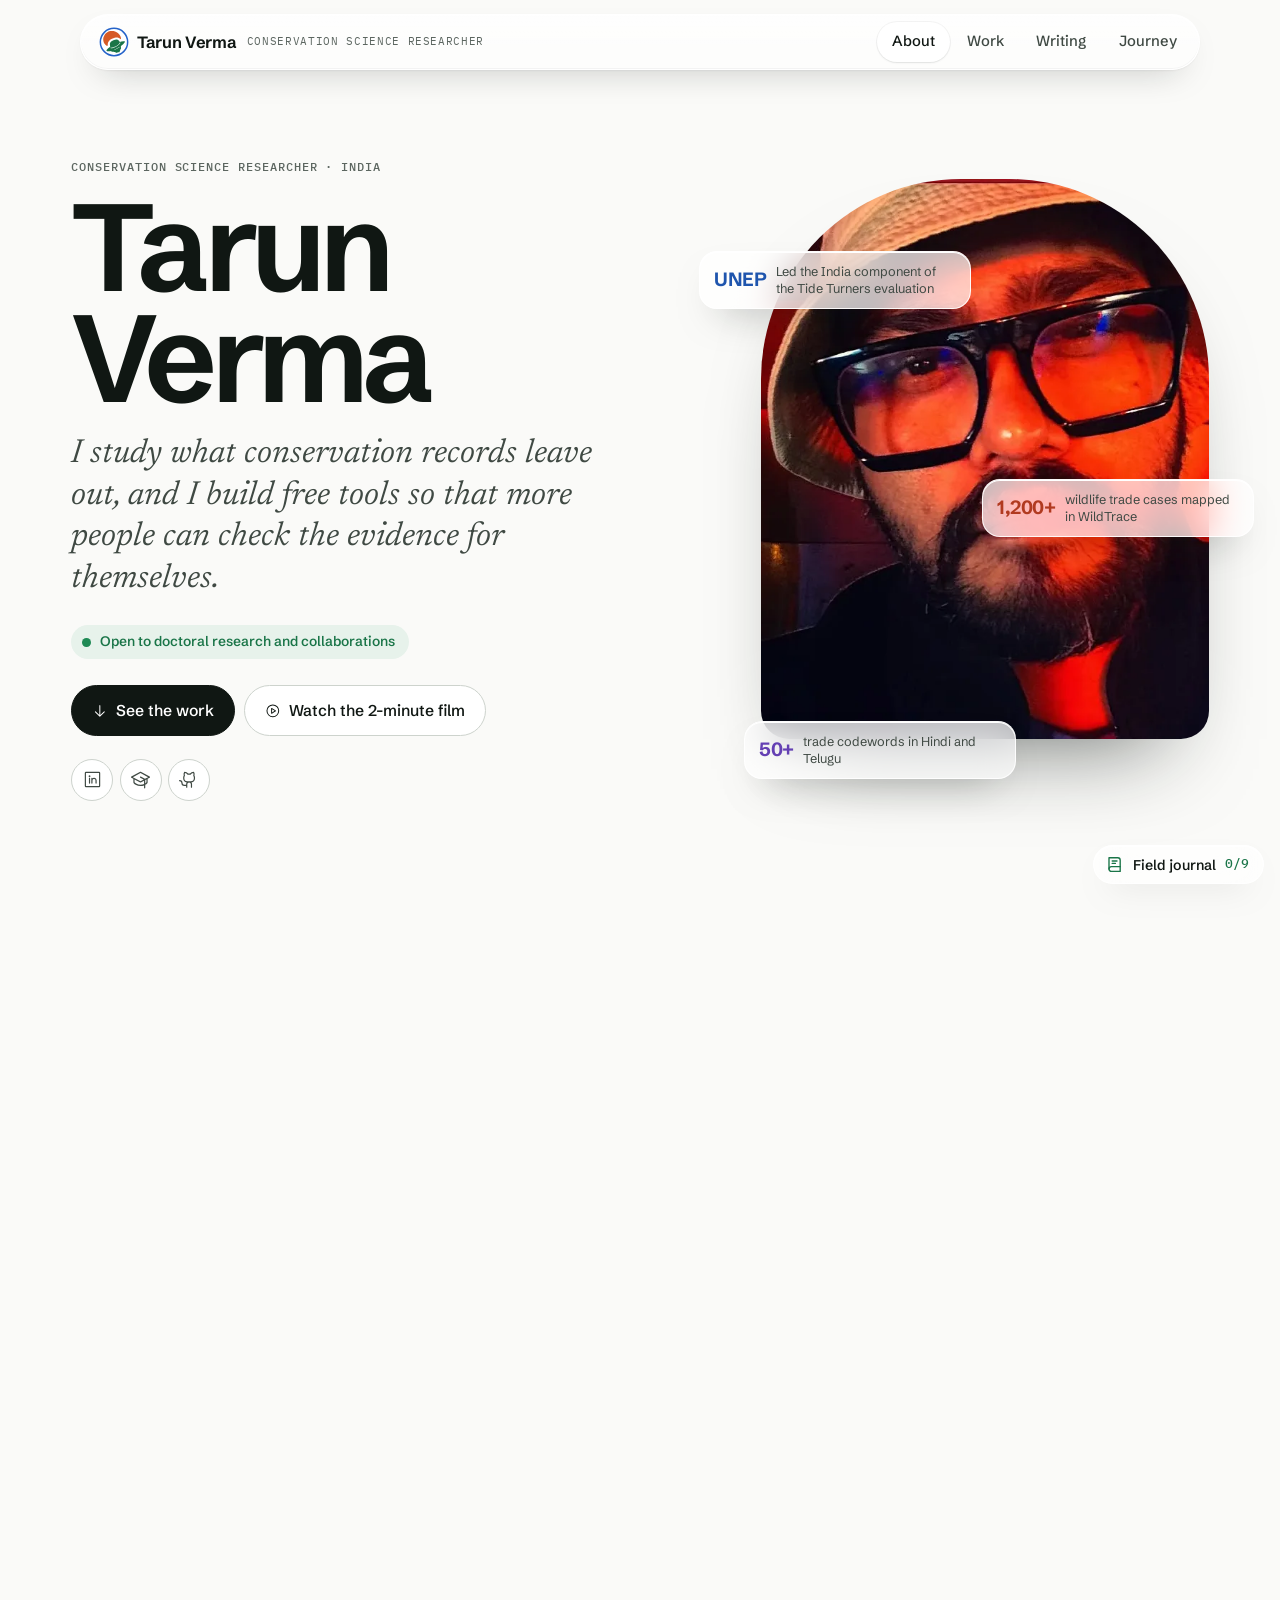
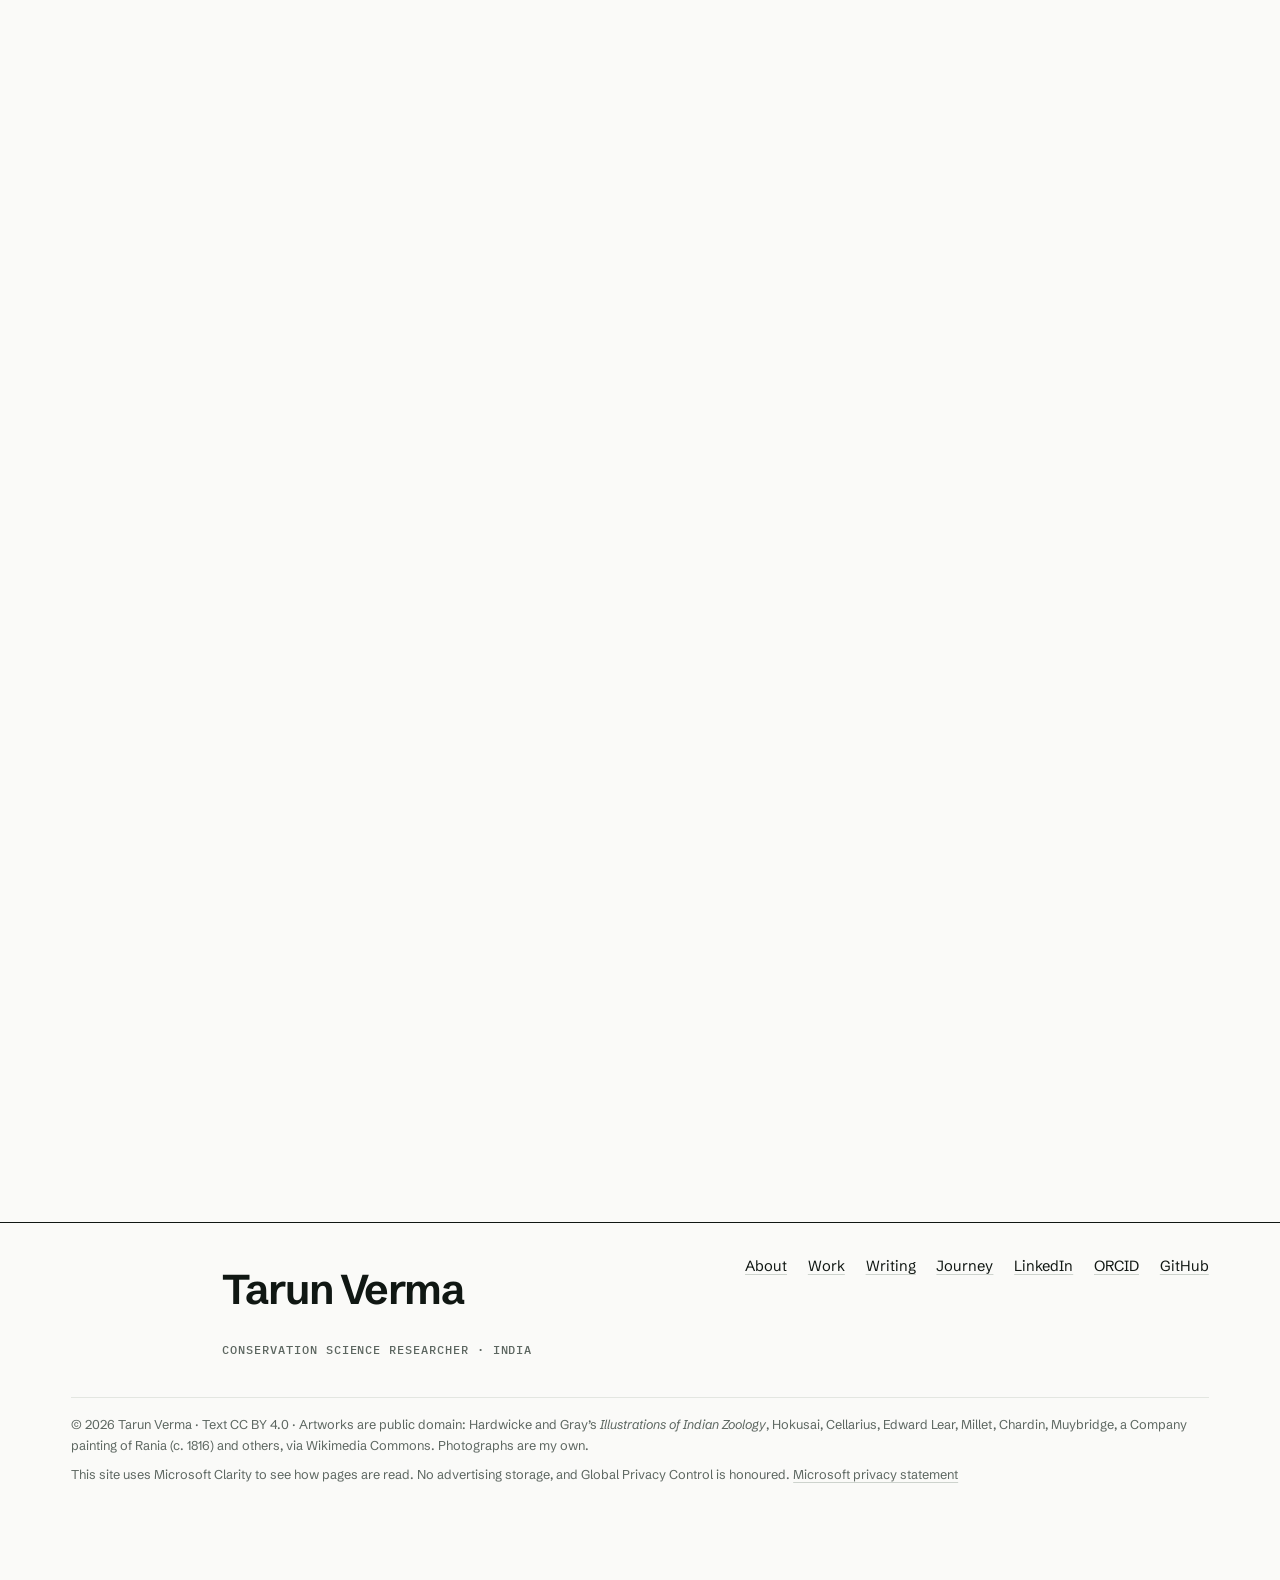
==== index.html @ 10b0000b "Correct the Species on Screen card: 1,056 videos and 573 comments, not 1,633 videos Co-Authored-By: " ====
<!doctype html>
<html lang="en-GB" class="no-js">
<head>
<meta charset="utf-8">
<meta name="viewport" content="width=device-width, initial-scale=1">
<meta http-equiv="Content-Security-Policy" content="default-src 'self'; script-src 'self' https://www.clarity.ms https://*.clarity.ms https://c.bing.com; connect-src 'self' https://*.clarity.ms https://c.bing.com; img-src 'self' data: https://*.clarity.ms https://c.bing.com; style-src 'self'; font-src 'self'; media-src 'self'; object-src 'none'; base-uri 'self'; form-action 'none'; upgrade-insecure-requests">
<meta name="referrer" content="strict-origin-when-cross-origin">
<title>Tarun Verma · Conservation Science Researcher, India</title>
<meta name="description" content="Tarun Verma is a conservation science researcher from India working on illegal wildlife trade, behaviour change and impact evaluation. He led the India evaluation of UNEP’s Tide Turners and builds free tools like WildTrace and Sift QDA.">
<link rel="canonical" href="https://tarunverma.com/">
<meta name="author" content="Tarun Verma">
<meta name="robots" content="index, follow, max-image-preview:large, max-snippet:-1">
<meta name="theme-color" content="#FAFAF8">
<meta property="og:type" content="profile">
<meta property="og:site_name" content="Tarun Verma">
<meta property="og:title" content="Tarun Verma · Conservation Science Researcher">
<meta property="og:description" content="I study what conservation records leave out, and I build free tools so that more people can check the evidence for themselves.">
<meta property="og:url" content="https://tarunverma.com/">
<meta property="og:image" content="https://tarunverma.com/assets/img/og-tarun-verma.png">
<meta property="og:image:width" content="1200">
<meta property="og:image:height" content="630">
<meta property="og:image:alt" content="Tarun Verma, Conservation Science Researcher, India">
<meta property="og:locale" content="en_GB">
<meta name="twitter:card" content="summary_large_image">
<link rel="icon" href="/favicon.svg" type="image/svg+xml">
<link rel="icon" href="/favicon-32.png" sizes="32x32" type="image/png">
<link rel="apple-touch-icon" href="/apple-touch-icon.png">
<link rel="manifest" href="/site.webmanifest">
<link rel="me" href="https://www.linkedin.com/in/tarunverma1/">
<link rel="me" href="https://orcid.org/0009-0009-4130-2455">
<link rel="me" href="https://github.com/tarunv13">
<link rel="preload" href="/assets/fonts/schibsted-grotesk-latin-wght-normal.woff2" as="font" type="font/woff2" crossorigin>
<link rel="stylesheet" href="/assets/css/site.css">
<script type="module" src="/assets/js/site.js"></script>
<script type="application/ld+json">
{
 "@context": "https://schema.org",
 "@graph": [
  {
   "@type": "WebSite",
   "@id": "https://tarunverma.com/#website",
   "url": "https://tarunverma.com/",
   "name": "Tarun Verma",
   "alternateName": "tarunverma.com",
   "inLanguage": "en-GB",
   "publisher": {
    "@id": "https://tarunverma.com/#person"
   }
  },
  {
   "@type": "ProfilePage",
   "@id": "https://tarunverma.com/#profile",
   "url": "https://tarunverma.com/",
   "name": "Tarun Verma, Conservation Science Researcher",
   "isPartOf": {
    "@id": "https://tarunverma.com/#website"
   },
   "mainEntity": {
    "@id": "https://tarunverma.com/#person"
   },
   "dateModified": "2026-09-28"
  },
  {
   "@type": "Person",
   "@id": "https://tarunverma.com/#person",
   "name": "Tarun Verma",
   "alternateName": [
    "Tarun Kumar Verma",
    "Tarun K. Verma"
   ],
   "givenName": "Tarun",
   "additionalName": "Kumar",
   "familyName": "Verma",
   "url": "https://tarunverma.com/",
   "image": "https://tarunverma.com/assets/img/og-tarun-verma.png",
   "jobTitle": "Conservation Science Researcher",
   "description": "Tarun Verma is a conservation science researcher from India. He studies what conservation records leave out: wildlife trade that English-only monitoring misses, whether behaviour-change programmes change what people do, and who never reached the record at all. He led the India evaluation of UNEP's Tide Turners Plastic Challenge with the University of Oxford and ATREE, and builds open tools such as WildTrace and Sift QDA.",
   "disambiguatingDescription": "Indian conservation science researcher (ORCID 0009-0009-4130-2455); creator of WildTrace and Sift QDA.",
   "slogan": "I study what conservation records leave out, and I build free tools so that more people can check the evidence for themselves.",
   "hasOccupation": {
    "@type": "Occupation",
    "name": "Conservation Science Researcher",
    "occupationLocation": {
     "@type": "Country",
     "name": "India"
    },
    "skills": "Impact evaluation, randomised trials, qualitative analysis, QGIS, Python, text classification, wildlife trade monitoring"
   },
   "seeks": {
    "@type": "Demand",
    "name": "Doctoral research positions and collaborations in conservation behaviour, engaging media and digital evidence"
   },
   "homeLocation": {
    "@type": "Country",
    "name": "India"
   },
   "nationality": {
    "@type": "Country",
    "name": "India"
   },
   "knowsLanguage": [
    "en",
    "hi"
   ],
   "knowsAbout": [
    "Conservation science",
    "Illegal wildlife trade",
    "Conservation culturomics",
    "Behaviour change",
    "Impact evaluation",
    "Randomised controlled trials",
    "Gamification",
    "Games for nature",
    "Digital conservation",
    "Qualitative data analysis",
    "GIS",
    "QGIS",
    "Text classification",
    "Python",
    "Protected areas in India",
    "Ranthambhore Tiger Reserve",
    "Traditional ecological knowledge",
    "Wildlife crime",
    "Online wildlife trade monitoring",
    "Social marketing",
    "Environmental education evaluation",
    "Plastic pollution",
    "Open-source research software"
   ],
   "identifier": {
    "@type": "PropertyValue",
    "propertyID": "ORCID",
    "value": "0009-0009-4130-2455"
   },
   "sameAs": [
    "https://www.linkedin.com/in/tarunverma1/",
    "https://orcid.org/0009-0009-4130-2455",
    "https://github.com/tarunv13"
   ],
   "mainEntityOfPage": "https://tarunverma.com/",
   "subjectOf": {
    "@type": "ScholarlyArticle",
    "name": "From knowledge to behaviour change: a mixed-methods evaluation of the Tide Turners Plastic Challenge in India",
    "url": "https://doi.org/10.31235/osf.io/48gbd_v1"
   }
  },
  {
   "@type": "FAQPage",
   "@id": "https://tarunverma.com/#faq",
   "mainEntity": [
    {
     "@type": "Question",
     "name": "Who is Tarun Verma?",
     "acceptedAnswer": {
      "@type": "Answer",
      "text": "Tarun Verma (Tarun Kumar Verma) is a conservation science researcher from India, raised in Udaipur, Rajasthan. He works on illegal wildlife trade, conservation behaviour change and impact evaluation, and builds open-source research tools such as WildTrace and Sift QDA. Before moving into science, he worked with Raghu Rai's photography magazine from 2015 to 2018."
     }
    },
    {
     "@type": "Question",
     "name": "What has Tarun Verma worked on?",
     "acceptedAnswer": {
      "@type": "Answer",
      "text": "He led the India component of the impact evaluation of UNEP's Tide Turners Plastic Challenge at ATREE, with the University of Oxford. At WCS-India he monitored online wildlife trade and built a lexicon of more than 50 trade codewords in Hindi and Telugu. At C-TARA, IIT Bombay, he coded three decades of Kalpavriksh's Protected Area Update into a public, mapped database."
     }
    },
    {
     "@type": "Question",
     "name": "Which methods and tools does Tarun Verma use?",
     "acceptedAnswer": {
      "@type": "Answer",
      "text": "Randomised trials and pre-post surveys, interviews through translators, thematic analysis, QGIS, Python, text classification and open data pipelines. When a tool is expensive or missing, he builds a free one."
     }
    },
    {
     "@type": "Question",
     "name": "Is Tarun Verma open to PhD positions or collaboration?",
     "acceptedAnswer": {
      "@type": "Answer",
      "text": "Yes. He is looking for doctoral research in engaging media, conservation behaviour and digital evidence, and is glad to hear about collaborations. He can be reached on LinkedIn at linkedin.com/in/tarunverma1."
     }
    }
   ]
  }
 ]
}
</script>
</head>
<body data-clarity="ymzozcxazx" data-page="home">
<a class="skip" href="#main">Skip to content</a>
<header class="site-nav">
  <nav class="nav-pill" aria-label="Main">
    <a class="wordmark" href="/" aria-label="Tarun Verma, home"><img class="brand-mark" src="/assets/img/brand/tarun-verma-mark.svg" width="30" height="30" alt=""><b>Tarun Verma</b><span>Conservation Science Researcher</span></a>
    <div class="nav-links"><a href="/" aria-current="page">About</a><a href="/work/">Work</a><a href="/writing/">Writing</a><a href="/journey/">Journey</a></div>
  </nav>
</header>
<main id="main">
<div class="wrap">
  <section class="hero2" aria-labelledby="title">
    <div class="hero2-copy">
      <p class="label">Conservation Science Researcher · India</p>
      <h1 class="name-display" id="title">Tarun Verma</h1>
      <p class="promise">I study what conservation records leave out, and I build free tools so that more people can check the evidence for themselves.</p>
      <p class="avail"><i aria-hidden="true"></i>Open to doctoral research and collaborations</p>
      <div class="hero2-cta">
        <a class="btn primary big" href="#work"><svg class="ico" aria-hidden="true" focusable="false" xmlns="http://www.w3.org/2000/svg" viewBox="0 0 256 256" fill="currentColor"><path d="M205.66,149.66l-72,72a8,8,0,0,1-11.32,0l-72-72a8,8,0,0,1,11.32-11.32L120,196.69V40a8,8,0,0,1,16,0V196.69l58.34-58.35a8,8,0,0,1,11.32,11.32Z"/></svg>
See the work</a>
        <a class="btn big" href="/work/#film"><svg class="ico" aria-hidden="true" focusable="false" xmlns="http://www.w3.org/2000/svg" viewBox="0 0 256 256" fill="currentColor"><path d="M128,24A104,104,0,1,0,232,128,104.11,104.11,0,0,0,128,24Zm0,192a88,88,0,1,1,88-88A88.1,88.1,0,0,1,128,216Zm48.24-94.78-64-40A8,8,0,0,0,100,88v80a8,8,0,0,0,12.24,6.78l64-40a8,8,0,0,0,0-13.56ZM116,153.57V102.43L156.91,128Z"/></svg>Watch the 2-minute film</a>
      </div>
      <ul class="elsewhere" aria-label="Find Tarun Verma elsewhere">
        <li><a href="https://www.linkedin.com/in/tarunverma1/" rel="me noopener" aria-label="LinkedIn"><svg class="ico" aria-hidden="true" focusable="false" xmlns="http://www.w3.org/2000/svg" viewBox="0 0 256 256" fill="currentColor"><path d="M216,24H40A16,16,0,0,0,24,40V216a16,16,0,0,0,16,16H216a16,16,0,0,0,16-16V40A16,16,0,0,0,216,24Zm0,192H40V40H216V216ZM96,112v64a8,8,0,0,1-16,0V112a8,8,0,0,1,16,0Zm88,28v36a8,8,0,0,1-16,0V140a20,20,0,0,0-40,0v36a8,8,0,0,1-16,0V112a8,8,0,0,1,15.79-1.78A36,36,0,0,1,184,140ZM100,84A12,12,0,1,1,88,72,12,12,0,0,1,100,84Z"/></svg></a></li>
        <li><a href="https://orcid.org/0009-0009-4130-2455" rel="me noopener" aria-label="ORCID"><svg class="ico" aria-hidden="true" focusable="false" xmlns="http://www.w3.org/2000/svg" viewBox="0 0 256 256" fill="currentColor"><path d="M251.76,88.94l-120-64a8,8,0,0,0-7.52,0l-120,64a8,8,0,0,0,0,14.12L32,117.87v48.42a15.91,15.91,0,0,0,4.06,10.65C49.16,191.53,78.51,216,128,216a130,130,0,0,0,48-8.76V240a8,8,0,0,0,16,0V199.51a115.63,115.63,0,0,0,27.94-22.57A15.91,15.91,0,0,0,224,166.29V117.87l27.76-14.81a8,8,0,0,0,0-14.12ZM128,200c-43.27,0-68.72-21.14-80-33.71V126.4l76.24,40.66a8,8,0,0,0,7.52,0L176,143.47v46.34C163.4,195.69,147.52,200,128,200Zm80-33.75a97.83,97.83,0,0,1-16,14.25V134.93l16-8.53ZM188,118.94l-.22-.13-56-29.87a8,8,0,0,0-7.52,14.12L171,128l-43,22.93L25,96,128,41.07,231,96Z"/></svg></a></li>
        <li><a href="https://github.com/tarunv13" rel="me noopener" aria-label="GitHub"><svg class="ico" aria-hidden="true" focusable="false" xmlns="http://www.w3.org/2000/svg" viewBox="0 0 256 256" fill="currentColor"><path d="M208.31,75.68A59.78,59.78,0,0,0,202.93,28,8,8,0,0,0,196,24a59.75,59.75,0,0,0-48,24H124A59.75,59.75,0,0,0,76,24a8,8,0,0,0-6.93,4,59.78,59.78,0,0,0-5.38,47.68A58.14,58.14,0,0,0,56,104v8a56.06,56.06,0,0,0,48.44,55.47A39.8,39.8,0,0,0,96,192v8H72a24,24,0,0,1-24-24A40,40,0,0,0,8,136a8,8,0,0,0,0,16,24,24,0,0,1,24,24,40,40,0,0,0,40,40H96v16a8,8,0,0,0,16,0V192a24,24,0,0,1,48,0v40a8,8,0,0,0,16,0V192a39.8,39.8,0,0,0-8.44-24.53A56.06,56.06,0,0,0,216,112v-8A58.14,58.14,0,0,0,208.31,75.68ZM200,112a40,40,0,0,1-40,40H112a40,40,0,0,1-40-40v-8a41.74,41.74,0,0,1,6.9-22.48A8,8,0,0,0,80,73.83a43.81,43.81,0,0,1,.79-33.58,43.88,43.88,0,0,1,32.32,20.06A8,8,0,0,0,119.82,64h32.35a8,8,0,0,0,6.74-3.69,43.87,43.87,0,0,1,32.32-20.06A43.81,43.81,0,0,1,192,73.83a8.09,8.09,0,0,0,1,7.65A41.72,41.72,0,0,1,200,104Z"/></svg></a></li>
      </ul>
    </div>
    <figure class="hero2-visual">
      <div class="hero2-photo"><img src="/assets/img/photos/tarun-verma-conservation-science-researcher-self-portrait-2022.webp" width="780" height="780" alt="Tarun Verma, conservation science researcher, in a bucket hat and glasses" fetchpriority="high"></div>
      <ul class="chips" aria-label="At a glance">
        <li class="chip c-tide"><b>UNEP</b><span>Led the India component of the Tide Turners evaluation</span></li>
        <li class="chip c-wild"><b>1,200+</b><span>wildlife trade cases mapped in WildTrace</span></li>
        <li class="chip c-sift"><b>50+</b><span>trade codewords in Hindi and Telugu</span></li>
      </ul>
    </figure>
  </section>

  <section class="origin reveal" aria-labelledby="origin-h">
    <p class="label">Where it started · Ranthambhore Tiger Reserve</p>
    <h2 class="visually-hidden" id="origin-h">Where the question started</h2>
    <div class="origin-grid">
      <div class="drop" aria-hidden="true">
        <div class="o-bar" data-v="225"><span>2019</span><b>225</b></div>
        <div class="o-bar low" data-v="98"><span>2020</span><b>98</b></div>
      </div>
      <div>
        <p class="origin-big">Recorded offences fell from <b>225</b> to <b>98</b> in a year.</p>
        <p class="origin-turn">My analysis was not that offending had stopped, but that <em>cases were no longer being registered</em> once COVID-19 arrived <span class="spot-slot" data-species="owl"></span>.</p>
        <p class="muted">I had no second record to check it against, and that gap has shaped my work since. I now read every dataset for who made it, in which language, and who had no way to reach it.</p>
      </div>
    </div>
  </section>

  <section class="section reveal" aria-labelledby="foci">
    <div class="sec-head"><p class="label">01 · Research</p><div><h2 class="h2" id="foci">Four blind spots I work on</h2></div></div>
    <ol class="spots4">
      <li class="c-pau"><span class="s4-ico"><svg class="ico" aria-hidden="true" focusable="false" xmlns="http://www.w3.org/2000/svg" viewBox="0 0 256 256" fill="currentColor"><path d="M128,24C74.17,24,32,48.6,32,80v96c0,31.4,42.17,56,96,56s96-24.6,96-56V80C224,48.6,181.83,24,128,24Zm80,104c0,9.62-7.88,19.43-21.61,26.92C170.93,163.35,150.19,168,128,168s-42.93-4.65-58.39-13.08C55.88,147.43,48,137.62,48,128V111.36c17.06,15,46.23,24.64,80,24.64s62.94-9.68,80-24.64ZM69.61,53.08C85.07,44.65,105.81,40,128,40s42.93,4.65,58.39,13.08C200.12,60.57,208,70.38,208,80s-7.88,19.43-21.61,26.92C170.93,115.35,150.19,120,128,120s-42.93-4.65-58.39-13.08C55.88,99.43,48,89.62,48,80S55.88,60.57,69.61,53.08ZM186.39,202.92C170.93,211.35,150.19,216,128,216s-42.93-4.65-58.39-13.08C55.88,195.43,48,185.62,48,176V159.36c17.06,15,46.23,24.64,80,24.64s62.94-9.68,80-24.64V176C208,185.62,200.12,195.43,186.39,202.92Z"/></svg></span><h3>Who kept the record?</h3><p>A fall in reported crime can mean that fewer cases were recorded, so I read the record and the recorder together.</p></li>
      <li class="c-wild"><span class="s4-ico"><svg class="ico" aria-hidden="true" focusable="false" xmlns="http://www.w3.org/2000/svg" viewBox="0 0 256 256" fill="currentColor"><path d="M247.15,212.42l-56-112a8,8,0,0,0-14.31,0l-21.71,43.43A88,88,0,0,1,108,126.93,103.65,103.65,0,0,0,135.69,64H160a8,8,0,0,0,0-16H104V32a8,8,0,0,0-16,0V48H32a8,8,0,0,0,0,16h87.63A87.76,87.76,0,0,1,96,116.35a87.74,87.74,0,0,1-19-31,8,8,0,1,0-15.08,5.34A103.63,103.63,0,0,0,84,127a87.55,87.55,0,0,1-52,17,8,8,0,0,0,0,16,103.46,103.46,0,0,0,64-22.08,104.18,104.18,0,0,0,51.44,21.31l-26.6,53.19a8,8,0,0,0,14.31,7.16L148.94,192h70.11l13.79,27.58A8,8,0,0,0,240,224a8,8,0,0,0,7.15-11.58ZM156.94,176,184,121.89,211.05,176Z"/></svg></span><h3>Which language was it in?</h3><p>At WCS-India, a species that appeared absent in English was openly advertised in Hindi <span class="spot-slot" data-species="pangolin"></span>.</p></li>
      <li class="c-tide"><span class="s4-ico"><svg class="ico" aria-hidden="true" focusable="false" xmlns="http://www.w3.org/2000/svg" viewBox="0 0 256 256" fill="currentColor"><path d="M244.8,150.4a8,8,0,0,1-11.2-1.6A51.6,51.6,0,0,0,192,128a8,8,0,0,1-7.37-4.89,8,8,0,0,1,0-6.22A8,8,0,0,1,192,112a24,24,0,1,0-23.24-30,8,8,0,1,1-15.5-4A40,40,0,1,1,219,117.51a67.94,67.94,0,0,1,27.43,21.68A8,8,0,0,1,244.8,150.4ZM190.92,212a8,8,0,1,1-13.84,8,57,57,0,0,0-98.16,0,8,8,0,1,1-13.84-8,72.06,72.06,0,0,1,33.74-29.92,48,48,0,1,1,58.36,0A72.06,72.06,0,0,1,190.92,212ZM128,176a32,32,0,1,0-32-32A32,32,0,0,0,128,176ZM72,120a8,8,0,0,0-8-8A24,24,0,1,1,87.24,82a8,8,0,1,0,15.5-4A40,40,0,1,0,37,117.51,67.94,67.94,0,0,0,9.6,139.19a8,8,0,1,0,12.8,9.61A51.6,51.6,0,0,1,64,128,8,8,0,0,0,72,120Z"/></svg></span><h3>Did people actually change?</h3><p>I use trials and interviews to check whether a programme changed what people do, and not only what they say.</p></li>
      <li class="c-media"><span class="s4-ico"><svg class="ico" aria-hidden="true" focusable="false" xmlns="http://www.w3.org/2000/svg" viewBox="0 0 256 256" fill="currentColor"><path d="M176,112H152a8,8,0,0,1,0-16h24a8,8,0,0,1,0,16ZM104,96H96V88a8,8,0,0,0-16,0v8H72a8,8,0,0,0,0,16h8v8a8,8,0,0,0,16,0v-8h8a8,8,0,0,0,0-16ZM241.48,200.65a36,36,0,0,1-54.94,4.81c-.12-.12-.24-.24-.35-.37L146.48,160h-37L69.81,205.09l-.35.37A36.08,36.08,0,0,1,44,216,36,36,0,0,1,8.56,173.75a.68.68,0,0,1,0-.14L24.93,89.52A59.88,59.88,0,0,1,83.89,40H172a60.08,60.08,0,0,1,59,49.25c0,.06,0,.12,0,.18l16.37,84.17a.68.68,0,0,1,0,.14A35.74,35.74,0,0,1,241.48,200.65ZM172,144a44,44,0,0,0,0-88H83.89A43.9,43.9,0,0,0,40.68,92.37l0,.13L24.3,176.59A20,20,0,0,0,58,194.3l41.92-47.59a8,8,0,0,1,6-2.71Zm59.7,32.59-8.74-45A60,60,0,0,1,172,160h-4.2L198,194.31a20.09,20.09,0,0,0,17.46,5.39,20,20,0,0,0,16.23-23.11Z"/></svg></span><h3>Who got to play?</h3><p>Badges, points and nature films ask people to care. I study what they change, and who gets left out.</p></li>
    </ol>
  </section>

  <section class="section reveal" id="work" aria-labelledby="built">
    <div class="sec-head rail-head"><p class="label">02 · Selected work</p><div><h2 class="h2" id="built">Selected projects</h2><p>Six projects, from a UNEP evaluation to free research software. Swipe or use the arrows to move through them, and each card opens the full account on the <a href="/work/">Work page</a>.</p></div></div>
    <div class="rail" data-rail aria-roledescription="carousel" aria-label="Selected projects by Tarun Verma">
      <div class="rail-track" tabindex="0">
        <article class="card c-tide" aria-roledescription="slide" aria-label="1 of 6">
          <a class="card-link" href="/work/#tide-turners">
            <div class="card-img"><img src="/assets/img/photos/tide-turners-fieldwork-school-india.webp" width="1280" height="960" loading="lazy" alt="Students in school uniform sitting in a circle during fieldwork for the Tide Turners evaluation"><img class="card-emb" src="/assets/img/art/emblem-tide-turners.webp" width="720" height="720" loading="lazy" alt=""></div>
            <div class="card-body">
              <p class="card-kind">Impact evaluation · 2024–25</p>
              <h3>UNEP Tide Turners</h3>
              <p>Can a plastic challenge that plays like a game change what students do?</p>
              <p class="card-stat"><b>55%</b> ahead of non-participants on household recycling</p>
              <span class="card-go">Read the evaluation <svg class="ico" aria-hidden="true" focusable="false" xmlns="http://www.w3.org/2000/svg" viewBox="0 0 256 256" fill="currentColor"><path d="M221.66,133.66l-72,72a8,8,0,0,1-11.32-11.32L196.69,136H40a8,8,0,0,1,0-16H196.69L138.34,61.66a8,8,0,0,1,11.32-11.32l72,72A8,8,0,0,1,221.66,133.66Z"/></svg>
</span>
            </div>
          </a>
        </article>
        <article class="card c-wild" aria-roledescription="slide" aria-label="2 of 6">
          <a class="card-link" href="/work/#wildtrace">
            <div class="card-img"><img src="/assets/img/work/wildtrace-illegal-wildlife-trade-atlas-globe.webp" width="1400" height="875" loading="lazy" alt="The WildTrace atlas: a globe with clusters of wildlife seizure cases"><img class="card-emb" src="/assets/img/art/emblem-wildtrace.webp" width="720" height="720" loading="lazy" alt=""></div>
            <div class="card-body">
              <p class="card-kind">Open atlas · 2026</p>
              <h3>WildTrace</h3>
              <p>An open atlas of illegal wildlife trade, every case graded by its evidence.</p>
              <p class="card-stat"><b>1,200+</b> graded cases, updated daily</p>
              <span class="card-go">Explore the project <svg class="ico" aria-hidden="true" focusable="false" xmlns="http://www.w3.org/2000/svg" viewBox="0 0 256 256" fill="currentColor"><path d="M221.66,133.66l-72,72a8,8,0,0,1-11.32-11.32L196.69,136H40a8,8,0,0,1,0-16H196.69L138.34,61.66a8,8,0,0,1,11.32-11.32l72,72A8,8,0,0,1,221.66,133.66Z"/></svg>
</span>
            </div>
          </a>
        </article>
        <article class="card c-pau" aria-roledescription="slide" aria-label="3 of 6">
          <a class="card-link" href="/work/#protected-area-update">
            <div class="card-img"><img src="/assets/img/work/protected-area-update-explore-map-all-india.webp" width="1400" height="875" loading="lazy" alt="Map of India with conservation news stories clustered where they happened"><img class="card-emb" src="/assets/img/art/emblem-protected-area-update.webp" width="720" height="720" loading="lazy" alt=""></div>
            <div class="card-body">
              <p class="card-kind">Archive and map · 2022–24</p>
              <h3>Protected Area Update</h3>
              <p>Thirty years of Kalpavriksh’s conservation news, searchable and mapped.</p>
              <p class="card-stat"><b>6,000+</b> reports, 1,000+ coded by me</p>
              <span class="card-go">See how it was built <svg class="ico" aria-hidden="true" focusable="false" xmlns="http://www.w3.org/2000/svg" viewBox="0 0 256 256" fill="currentColor"><path d="M221.66,133.66l-72,72a8,8,0,0,1-11.32-11.32L196.69,136H40a8,8,0,0,1,0-16H196.69L138.34,61.66a8,8,0,0,1,11.32-11.32l72,72A8,8,0,0,1,221.66,133.66Z"/></svg>
</span>
            </div>
          </a>
        </article>
        <article class="card c-sift" aria-roledescription="slide" aria-label="4 of 6">
          <a class="card-link" href="/work/#sift-qda">
            <div class="card-img"><img src="/assets/img/work/sift-qda-free-nvivo-alternative-interface.webp" width="1400" height="788" loading="lazy" alt="Sift QDA: an interview with passages highlighted in theme colours"><img class="card-emb" src="/assets/img/art/emblem-sift-qda.webp" width="720" height="720" loading="lazy" alt=""></div>
            <div class="card-body">
              <p class="card-kind">Free software · 2026</p>
              <h3>Sift QDA</h3>
              <p>A free alternative to NVivo. Your interviews never leave your computer.</p>
              <p class="card-stat"><b>₹0</b> licence, works offline</p>
              <span class="card-go">Meet Sift <svg class="ico" aria-hidden="true" focusable="false" xmlns="http://www.w3.org/2000/svg" viewBox="0 0 256 256" fill="currentColor"><path d="M221.66,133.66l-72,72a8,8,0,0,1-11.32-11.32L196.69,136H40a8,8,0,0,1,0-16H196.69L138.34,61.66a8,8,0,0,1,11.32-11.32l72,72A8,8,0,0,1,221.66,133.66Z"/></svg>
</span>
            </div>
          </a>
        </article>
        <article class="card c-media" aria-roledescription="slide" aria-label="5 of 6">
          <a class="card-link" href="/work/#species-on-screen">
            <div class="card-img"><img src="/assets/img/work/species-on-screen-eco-cinema-observatory-sundarbans.webp" width="1400" height="875" loading="lazy" alt="Species on Screen, an observatory of how species appear in digital media"><img class="card-emb" src="/assets/img/art/emblem-species-on-screen.webp" width="720" height="720" loading="lazy" alt=""></div>
            <div class="card-body">
              <p class="card-kind">Media observatory · ongoing</p>
              <h3>Species on Screen</h3>
              <p>Does the attention nature media earns turn into care, or into demand?</p>
              <p class="card-stat"><b>1,056</b> YouTube videos and 573 comments on beavers, first case study</p>
              <span class="card-go">Visit the observatory <svg class="ico" aria-hidden="true" focusable="false" xmlns="http://www.w3.org/2000/svg" viewBox="0 0 256 256" fill="currentColor"><path d="M221.66,133.66l-72,72a8,8,0,0,1-11.32-11.32L196.69,136H40a8,8,0,0,1,0-16H196.69L138.34,61.66a8,8,0,0,1,11.32-11.32l72,72A8,8,0,0,1,221.66,133.66Z"/></svg>
</span>
            </div>
          </a>
        </article>
        <article class="card c-kosma" aria-roledescription="slide" aria-label="6 of 6">
          <a class="card-link" href="/work/#kosma">
            <div class="card-img"><img src="/assets/img/work/kosma-evidence-gated-astrology-engine-interface.webp" width="1400" height="875" loading="lazy" alt="Kosma: a living chart that admits what it cannot see"><img class="card-emb" src="/assets/img/art/emblem-kosma.webp" width="720" height="720" loading="lazy" alt=""></div>
            <div class="card-body">
              <p class="card-kind">Evidence-gated AI · 2026</p>
              <h3>Kosma</h3>
              <p>What would it take for an AI to admit what it does not know?</p>
              <p class="card-stat"><b>2</b> independent factors must agree, or it withholds</p>
              <span class="card-go">See how it works <svg class="ico" aria-hidden="true" focusable="false" xmlns="http://www.w3.org/2000/svg" viewBox="0 0 256 256" fill="currentColor"><path d="M221.66,133.66l-72,72a8,8,0,0,1-11.32-11.32L196.69,136H40a8,8,0,0,1,0-16H196.69L138.34,61.66a8,8,0,0,1,11.32-11.32l72,72A8,8,0,0,1,221.66,133.66Z"/></svg>
</span>
            </div>
          </a>
        </article>
      </div>
      <div class="rail-ctrl">
        <button class="rail-btn prev" type="button" aria-label="Previous project"><svg class="ico" aria-hidden="true" focusable="false" xmlns="http://www.w3.org/2000/svg" viewBox="0 0 256 256" fill="currentColor"><path d="M224,128a8,8,0,0,1-8,8H59.31l58.35,58.34a8,8,0,0,1-11.32,11.32l-72-72a8,8,0,0,1,0-11.32l72-72a8,8,0,0,1,11.32,11.32L59.31,120H216A8,8,0,0,1,224,128Z"/></svg>
</button>
        <p class="rail-count" aria-live="polite"><b>01</b> / 06</p>
        <div class="rail-bar" aria-hidden="true"><i></i></div>
        <button class="rail-btn next" type="button" aria-label="Next project"><svg class="ico" aria-hidden="true" focusable="false" xmlns="http://www.w3.org/2000/svg" viewBox="0 0 256 256" fill="currentColor"><path d="M221.66,133.66l-72,72a8,8,0,0,1-11.32-11.32L196.69,136H40a8,8,0,0,1,0-16H196.69L138.34,61.66a8,8,0,0,1,11.32-11.32l72,72A8,8,0,0,1,221.66,133.66Z"/></svg>
</button>
      </div>
    </div>
  </section>

  <section class="section reveal" aria-labelledby="new">
    <div class="sec-head"><p class="label">03 · Latest</p><div><h2 class="h2" id="new">What’s new</h2></div></div>
    <ul class="news2">
      <li class="c-wild"><a href="https://tarunv13.github.io/wildtrace/"><time datetime="2026-09-23">Sept 2026</time><span class="tag"><svg class="ico" aria-hidden="true" focusable="false" xmlns="http://www.w3.org/2000/svg" viewBox="0 0 256 256" fill="currentColor"><path d="M69.12,94.15,28.5,128l40.62,33.85a8,8,0,1,1-10.24,12.29l-48-40a8,8,0,0,1,0-12.29l48-40a8,8,0,0,1,10.24,12.3Zm176,27.7-48-40a8,8,0,1,0-10.24,12.3L227.5,128l-40.62,33.85a8,8,0,1,0,10.24,12.29l48-40a8,8,0,0,0,0-12.29ZM162.73,32.48a8,8,0,0,0-10.25,4.79l-64,176a8,8,0,0,0,4.79,10.26A8.14,8.14,0,0,0,96,224a8,8,0,0,0,7.52-5.27l64-176A8,8,0,0,0,162.73,32.48Z"/></svg>Release</span><b>WildTrace v1.6</b><span>now traces trade flows from CITES records</span><svg class="ico" aria-hidden="true" focusable="false" xmlns="http://www.w3.org/2000/svg" viewBox="0 0 256 256" fill="currentColor"><path d="M200,64V168a8,8,0,0,1-16,0V83.31L69.66,197.66a8,8,0,0,1-11.32-11.32L172.69,72H88a8,8,0,0,1,0-16H192A8,8,0,0,1,200,64Z"/></svg></a></li>
      <li class="c-sift"><a href="https://github.com/tarunv13/sift-qda/releases/latest"><time datetime="2026-09-17">Sept 2026</time><span class="tag"><svg class="ico" aria-hidden="true" focusable="false" xmlns="http://www.w3.org/2000/svg" viewBox="0 0 256 256" fill="currentColor"><path d="M69.12,94.15,28.5,128l40.62,33.85a8,8,0,1,1-10.24,12.29l-48-40a8,8,0,0,1,0-12.29l48-40a8,8,0,0,1,10.24,12.3Zm176,27.7-48-40a8,8,0,1,0-10.24,12.3L227.5,128l-40.62,33.85a8,8,0,1,0,10.24,12.29l48-40a8,8,0,0,0,0-12.29ZM162.73,32.48a8,8,0,0,0-10.25,4.79l-64,176a8,8,0,0,0,4.79,10.26A8.14,8.14,0,0,0,96,224a8,8,0,0,0,7.52-5.27l64-176A8,8,0,0,0,162.73,32.48Z"/></svg>Release</span><b>Sift QDA v0.2.2</b><span>free qualitative analysis for Windows</span><svg class="ico" aria-hidden="true" focusable="false" xmlns="http://www.w3.org/2000/svg" viewBox="0 0 256 256" fill="currentColor"><path d="M200,64V168a8,8,0,0,1-16,0V83.31L69.66,197.66a8,8,0,0,1-11.32-11.32L172.69,72H88a8,8,0,0,1,0-16H192A8,8,0,0,1,200,64Z"/></svg></a></li>
      <li class="c-tide"><a href="https://doi.org/10.31235/osf.io/48gbd_v1"><time datetime="2026-08-24">Aug 2026</time><span class="tag"><svg class="ico" aria-hidden="true" focusable="false" xmlns="http://www.w3.org/2000/svg" viewBox="0 0 256 256" fill="currentColor"><path d="M213.66,82.34l-56-56A8,8,0,0,0,152,24H56A16,16,0,0,0,40,40V216a16,16,0,0,0,16,16H200a16,16,0,0,0,16-16V88A8,8,0,0,0,213.66,82.34ZM160,51.31,188.69,80H160ZM200,216H56V40h88V88a8,8,0,0,0,8,8h48V216Zm-32-80a8,8,0,0,1-8,8H96a8,8,0,0,1,0-16h64A8,8,0,0,1,168,136Zm0,32a8,8,0,0,1-8,8H96a8,8,0,0,1,0-16h64A8,8,0,0,1,168,168Z"/></svg>Preprint</span><b>From knowledge to behaviour change</b><span>the Tide Turners evaluation, first-authored</span><svg class="ico" aria-hidden="true" focusable="false" xmlns="http://www.w3.org/2000/svg" viewBox="0 0 256 256" fill="currentColor"><path d="M200,64V168a8,8,0,0,1-16,0V83.31L69.66,197.66a8,8,0,0,1-11.32-11.32L172.69,72H88a8,8,0,0,1,0-16H192A8,8,0,0,1,200,64Z"/></svg></a></li>
      <li class="c-kosma"><a href="/writing/#recognition"><time datetime="2025-09">Sept 2025</time><span class="tag"><svg class="ico" aria-hidden="true" focusable="false" xmlns="http://www.w3.org/2000/svg" viewBox="0 0 256 256" fill="currentColor"><path d="M128,136a8,8,0,0,1-8,8H72a8,8,0,0,1,0-16h48A8,8,0,0,1,128,136Zm-8-40H72a8,8,0,0,0,0,16h48a8,8,0,0,0,0-16Zm112,65.47V224A8,8,0,0,1,220,231l-24-13.74L172,231A8,8,0,0,1,160,224V200H40a16,16,0,0,1-16-16V56A16,16,0,0,1,40,40H216a16,16,0,0,1,16,16V86.53a51.88,51.88,0,0,1,0,74.94ZM160,184V161.47A52,52,0,0,1,216,76V56H40V184Zm56-12a51.88,51.88,0,0,1-40,0v38.22l16-9.16a8,8,0,0,1,7.94,0l16,9.16Zm16-48a36,36,0,1,0-36,36A36,36,0,0,0,232,124Z"/></svg>Award</span><b>Sponsored delegate, CHANGE 2025</b><span>Social Marketing @ Griffith, Brisbane</span><svg class="ico" aria-hidden="true" focusable="false" xmlns="http://www.w3.org/2000/svg" viewBox="0 0 256 256" fill="currentColor"><path d="M221.66,133.66l-72,72a8,8,0,0,1-11.32-11.32L196.69,136H40a8,8,0,0,1,0-16H196.69L138.34,61.66a8,8,0,0,1,11.32-11.32l72,72A8,8,0,0,1,221.66,133.66Z"/></svg>
</a></li>
    </ul>
  </section>

  <section class="section reveal" aria-labelledby="words">
    <div class="sec-head"><p class="label">04 · Kind words</p><div><h2 class="h2 visually-hidden" id="words">Kind words</h2>
      <div class="pull-wrap">
      <figure class="pull-photo"><img src="/assets/img/photos/raghu-rai-portrait-by-tarun-verma-2017.webp" width="1080" height="745" loading="lazy" alt="Black-and-white portrait of the photographer Raghu Rai in a checked shawl, gesturing as he speaks"><figcaption>Raghu Rai, photographed by me, 2017.</figcaption></figure>
      <figure class="pull">
        <blockquote><p>Tarun combines the eye of a practitioner with the rigorous curiosity of an academic.</p></blockquote>
        <figcaption><b><a href="https://www.magnumphotos.com/photographer/raghu-rai/">Raghu Rai</a></b>, photojournalist, Magnum Photos</figcaption>
      </figure>
      </div>
      <div class="quotes">
        <figure class="quote">
          <blockquote><p>He was relentless in his pursuit of learning more about wildlife and the issues they face.</p></blockquote>
          <figcaption><b>Dr Sapna Bhargava</b>, Department of Wildlife Science, University of Kota</figcaption>
        </figure>
        <figure class="quote">
          <blockquote><p>Tarun has consistently demonstrated himself to be a community-driven and technically sound individual.</p></blockquote>
          <figcaption><b>Dr Shivali Kharoliwal</b>, University of Kota</figcaption>
        </figure>
      </div>
    </div></div>
  </section>

  <section class="why-band reveal" aria-label="Why this work">
    <p class="why-quote">During the Tide Turners fieldwork in Barmer, a teacher climbed a tree in her school yard to find enough phone signal to register her students.</p>
    <p class="why-after">I want the records we build for nature to count her too.</p>
  </section>

  <section class="section reveal" aria-labelledby="faq">
    <div class="sec-head"><p class="label">05 · Quick answers</p><div><h2 class="h2" id="faq">About Tarun Verma</h2></div></div>
    <div class="faq">
      <details open>
        <summary>Who is Tarun Verma?</summary>
        <p>Tarun Verma (Tarun Kumar Verma) is a conservation science researcher from India, raised in Udaipur, Rajasthan <span class="spot-slot" data-species="bustard"></span>. He works on illegal wildlife trade, conservation behaviour change and impact evaluation, and builds open-source research tools such as WildTrace and Sift QDA. Before moving into science, he worked with Raghu Rai’s photography magazine from 2015 to 2018, where he learned to read an image for its framing, its timing and what it leaves out.</p>
      </details>
      <details>
        <summary>What has he worked on?</summary>
        <p>He led the India component of the impact evaluation of UNEP’s Tide Turners Plastic Challenge at ATREE, with the University of Oxford. At WCS-India he monitored online wildlife trade and built a lexicon of more than 50 trade codewords in Hindi and Telugu. At C-TARA, IIT Bombay, he coded three decades of Kalpavriksh’s Protected Area Update into a public, mapped database.</p>
      </details>
      <details>
        <summary>Which methods and tools does he use?</summary>
        <p>Randomised trials and pre-post surveys, interviews through translators, thematic analysis, QGIS, Python, text classification and open data pipelines. When a tool is expensive or missing, he builds a free one.</p>
      </details>
      <details>
        <summary>Is he open to PhD positions or collaboration?</summary>
        <p>Yes. He is looking for doctoral research in engaging media, conservation behaviour and digital evidence, and is glad to hear about collaborations. <a href="https://www.linkedin.com/in/tarunverma1/" rel="me noopener">Message him on LinkedIn</a>.</p>
      </details>
    </div>
  </section>

  <section class="section reveal" aria-labelledby="clock">
    <div class="sec-head"><p class="label">06 · Outside work</p><div><h2 class="h2" id="clock">On a bicycle, at a window, behind a camera</h2><p><a class="btn" href="/journey/"><svg class="ico" aria-hidden="true" focusable="false" xmlns="http://www.w3.org/2000/svg" viewBox="0 0 256 256" fill="currentColor"><path d="M228.92,49.69a8,8,0,0,0-6.86-1.45L160.93,63.52,99.58,32.84a8,8,0,0,0-5.52-.6l-64,16A8,8,0,0,0,24,56V200a8,8,0,0,0,9.94,7.76l61.13-15.28,61.35,30.68A8.15,8.15,0,0,0,160,224a8,8,0,0,0,1.94-.24l64-16A8,8,0,0,0,232,200V56A8,8,0,0,0,228.92,49.69ZM104,52.94l48,24V203.06l-48-24ZM40,62.25l48-12v127.5l-48,12Zm176,131.5-48,12V78.25l48-12Z"/></svg>Follow the journey</a> <a class="btn" href="/journey/#photographs"><svg class="ico" aria-hidden="true" focusable="false" xmlns="http://www.w3.org/2000/svg" viewBox="0 0 256 256" fill="currentColor"><path d="M208,56H180.28L166.65,35.56A8,8,0,0,0,160,32H96a8,8,0,0,0-6.65,3.56L75.71,56H48A24,24,0,0,0,24,80V192a24,24,0,0,0,24,24H208a24,24,0,0,0,24-24V80A24,24,0,0,0,208,56Zm8,136a8,8,0,0,1-8,8H48a8,8,0,0,1-8-8V80a8,8,0,0,1,8-8H80a8,8,0,0,0,6.66-3.56L100.28,48h55.43l13.63,20.44A8,8,0,0,0,176,72h32a8,8,0,0,1,8,8ZM128,88a44,44,0,1,0,44,44A44.05,44.05,0,0,0,128,88Zm0,72a28,28,0,1,1,28-28A28,28,0,0,1,128,160Z"/></svg>See the photographs</a></p></div></div>
    <div class="photo-strip">
      <a href="/journey/#photographs"><img src="/assets/img/photos/self-in-shadow-2023.webp" width="1440" height="1453" loading="lazy" alt="My shadow cast in orange light across a mesh wall in a dark corridor, 2023"></a>
      <a href="/journey/#photographs"><img src="/assets/img/photos/the-pilgrim-pagoda-mumbai-2016.webp" width="1080" height="1080" loading="lazy" alt="Silhouettes of pilgrims leaving the golden pagoda in Mumbai after sunset, 2016"></a>
      <a href="/journey/#photographs"><img src="/assets/img/photos/mysterious-man-2014.webp" width="640" height="640" loading="lazy" alt="Black-and-white portrait of an old man with a white beard wrapped in a shawl, 2014"></a>
      <a href="/journey/#photographs"><img src="/assets/img/photos/the-fusion-2018.webp" width="1080" height="1350" loading="lazy" alt="Evening light raking across a mountain meadow and stream below a pine forest, 2018"></a>
    </div>
  </section>
</div>

</main>
<footer class="site-footer">
  <div class="wrap">
    <div class="foot-brand">
      <img class="foot-emblem" src="/assets/img/brand/tarun-verma-emblem.svg" width="817" height="731" loading="lazy" alt="Emblem of Tarun Verma: a researcher in a bucket hat with binoculars and a camera, among a tiger, a deer, birds, a village, a river and fish, under an orange sun">
      <p class="foot-name">Tarun Verma</p>
      <p class="foot-role label">Conservation Science Researcher · India</p>
    </div>
    <nav class="foot-nav" aria-label="Footer">
      <a href="/">About</a><a href="/work/">Work</a><a href="/writing/">Writing</a><a href="/journey/">Journey</a>
      <a href="https://www.linkedin.com/in/tarunverma1/" rel="me noopener">LinkedIn</a><a href="https://orcid.org/0009-0009-4130-2455" rel="me noopener">ORCID</a><a href="https://github.com/tarunv13" rel="me noopener">GitHub</a>
    </nav>
    <div class="foot-note">
      <span>© 2026 Tarun Verma · Text CC BY 4.0 · Artworks are public domain: Hardwicke and Gray’s <i>Illustrations of Indian Zoology</i>, Hokusai, Cellarius, Edward Lear, Millet, Chardin, Muybridge, a Company painting of Rania (c. 1816) and others, via Wikimedia Commons. Photographs are my own.</span>
      <span>This site uses Microsoft Clarity to see how pages are read. No advertising storage, and Global Privacy Control is honoured. <a href="https://www.microsoft.com/privacy/privacystatement" rel="noopener">Microsoft privacy statement</a></span>
    </div>
  </div>
</footer>
</body>
</html>
---- assets/css/site.css ----
/* tarunverma.com · "The field record"
   One stylesheet, no build step. Light only, by design.
   Chapter colours are validated for colour-vision deficiency (dataviz validator, 6/6 pass on #FAFAF8)
   and never carry meaning alone: every coloured mark sits beside a text label. */

@font-face { font-family: "Schibsted Grotesk"; src: url("/assets/fonts/schibsted-grotesk-latin-wght-normal.woff2") format("woff2"); font-weight: 400 900; font-style: normal; font-display: swap; }
@font-face { font-family: "Schibsted Grotesk"; src: url("/assets/fonts/schibsted-grotesk-latin-wght-italic.woff2") format("woff2"); font-weight: 400 900; font-style: italic; font-display: swap; }
@font-face { font-family: "Newsreader"; src: url("/assets/fonts/newsreader-latin-wght-italic.woff2") format("woff2"); font-weight: 200 800; font-style: italic; font-display: swap; }
@font-face { font-family: "IBM Plex Mono"; src: url("/assets/fonts/ibm-plex-mono-latin-400-normal.woff2") format("woff2"); font-weight: 400; font-display: swap; }
@font-face { font-family: "IBM Plex Mono"; src: url("/assets/fonts/ibm-plex-mono-latin-500-normal.woff2") format("woff2"); font-weight: 500; font-display: swap; }

@keyframes rough-notation-dash { to { stroke-dashoffset: 0; } }

:root {
  color-scheme: light;
  --bg: #FAFAF8;
  --paper: #FFFFFF;
  --ink: #101713;
  --ink-2: #3F4943;
  --ink-3: #5C6660;
  --rule: #E3E6E1;
  --rule-2: #CDD3CD;
  --brand: #1A7548;          /* forest, text-safe */
  --brand-bright: #1F8A55;
  --brand-wash: #E7F2EB;

  /* chapter colours: bright for marks, -ink for text */
  --c-tide: #2563C9;   --c-tide-ink: #1F55AD;
  --c-wild: #D2462A;   --c-wild-ink: #B13A20;
  --c-pau: #1F8A55;    --c-pau-ink: #1A7548;
  --c-sift: #7248C9;   --c-sift-ink: #6440B3;
  --c-kosma: #B7791F;  --c-kosma-ink: #8C5C14;
  --c-media: #00969C;  --c-media-ink: #00747A;

  --sans: "Schibsted Grotesk", "Helvetica Neue", Arial, system-ui, sans-serif;
  --serif: "Newsreader", "Iowan Old Style", Georgia, serif;
  --mono: "IBM Plex Mono", ui-monospace, "Cascadia Mono", Consolas, monospace;

  --wrap: 1240px;
  --gutter: clamp(20px, 4vw, 56px);
  --ease: cubic-bezier(.16, 1, .3, 1);
  --ease-in: cubic-bezier(.4, 0, 1, 1);

  /* legacy names used by the film page */
  --display: var(--sans); --body: var(--sans); --hand: var(--mono);
  --forest: var(--brand-bright); --forest-ink: var(--brand);
  --saffron: var(--c-kosma); --saffron-ink: var(--c-kosma-ink);
  --mint: var(--brand-wash); --paper-2: #F1F3EF;
  --shadow: 0 1px 2px rgba(16,23,19,.06), 0 12px 32px -18px rgba(16,23,19,.28);
}

/* chapter classes set --c for any component */
.c-tide  { --c: var(--c-tide);  --c-ink: var(--c-tide-ink); }
.c-wild  { --c: var(--c-wild);  --c-ink: var(--c-wild-ink); }
.c-pau   { --c: var(--c-pau);   --c-ink: var(--c-pau-ink); }
.c-sift  { --c: var(--c-sift);  --c-ink: var(--c-sift-ink); }
.c-kosma { --c: var(--c-kosma); --c-ink: var(--c-kosma-ink); }
.c-media { --c: var(--c-media); --c-ink: var(--c-media-ink); }

*, *::before, *::after { box-sizing: border-box; }
html { -webkit-text-size-adjust: 100%; scroll-behavior: smooth; }
@media (prefers-reduced-motion: reduce) { html { scroll-behavior: auto; } *, *::before, *::after { animation-duration: .01ms !important; animation-iteration-count: 1 !important; transition-duration: .01ms !important; } }

body {
  margin: 0; background: var(--bg); color: var(--ink);
  font-family: var(--sans); font-size: clamp(1rem, .96rem + .2vw, 1.0875rem); line-height: 1.62;
  font-feature-settings: "kern", "liga"; text-rendering: optimizeLegibility; -webkit-font-smoothing: antialiased;
}
img, svg, video { max-width: 100%; height: auto; display: block; }
a { color: inherit; text-decoration: underline; text-decoration-thickness: 1px; text-underline-offset: .22em; text-decoration-color: var(--rule-2); transition: color .15s var(--ease), text-decoration-color .15s var(--ease); }
a:hover { color: var(--brand); text-decoration-color: currentColor; }
:focus-visible { outline: 2px solid var(--brand-bright); outline-offset: 3px; border-radius: 6px; }
::selection { background: var(--brand-wash); color: var(--ink); }
.skip { position: absolute; left: -999px; top: 8px; z-index: 100; background: var(--ink); color: #fff; padding: .5rem .9rem; border-radius: 999px; }
.skip:focus { left: 12px; }
.visually-hidden { position: absolute !important; width: 1px; height: 1px; overflow: hidden; clip: rect(0 0 0 0); white-space: nowrap; }

/* ---------- type ---------- */
.label { font-family: var(--mono); font-size: .74rem; letter-spacing: .08em; text-transform: uppercase; color: var(--ink-3); font-weight: 500; }
h1, h2, h3 { font-family: var(--sans); color: var(--ink); margin: 0; }
.display { font-weight: 640; font-size: clamp(2.9rem, 1rem + 6.4vw, 7rem); line-height: .94; letter-spacing: -.045em; }
.h2 { font-weight: 620; font-size: clamp(2rem, 1.1rem + 3vw, 3.6rem); line-height: 1; letter-spacing: -.035em; }
.h3 { font-weight: 620; font-size: clamp(1.3rem, 1.1rem + .6vw, 1.6rem); line-height: 1.15; letter-spacing: -.02em; }
.thesis { font-family: var(--serif); font-style: italic; font-weight: 380; font-size: clamp(1.25rem, 1.05rem + .8vw, 1.75rem); line-height: 1.35; color: var(--ink-2); }
.lede { font-size: clamp(1.15rem, 1rem + .45vw, 1.35rem); line-height: 1.5; }
.muted { color: var(--ink-3); }
.small { font-size: .9rem; }
p { margin: 0 0 1em; }

/* ---------- layout ---------- */
.wrap { max-width: var(--wrap); margin: 0 auto; padding: 0 var(--gutter); }
main { padding-top: 104px; }
.section { padding: clamp(4rem, 9vw, 7.5rem) 0 0; }
.sec-head { display: grid; grid-template-columns: minmax(0, 3fr) minmax(0, 9fr); gap: 1.5rem clamp(1.5rem, 4vw, 3rem); border-top: 1px solid var(--ink); padding-top: 1.1rem; margin-bottom: clamp(2rem, 4vw, 3rem); }
.sec-head .label { padding-top: .5rem; }
.sec-head p { margin: 1rem 0 0; max-width: 44rem; color: var(--ink-2); }
@media (max-width: 760px) { .sec-head { grid-template-columns: 1fr; gap: .4rem; } }

/* ---------- liquid-glass navigation ---------- */
.site-nav { position: fixed; z-index: 50; top: 14px; left: 50%; transform: translateX(-50%); width: min(1120px, calc(100% - 24px)); }
.nav-pill {
  position: relative; display: flex; align-items: center; justify-content: space-between; gap: 1rem;
  padding: 7px 7px 7px 18px; border-radius: 999px;
  background: rgba(255,255,255,.62);
  backdrop-filter: blur(22px) saturate(185%); -webkit-backdrop-filter: blur(22px) saturate(185%);
  border: 1px solid rgba(255,255,255,.85);
  box-shadow: inset 0 1px 0 rgba(255,255,255,.95), inset 0 -1px 0 rgba(16,23,19,.04), 0 1px 2px rgba(16,23,19,.05), 0 14px 36px -20px rgba(16,23,19,.4);
}
.nav-pill::before { content: ""; position: absolute; inset: 0; border-radius: inherit; pointer-events: none; background: linear-gradient(180deg, rgba(255,255,255,.55), rgba(255,255,255,0) 55%); }
.wordmark { position: relative; display: flex; align-items: baseline; gap: .65rem; text-decoration: none; white-space: nowrap; }
.wordmark b { font-weight: 660; letter-spacing: -.02em; font-size: 1.02rem; }
.wordmark span { font-family: var(--mono); font-size: .68rem; letter-spacing: .06em; text-transform: uppercase; color: var(--ink-3); }
.wordmark:hover { color: var(--ink); }
.nav-links { position: relative; display: flex; gap: 2px; }
.nav-links a { text-decoration: none; font-size: .92rem; font-weight: 520; padding: .5rem .95rem; border-radius: 999px; color: var(--ink-2); transition: background .2s var(--ease), color .2s var(--ease); }
.nav-links a:hover { background: rgba(16,23,19,.05); color: var(--ink); }
.nav-links a[aria-current="page"] { background: #fff; color: var(--ink); box-shadow: 0 1px 2px rgba(16,23,19,.08), 0 0 0 1px rgba(16,23,19,.04); }
@media (max-width: 820px) { .wordmark span { display: none; } }
@media (max-width: 560px) {
  .nav-pill { padding: 6px 6px 6px 14px; }
  .nav-links a { padding: .45rem .6rem; font-size: .85rem; }
  .wordmark b { font-size: .92rem; }
}

/* ---------- home hero: the Mila footprint, redrawn ---------- */
.hero { text-align: center; padding: clamp(2.5rem, 6vw, 4.5rem) 0 0; }
.hero h1 { display: inline-block; position: relative; }
.hero .swash { position: absolute; left: -2%; width: 104%; bottom: -.12em; height: .28em; overflow: visible; pointer-events: none; }
.hero .swash path { fill: none; stroke: var(--brand-bright); stroke-width: 9; stroke-linecap: round; opacity: .55; stroke-dasharray: 1200; stroke-dashoffset: 1200; animation: draw 1.4s .35s var(--ease) forwards; }
@keyframes draw { to { stroke-dashoffset: 0; } }
.hero .thesis { max-width: 40rem; margin: 1.6rem auto 0; }
.hero .role { margin-top: 1.2rem; }

.intro { display: grid; grid-template-columns: minmax(0, 5fr) minmax(0, 7fr); gap: clamp(2rem, 6vw, 5.5rem); align-items: start; padding-top: clamp(3rem, 6vw, 5rem); }
.plate-disc { position: relative; aspect-ratio: 1; border-radius: 50%; background: radial-gradient(circle at 50% 42%, #fff 0 38%, var(--brand-wash) 72%, #d9eadf 100%); display: grid; place-items: center; overflow: hidden; box-shadow: inset 0 0 0 1px rgba(16,23,19,.06); }
.plate-disc img { width: 78%; height: auto; filter: drop-shadow(0 18px 18px rgba(16,23,19,.18)); }
.specimen { display: grid; grid-template-columns: auto 1fr; gap: .15rem .8rem; margin: 1rem auto 0; max-width: 22rem; font-family: var(--mono); font-size: .72rem; color: var(--ink-3); line-height: 1.5; border-top: 1px solid var(--rule); padding-top: .7rem; }
.specimen dt { text-transform: uppercase; letter-spacing: .08em; }
.specimen dd { margin: 0; }
.intro-aside { position: sticky; top: 110px; }
.prose { max-width: 38rem; }
.prose p { margin: 0 0 1.1em; }
.name { color: var(--brand); font-weight: 640; }
@media (max-width: 860px) { .intro { grid-template-columns: 1fr; } .intro-aside { position: static; max-width: 17rem; margin: 0 auto; } }

.links-row { display: flex; flex-wrap: wrap; gap: .5rem; padding: 0; margin: 1.6rem 0 1.4rem; list-style: none; }
.btn { display: inline-flex; align-items: center; gap: .5rem; padding: .55rem 1rem; border-radius: 999px; border: 1px solid var(--rule-2); background: var(--paper); text-decoration: none; font-size: .9rem; font-weight: 540; transition: border-color .2s var(--ease), transform .2s var(--ease), box-shadow .2s var(--ease); }
.btn:hover { border-color: var(--ink); color: var(--ink); transform: translateY(-1px); box-shadow: 0 8px 18px -12px rgba(16,23,19,.4); }
.btn svg { width: 1em; height: 1em; }
.btn.primary { background: var(--ink); color: #fff; border-color: var(--ink); }
.btn.primary:hover { background: var(--brand); border-color: var(--brand); color: #fff; }

/* ---------- news ---------- */
.news { list-style: none; margin: 0; padding: 0; }
.news li { display: grid; grid-template-columns: minmax(0, 3fr) minmax(0, 9fr); gap: 1.5rem clamp(1.5rem, 4vw, 3rem); padding: 1.05rem 0; border-bottom: 1px solid var(--rule); }
.news time { font-family: var(--mono); font-size: .8rem; color: var(--ink-3); padding-top: .2rem; }
.news .tag { display: inline-block; font-family: var(--mono); font-size: .68rem; letter-spacing: .08em; text-transform: uppercase; color: var(--c-ink, var(--brand)); margin-right: .5rem; }
@media (max-width: 760px) { .news li { grid-template-columns: 1fr; gap: .15rem; } }

/* ---------- foci ---------- */
.foci { list-style: none; margin: 0; padding: 0; display: grid; grid-template-columns: repeat(2, minmax(0, 1fr)); gap: 0 clamp(1.5rem, 4vw, 3.5rem); }
.foci li { padding: 1.4rem 0 1.5rem; border-top: 1px solid var(--rule); }
.foci .num { font-family: var(--mono); font-size: .78rem; color: var(--c-ink); display: flex; align-items: center; gap: .5rem; margin-bottom: .7rem; }
.foci .num::before { content: ""; width: .6rem; height: .6rem; border-radius: 50%; background: var(--c); }
.foci h3 { margin-bottom: .5rem; }
.foci p { margin: 0; color: var(--ink-2); }
@media (max-width: 760px) { .foci { grid-template-columns: 1fr; } }

/* ---------- project index with hover preview ---------- */
.index { list-style: none; margin: 0; padding: 0; border-top: 1px solid var(--ink); }
.index li { position: relative; }
.index-row { display: grid; grid-template-columns: 3.2rem minmax(0, 4fr) minmax(0, 6fr) 7rem 5.5rem; gap: 1rem; align-items: baseline; padding: 1.2rem .6rem; border-bottom: 1px solid var(--rule); text-decoration: none; transition: background .25s var(--ease); }
.index-row:hover, .index-row:focus-visible { background: color-mix(in srgb, var(--c) 7%, transparent); color: var(--ink); }
.ix-n { font-family: var(--mono); font-size: .78rem; color: var(--ink-3); }
.ix-name { font-weight: 640; font-size: clamp(1.25rem, 1rem + .9vw, 1.75rem); letter-spacing: -.025em; line-height: 1.1; display: flex; align-items: center; gap: .6rem; }
.ix-name::before { content: ""; flex: none; width: .55rem; height: .55rem; border-radius: 50%; background: var(--c); transform: translateY(-.1em); }
.ix-line { color: var(--ink-2); font-size: .98rem; }
.ix-kind, .ix-year { font-family: var(--mono); font-size: .74rem; letter-spacing: .06em; text-transform: uppercase; color: var(--ink-3); text-align: right; }
.ix-kind { color: var(--c-ink); }
.ix-preview { position: absolute; right: 7.5rem; top: 50%; width: 300px; aspect-ratio: 16/10; border-radius: 12px; overflow: hidden; pointer-events: none; opacity: 0; transform: translateY(-50%) scale(.94) rotate(-1.5deg); transition: opacity .3s var(--ease), transform .45s var(--ease); box-shadow: 0 24px 50px -24px rgba(16,23,19,.5); outline: 1px solid rgba(16,23,19,.08); background: var(--paper); z-index: 2; }
.ix-preview img { width: 100%; height: 100%; object-fit: cover; object-position: top left; }
@media (hover: hover) and (min-width: 1000px) { .index li:hover .ix-preview, .index-row:focus-visible + .ix-preview { opacity: 1; transform: translateY(-50%) scale(1) rotate(-1.5deg); } }
@media (max-width: 860px) {
  .index-row { grid-template-columns: 1fr auto; grid-template-areas: "name year" "line line" "kind kind"; gap: .3rem .8rem; padding: 1.1rem .2rem; }
  .ix-n, .ix-preview { display: none; }
  .ix-name { grid-area: name; } .ix-year { grid-area: year; } .ix-line { grid-area: line; } .ix-kind { grid-area: kind; text-align: left; }
}

/* ---------- quotes ---------- */
.pull { margin: 0; max-width: 58rem; }
.pull blockquote { margin: 0; font-family: var(--serif); font-style: italic; font-weight: 360; font-size: clamp(1.6rem, 1.1rem + 1.8vw, 2.6rem); line-height: 1.25; letter-spacing: -.01em; }
.pull blockquote p { margin: 0; }
.pull figcaption { margin-top: 1.2rem; font-size: .92rem; color: var(--ink-2); }
.pull figcaption b { color: var(--ink); font-weight: 640; }
.quotes { display: grid; grid-template-columns: repeat(2, minmax(0, 1fr)); gap: 2rem clamp(1.5rem, 4vw, 3.5rem); margin-top: clamp(2.5rem, 5vw, 3.5rem); }
.quote { margin: 0; padding-top: 1rem; border-top: 1px solid var(--rule); }
.quote blockquote { margin: 0; font-family: var(--serif); font-style: italic; font-size: 1.2rem; line-height: 1.45; }
.quote blockquote p { margin: 0; }
.quote figcaption { margin-top: .8rem; font-size: .88rem; color: var(--ink-2); }
.quote figcaption b { color: var(--ink); font-weight: 640; }
@media (max-width: 760px) { .quotes { grid-template-columns: 1fr; } }

/* ---------- page heads (inner pages) ---------- */
.page-head { padding-top: clamp(2.5rem, 6vw, 4.5rem); display: grid; grid-template-columns: minmax(0, 7fr) minmax(0, 5fr); gap: clamp(1.5rem, 4vw, 4rem); align-items: end; }
.page-head .display { font-size: clamp(3.2rem, 1rem + 8vw, 8.5rem); }
.page-head .intro-copy p { color: var(--ink-2); }
.page-head .intro-copy p:first-child { color: var(--ink); }
@media (max-width: 860px) { .page-head { grid-template-columns: 1fr; } }
.jump { display: flex; flex-wrap: wrap; gap: .45rem; margin: clamp(2rem, 4vw, 3rem) 0 0; padding: 0; list-style: none; }
.jump a { display: inline-flex; align-items: center; gap: .45rem; text-decoration: none; font-size: .86rem; font-weight: 540; padding: .42rem .85rem; border-radius: 999px; border: 1px solid var(--rule-2); background: var(--paper); transition: border-color .2s var(--ease); }
.jump a::before { content: ""; width: .5rem; height: .5rem; border-radius: 50%; background: var(--c, var(--ink-3)); }
.jump a:hover { border-color: var(--ink); color: var(--ink); }

/* ---------- work: Mila-depth project entries ---------- */
.proj { display: grid; grid-template-columns: minmax(0, 4fr) minmax(0, 8fr); gap: clamp(1.5rem, 5vw, 4.5rem); padding: clamp(3rem, 6vw, 5rem) 0; border-top: 1px solid var(--ink); scroll-margin-top: 96px; }
.proj-meta { position: sticky; top: 104px; align-self: start; }
.proj-no { display: flex; align-items: center; gap: .55rem; font-family: var(--mono); font-size: .78rem; color: var(--c-ink); }
.proj-no::before { content: ""; width: .65rem; height: .65rem; border-radius: 50%; background: var(--c); }
.proj h2 { margin: .8rem 0 1rem; }
.facts { margin: 0; display: grid; gap: .9rem; }
.facts div { border-top: 1px solid var(--rule); padding-top: .6rem; }
.facts dt { font-family: var(--mono); font-size: .68rem; letter-spacing: .08em; text-transform: uppercase; color: var(--ink-3); margin-bottom: .2rem; }
.facts dd { margin: 0; font-size: .94rem; color: var(--ink-2); }
.facts dd b { color: var(--ink); font-weight: 600; }
.kw { display: flex; flex-wrap: wrap; gap: .35rem; list-style: none; padding: 0; margin: 0; }
.kw li { font-size: .78rem; padding: .18rem .6rem; border-radius: 999px; background: color-mix(in srgb, var(--c) 10%, #fff); color: var(--c-ink); }
.proj-body .question { font-family: var(--serif); font-style: italic; font-size: clamp(1.35rem, 1.1rem + .9vw, 1.9rem); line-height: 1.3; margin: 0 0 1.6rem; max-width: 42rem; }
.proj-body h3 { font-family: var(--mono); font-size: .74rem; font-weight: 500; letter-spacing: .08em; text-transform: uppercase; color: var(--ink-3); margin: 1.8rem 0 .5rem; }
.proj-body p, .proj-body ul { max-width: 42rem; }
.proj-body ul { padding-left: 1.1rem; }
.proj-body li { margin-bottom: .35rem; }
.stats { display: flex; flex-wrap: wrap; gap: 1.2rem 2.4rem; margin: 1.6rem 0 .6rem; padding: 0; list-style: none; }
.stats b { display: block; font-size: clamp(2rem, 1.4rem + 1.6vw, 2.8rem); font-weight: 640; letter-spacing: -.04em; line-height: 1; color: var(--c-ink, var(--ink)); }
.stats span { font-size: .84rem; color: var(--ink-3); }
.why { margin: 1.8rem 0 0; padding: 1.1rem 1.25rem; border-radius: 14px; background: color-mix(in srgb, var(--c) 7%, #fff); border: 1px solid color-mix(in srgb, var(--c) 18%, #fff); max-width: 42rem; }
.why .label { display: block; color: var(--c-ink); margin-bottom: .35rem; }
.why p { margin: 0; }
.shot { margin: 0 0 1.6rem; border-radius: 14px; overflow: hidden; background: var(--paper); outline: 1px solid rgba(16,23,19,.1); box-shadow: 0 30px 60px -40px rgba(16,23,19,.55); }
.shot-bar { display: flex; align-items: center; gap: .35rem; padding: .5rem .75rem; background: #F3F4F1; border-bottom: 1px solid var(--rule); }
.shot-bar i { width: .58rem; height: .58rem; border-radius: 50%; background: #D5D9D3; }
.shot-bar span { margin-left: .5rem; font-family: var(--mono); font-size: .72rem; color: var(--ink-3); overflow: hidden; text-overflow: ellipsis; white-space: nowrap; }
.shot img { width: 100%; }
.pair { display: grid; grid-template-columns: 1fr 1fr; gap: 1rem; margin: 1.4rem 0; }
.pair figure { margin: 0; }
.pair img { width: 100%; aspect-ratio: 16/10; object-fit: cover; border-radius: 12px; outline: 1px solid rgba(16,23,19,.08); }
figcaption.cap, .pair figcaption { font-size: .8rem; color: var(--ink-3); margin-top: .45rem; font-family: var(--mono); letter-spacing: .01em; }
.outputs { list-style: none; padding: 0; margin: 1.4rem 0 0; display: flex; flex-wrap: wrap; gap: .5rem; }
.partners { margin-top: .4rem; }
.partner-group { margin-bottom: .8rem; }
.partner-group p { margin: 0 0 .4rem; font-family: var(--mono); font-size: .68rem; letter-spacing: .08em; text-transform: uppercase; color: var(--ink-3); }
.partner-group ul { list-style: none; margin: 0; padding: 0; display: flex; flex-wrap: wrap; align-items: center; gap: .9rem 1.2rem; }
.partner-group img { height: 36px; width: auto; max-width: 170px; object-fit: contain; }
.partner-group img[src*="unep"] { height: 48px; } .partner-group img[src*="wwf"] { height: 44px; } .partner-group img[src*="atree"] { height: 44px; max-width: 220px; }
.partner-text { font-size: .88rem; font-weight: 600; color: var(--ink-2); }
.partners-note { font-size: .74rem; color: var(--ink-3); margin: .2rem 0 0; }
.proj-plate { width: 70%; max-width: 240px; margin: 1.6rem 0 0; opacity: .95; }
@media (max-width: 900px) { .proj { grid-template-columns: 1fr; } .proj-meta { position: static; } .pair { grid-template-columns: 1fr; } }

.film { margin: clamp(2.5rem, 5vw, 4rem) 0 0; }
.film video { width: 100%; border-radius: 18px; background: #F1F3EF; outline: 1px solid rgba(16,23,19,.08); box-shadow: 0 40px 80px -50px rgba(16,23,19,.6); }
.film figcaption { margin-top: .7rem; font-size: .88rem; color: var(--ink-3); }

/* ---------- writing: publications, certificates ---------- */
.list { list-style: none; margin: 0; padding: 0; }
.entry { display: grid; grid-template-columns: minmax(0, 3fr) minmax(0, 9fr); gap: .6rem clamp(1.5rem, 4vw, 3rem); padding: 1.4rem 0; border-bottom: 1px solid var(--rule); }
.entry .when { font-family: var(--mono); font-size: .78rem; color: var(--ink-3); padding-top: .25rem; }
.entry .status { display: inline-block; font-family: var(--mono); font-size: .68rem; letter-spacing: .08em; text-transform: uppercase; color: var(--brand); margin-bottom: .35rem; }
.entry h3 { font-size: 1.15rem; font-weight: 620; letter-spacing: -.015em; line-height: 1.3; margin-bottom: .35rem; }
.entry p { margin: 0 0 .5rem; color: var(--ink-2); }
.entry .provider { font-weight: 600; color: var(--ink); }
.entry dl { margin: .6rem 0 0; display: grid; grid-template-columns: 7.5rem 1fr; gap: .4rem 1rem; font-size: .95rem; }
.entry dt { font-family: var(--mono); font-size: .68rem; letter-spacing: .08em; text-transform: uppercase; color: var(--ink-3); padding-top: .25rem; }
.entry dd { margin: 0; color: var(--ink-2); }
@media (max-width: 760px) { .entry { grid-template-columns: 1fr; } .entry dl { grid-template-columns: 1fr; gap: .1rem; } .entry dt { padding-top: .5rem; } }

/* ---------- journey: stop-motion scrollytelling ---------- */
.journey { display: grid; grid-template-columns: minmax(0, 7fr) minmax(0, 5fr); gap: clamp(1.5rem, 4vw, 4rem); margin-top: clamp(2rem, 5vw, 3.5rem); }
.stage-wrap { position: sticky; top: 96px; height: calc(100vh - 120px); min-height: 460px; }
.stage { position: relative; height: 100%; border-radius: 22px; overflow: hidden; background: #fff; outline: 1px solid rgba(16,23,19,.08); box-shadow: 0 40px 80px -60px rgba(16,23,19,.55); }
.stage::before { content: ""; position: absolute; inset: 0; z-index: 5; pointer-events: none; opacity: .5; mix-blend-mode: multiply;
  background-image: url("data:image/svg+xml,%3Csvg xmlns='http://www.w3.org/2000/svg' width='160' height='160'%3E%3Cfilter id='n'%3E%3CfeTurbulence type='fractalNoise' baseFrequency='.9' numOctaves='2' stitchTiles='stitch'/%3E%3CfeColorMatrix values='0 0 0 0 .45 0 0 0 0 .42 0 0 0 0 .36 0 0 0 .09 0'/%3E%3C/filter%3E%3Crect width='100%25' height='100%25' filter='url(%23n)'/%3E%3C/svg%3E"); }
.perf { position: absolute; left: 0; right: 0; height: 22px; z-index: 6; display: flex; justify-content: space-around; align-items: center; background: #101713; }
.perf i { width: 14px; height: 9px; border-radius: 2px; background: #FAFAF8; }
.perf.top { top: 0; } .perf.bottom { bottom: 0; }
.frame-count { position: absolute; z-index: 7; top: 34px; left: 20px; font-family: var(--mono); font-size: .72rem; letter-spacing: .08em; text-transform: uppercase; color: var(--ink-3); }
.frame-count b { color: var(--ink); font-weight: 500; }
.scene { position: absolute; inset: 22px 0; opacity: 0; visibility: hidden; transition: opacity .3s var(--ease), visibility 0s .3s; }
.scene.on { opacity: 1; visibility: visible; transition: opacity .3s var(--ease); }
.scene svg.set { position: absolute; inset: 0; width: 100%; height: 100%; }
.cut { position: absolute; filter: drop-shadow(0 10px 10px rgba(16,23,19,.18)); }
.boil { animation: boil .5s steps(1) infinite; }
@keyframes boil { 0% { transform: rotate(-.6deg) translate(0, 0); } 25% { transform: rotate(.5deg) translate(1px, -1px); } 50% { transform: rotate(-.3deg) translate(-1px, 1px); } 75% { transform: rotate(.6deg) translate(1px, 0); } }
.paper { position: absolute; background: #fff; border-radius: 6px; box-shadow: 0 1px 0 rgba(16,23,19,.06), 0 14px 26px -16px rgba(16,23,19,.45); }
.scene .caption { position: absolute; z-index: 4; left: 20px; bottom: 16px; right: 20px; font-family: var(--mono); font-size: .72rem; color: var(--ink-3); }
.chapters { padding-bottom: 30vh; }
.chapter { min-height: 78vh; padding: 12vh 0 0; }
.chapter:first-child { padding-top: 4vh; }
.chapter .when { font-family: var(--mono); font-size: .78rem; color: var(--c-ink, var(--brand)); display: flex; align-items: center; gap: .55rem; }
.chapter .when::before { content: ""; width: .6rem; height: .6rem; border-radius: 50%; background: var(--c, var(--brand-bright)); }
.chapter h2 { font-size: clamp(1.7rem, 1.2rem + 1.6vw, 2.5rem); font-weight: 640; letter-spacing: -.03em; line-height: 1.05; margin: .7rem 0 1rem; }
.chapter p { color: var(--ink-2); }
.chapter p:first-of-type { color: var(--ink); }
.chapter .src { font-family: var(--mono); font-size: .7rem; color: var(--ink-3); }
@media (max-width: 900px) {
  .journey { grid-template-columns: 1fr; }
  .stage-wrap { top: 72px; height: 42vh; min-height: 280px; z-index: 3; }
  .chapter { min-height: 60vh; padding-top: 6vh; background: linear-gradient(var(--bg), var(--bg)); }
}

/* life outside work */
.life { display: grid; grid-template-columns: repeat(auto-fit, minmax(min(100%, 15rem), 1fr)); gap: 0 clamp(1.5rem, 3vw, 2.5rem); }
.life article { border-top: 1px solid var(--rule); padding: 1.2rem 0 1.4rem; }
.life .ico { width: 28px; height: 28px; color: var(--brand); margin-bottom: .7rem; }
.life h3 { font-size: 1.15rem; font-weight: 620; letter-spacing: -.015em; margin-bottom: .4rem; }
.life p { margin: 0; color: var(--ink-2); }
.people { display: grid; grid-template-columns: repeat(auto-fit, minmax(min(100%, 17rem), 1fr)); gap: 0 clamp(1.5rem, 3vw, 2.5rem); }
.people article { border-top: 1px solid var(--rule); padding: 1.1rem 0 1.3rem; }
.people h3 { font-size: 1.1rem; font-weight: 640; margin-bottom: .25rem; }
.people .org { font-family: var(--mono); font-size: .72rem; letter-spacing: .04em; color: var(--ink-3); margin-bottom: .5rem; }
.people p { margin: 0; color: var(--ink-2); font-size: .95rem; }

/* ---------- field journal (the gameful layer) ---------- */
.spot { display: inline-grid; place-items: center; vertical-align: -.35em; width: 1.9em; height: 1.9em; margin: 0 .12em; padding: 0; border-radius: 50%; border: 1.5px dashed var(--brand-bright); background: #fff; cursor: pointer; overflow: hidden; transition: transform .25s var(--ease), border-color .2s var(--ease); }
.spot img { width: 150%; max-width: none; height: auto; }
.spot:hover { transform: scale(1.12) rotate(-6deg); }
.spot[aria-pressed="true"] { border-style: solid; border-color: var(--brand); box-shadow: 0 0 0 3px var(--brand-wash); }
.spot.pop { animation: pop .5s var(--ease); }
@keyframes pop { 40% { transform: scale(1.45) rotate(8deg); } }
.journal-btn { position: fixed; z-index: 40; right: 16px; bottom: 16px; display: inline-flex; align-items: center; gap: .55rem; padding: .55rem .9rem .55rem .7rem; border-radius: 999px; font: 560 .88rem/1 var(--sans); color: var(--ink); cursor: pointer; border: 1px solid rgba(255,255,255,.85); background: rgba(255,255,255,.7); backdrop-filter: blur(20px) saturate(180%); -webkit-backdrop-filter: blur(20px) saturate(180%); box-shadow: inset 0 1px 0 #fff, 0 14px 32px -18px rgba(16,23,19,.5); transition: transform .25s var(--ease); }
.journal-btn:hover { transform: translateY(-2px); }
.journal-btn svg { width: 1.2rem; height: 1.2rem; color: var(--brand); }
.journal-btn .count { font-family: var(--mono); font-size: .8rem; color: var(--brand); }
.journal-btn.bump { animation: pop .5s var(--ease); }
@media (max-width: 640px) { .journal-btn > span:not(.count) { position: absolute; width: 1px; height: 1px; overflow: hidden; clip: rect(0 0 0 0); } .journal-btn { padding: .5rem .65rem; right: 12px; bottom: 12px; } }
.journal { position: fixed; z-index: 41; right: 16px; bottom: 72px; width: min(25rem, calc(100vw - 24px)); max-height: min(36rem, 72vh); overflow: auto; padding: 1.2rem 1.25rem; border-radius: 20px; border: 1px solid rgba(255,255,255,.9); background: rgba(255,255,255,.88); backdrop-filter: blur(24px) saturate(180%); -webkit-backdrop-filter: blur(24px) saturate(180%); box-shadow: 0 30px 70px -30px rgba(16,23,19,.55); transform-origin: bottom right; transition: opacity .25s var(--ease), transform .3s var(--ease); }
.journal[hidden] { display: block; opacity: 0; transform: translateY(8px) scale(.98); pointer-events: none; visibility: hidden; }
.journal h2 { font-size: 1.1rem; font-weight: 660; letter-spacing: -.015em; margin: 0 0 .25rem; }
.journal .how { font-size: .86rem; color: var(--ink-2); margin: 0 0 .9rem; }
.journal ol { list-style: none; margin: 0; padding: 0; display: grid; gap: .75rem; }
.journal li { display: grid; grid-template-columns: 2.6rem 1fr; gap: .75rem; align-items: start; font-size: .86rem; color: var(--ink-2); }
.journal .g { width: 2.6rem; height: 2.6rem; border-radius: 50%; overflow: hidden; display: grid; place-items: center; border: 1.5px dashed var(--rule-2); background: #fff; }
.journal .g img { width: 150%; max-width: none; filter: grayscale(1) opacity(.35) blur(1px); }
.journal li.seen .g { border: 1.5px solid var(--brand); }
.journal li.seen .g img { filter: none; }
.journal li b { display: block; color: var(--ink); font-weight: 620; }
.journal li:not(.seen) .note { filter: blur(3.5px); user-select: none; }
.journal li:not(.seen) b { color: var(--ink-3); }
.journal .done { margin: 1rem 0 0; font-weight: 600; color: var(--brand); }
.journal .reset { margin-top: .8rem; background: none; border: 0; padding: 0; font: inherit; font-size: .8rem; color: var(--ink-3); text-decoration: underline; cursor: pointer; }

/* ---------- footer ---------- */
.site-footer { margin-top: clamp(5rem, 10vw, 8rem); border-top: 1px solid var(--ink); }
.site-footer .wrap { padding-top: 2rem; padding-bottom: 6rem; display: grid; grid-template-columns: minmax(0, 6fr) minmax(0, 6fr); gap: 1.5rem 3rem; }
.foot-name { font-weight: 660; font-size: clamp(1.6rem, 1.1rem + 2vw, 2.6rem); letter-spacing: -.035em; line-height: 1; }
.foot-role { margin-top: .5rem; }
.foot-nav { display: flex; flex-wrap: wrap; gap: .4rem 1.3rem; justify-content: flex-end; font-size: .92rem; }
.foot-note { grid-column: 1 / -1; font-size: .8rem; color: var(--ink-3); border-top: 1px solid var(--rule); padding-top: 1rem; display: flex; flex-wrap: wrap; justify-content: space-between; gap: .5rem 2rem; }
@media (max-width: 760px) { .site-footer .wrap { grid-template-columns: 1fr; } .foot-nav { justify-content: flex-start; } }

/* ---------- motion ---------- */
.reveal { opacity: 0; transform: translateY(18px); transition: opacity .9s var(--ease), transform .9s var(--ease); }
.reveal.in { opacity: 1; transform: none; }
.no-js .reveal { opacity: 1; transform: none; }
@view-transition { navigation: auto; }
.site-nav { view-transition-name: site-nav; }
::view-transition-old(root) { animation: .22s var(--ease-in) both vt-out; }
::view-transition-new(root) { animation: .38s var(--ease) both vt-in; }
@keyframes vt-out { to { opacity: 0; transform: translateY(-6px); } }
@keyframes vt-in { from { opacity: 0; transform: translateY(10px); } }
@media (prefers-reduced-motion: reduce) { @view-transition { navigation: none; } .reveal { opacity: 1; transform: none; } }

@media print {
  body { background: #fff; font-size: 11pt; }
  .site-nav, .journal-btn, .journal, .skip, .stage-wrap, .spot, .ix-preview, .film { display: none !important; }
  main { padding-top: 0; }
  .reveal { opacity: 1 !important; transform: none !important; }
  .proj, .intro, .journey { grid-template-columns: 1fr; }
  .proj-meta { position: static; }
  a { text-decoration: none; }
  .rough-annotation { display: none; }
}

/* ---------- portrait + sticker (home) ---------- */
.portrait-wrap { position: relative; }
.portrait-disc { margin: 0; aspect-ratio: 1; border-radius: 50%; overflow: hidden; box-shadow: 0 40px 70px -40px rgba(16,23,19,.55), inset 0 0 0 1px rgba(16,23,19,.06); }
.portrait-disc img { width: 100%; height: 100%; object-fit: cover; }
.sticker { position: absolute; right: -4%; bottom: -2%; width: 38%; height: auto; filter: drop-shadow(0 12px 14px rgba(16,23,19,.25)); transform: rotate(4deg); }

/* ---------- photographs ---------- */
.photo-strip { display: grid; grid-template-columns: repeat(4, minmax(0, 1fr)); gap: .8rem; margin-top: 1rem; }
.photo-strip a { display: block; border-radius: 12px; overflow: hidden; aspect-ratio: 4/5; }
.photo-strip img { width: 100%; height: 100%; object-fit: cover; transition: transform .6s var(--ease); }
.photo-strip a:hover img { transform: scale(1.04); }
@media (max-width: 640px) { .photo-strip { grid-template-columns: repeat(2, minmax(0, 1fr)); } }
.gallery { columns: 3 18rem; column-gap: 1.2rem; }
.gallery figure { break-inside: avoid; margin: 0 0 1.4rem; }
.gallery img { width: 100%; height: auto; border-radius: 10px; outline: 1px solid rgba(16,23,19,.06); }
.gallery figcaption { margin-top: .5rem; font-size: .84rem; color: var(--ink-2); line-height: 1.45; }
.gallery figcaption b { color: var(--ink); font-weight: 620; }
.proj h2.h2 { font-size: clamp(1.7rem, 1.1rem + 1.7vw, 2.6rem); line-height: 1.04; }
@media (max-width: 440px) {
  .nav-pill { padding: 5px 5px 5px 12px; gap: .4rem; }
  .wordmark b { font-size: .84rem; }
  .nav-links { gap: 0; }
  .nav-links a { padding: .42rem .5rem; font-size: .8rem; }
}

/* ---------- Project atmospheres: a pale moving scene pinned behind each project until the next begins ---------- */
html, body { overflow-x: clip; }
.proj { position: relative; isolation: isolate; }
.proj-bg { position: absolute; z-index: -1; top: 0; bottom: 0; left: 50%; width: 100vw; margin-left: -50vw; overflow: clip; pointer-events: none; }
.proj-bg > div { position: sticky; top: 0; height: 100vh; height: 100svh; }
.proj-bg img { display: block; width: 100%; height: 100%; object-fit: cover; opacity: 0; transition: opacity 1.2s var(--ease); }
.proj-bg img.is-on, .no-js .proj-bg img { opacity: .72; }
.proj-emblem { display: block; width: min(80%, 260px); height: auto; margin: 2rem 0 0; }
@media (max-width: 900px) { .proj-emblem { width: min(56%, 200px); margin: 1.4rem 0 0; } }

/* PAU: sketched, built, analysed */
.steps { list-style: none; padding: 0; margin: 1.6rem 0; display: grid; gap: 1.6rem; counter-reset: none; }
.steps > li { position: relative; padding-left: 1.7rem; margin: 0; }
.steps > li::before { content: ""; position: absolute; left: .3rem; top: .5rem; width: .6rem; height: .6rem; border-radius: 50%; background: var(--c); box-shadow: 0 0 0 4px color-mix(in srgb, var(--c) 18%, transparent); }
.steps > li:not(:last-child)::after { content: ""; position: absolute; left: .55rem; top: 1.5rem; bottom: -1.3rem; width: 2px; background: linear-gradient(var(--c), color-mix(in srgb, var(--c) 20%, transparent)); }
.steps figure { margin: 0; }
.steps img { width: 100%; height: auto; aspect-ratio: 16/10; object-fit: cover; object-position: top; border-radius: 12px; outline: 1px solid rgba(16,23,19,.08); box-shadow: 0 24px 50px -36px rgba(16,23,19,.5); background: var(--paper); }
.steps figcaption { font-size: .86rem; color: var(--ink-2); margin-top: .55rem; line-height: 1.45; }
.steps figcaption b { color: var(--c-ink); font-weight: 640; }
.steps-pair { display: grid; grid-template-columns: 1fr 1fr; gap: 1rem; }
@media (max-width: 640px) { .steps-pair { grid-template-columns: 1fr; } }

/* Species on Screen: a projected strip */
.motion { margin: 0 0 1.6rem; }
.motion .gallop { position: relative; width: 100%; aspect-ratio: 600 / 386; border-radius: 12px; background: #1d1a14 url("/assets/img/work/muybridge-horse-in-motion-1878-sprite.webp") 0 0 / 1100% 100% no-repeat; box-shadow: 0 0 0 14px #27302C, 0 30px 60px -30px rgba(16,23,19,.6); margin: 14px 0 1.4rem; animation: gallop .92s steps(11, jump-none) infinite; }
.motion .gallop::before, .motion .gallop::after { content: ""; position: absolute; left: 0; right: 0; height: 7px; background: repeating-linear-gradient(90deg, rgba(255,255,255,.85) 0 9px, transparent 9px 22px); border-radius: 2px; }
.motion .gallop::before { top: -11px; } .motion .gallop::after { bottom: -11px; }
@keyframes gallop { to { background-position: 100% 0; } }
@media (prefers-reduced-motion: reduce) { .motion .gallop { animation: none; background-position: 30% 0; } .proj-bg img { transition: none; } }
.life-art { display: block; width: 100%; height: auto; aspect-ratio: 800 / 560; border-radius: 16px; margin-bottom: 1rem; box-shadow: 0 24px 50px -34px rgba(16,23,19,.45); background: var(--paper-2); }
.ix-preview.emb { width: 210px; aspect-ratio: 1; border-radius: 50%; background: transparent; box-shadow: none; outline: none; overflow: visible; }
.ix-preview.emb img { width: 100%; height: 100%; object-fit: contain; }

/* Journey: scenes glide and cross-fade instead of cutting */
.scene { transform: translateY(16px) scale(.985); filter: blur(4px); transition: opacity .6s var(--ease), transform .8s var(--ease), filter .6s var(--ease), visibility 0s .8s; }
.scene.on { transform: none; filter: blur(0); transition: opacity .8s var(--ease) .1s, transform 1s var(--ease) .1s, filter .8s var(--ease) .1s; }
.boil { animation: none; }
@media (prefers-reduced-motion: reduce) { .scene, .scene.on { transform: none; filter: none; transition: opacity .3s linear; } }

/* What's new: calls to action under each item */
.news-cta { display: flex; flex-wrap: wrap; gap: .5rem; margin: .75rem 0 0; }
.news-cta .btn { padding: .4rem .85rem; font-size: .84rem; }
/* highlighter: fluorescent, readable under ink */
:root { --fluoro: rgba(255, 236, 0, .62); }
/* Work: actions sit in the side panel, under the title, where the decision is made */
.outputs.side { margin: 0 0 1.4rem; }
.outputs.side .btn { font-size: .86rem; padding: .48rem .9rem; }

/* ---------- Project atmospheres, collage edition: toned prints that breathe ---------- */
.proj-bg img.is-on, .no-js .proj-bg img { opacity: 1; }
.proj-bg > div { overflow: hidden; }
.proj-bg > div > img:first-child { animation: kb 70s ease-in-out infinite alternate; transform-origin: 60% 40%; }
@keyframes kb { from { transform: scale(1.02); } to { transform: scale(1.1) translate(-1.5%, -1%); } }
.bg-tide .rays { position: absolute; inset: 0; background: repeating-linear-gradient(105deg, rgba(255,255,255,0) 0 110px, rgba(255,255,255,.7) 110px 170px, rgba(255,255,255,0) 170px 300px); -webkit-mask-image: linear-gradient(to bottom, #000, transparent 80%); mask-image: linear-gradient(to bottom, #000, transparent 80%); animation: rays 14s ease-in-out infinite alternate; }
@keyframes rays { from { opacity: .25; transform: translateX(-3%); } to { opacity: .75; transform: translateX(3%); } }
.proj-bg .flot { position: absolute; left: -12vw; width: clamp(56px, 6vw, 110px); height: auto; object-fit: contain; opacity: .5; animation: flot 44s linear infinite; }
.proj-bg .f1 { top: 20%; }
.proj-bg .f2 { top: 56%; width: clamp(44px, 4.5vw, 80px); animation-duration: 58s; animation-delay: -22s; }
.proj-bg .f3 { top: 82%; animation-duration: 50s; animation-delay: -38s; }
.proj-bg .swim { top: 38%; width: clamp(140px, 15vw, 250px); opacity: .3; animation: swim 80s linear infinite; animation-delay: -12s; }
@keyframes flot { from { transform: translate(0, 0) rotate(0deg); } 50% { transform: translate(62vw, -3vh) rotate(170deg); } to { transform: translate(124vw, 0) rotate(360deg); } }
@keyframes swim { from { transform: translateX(0) rotate(90deg); } to { transform: translateX(130vw) rotate(90deg); } }
.bg-disc > div { display: grid; place-items: center; }
.bg-disc > div > img:first-child { width: min(118vh, 110vw); height: auto; aspect-ratio: 1; object-fit: contain; animation: spin 240s linear infinite; }
@keyframes spin { to { transform: rotate(360deg); } }
@media (prefers-reduced-motion: reduce) { .proj-bg img, .proj-bg .rays { animation: none !important; } .proj-bg .flot { display: none; } }

/* Outside work: photographs and paintings, captioned */
.life-fig { margin: 0 0 1rem; }
.life-fig .life-art { margin-bottom: .45rem; }
.life-fig figcaption { font-family: var(--mono); font-size: .72rem; color: var(--ink-3); }
.proj-bg img.flot.is-on, .no-js .proj-bg img.flot { opacity: .32; }
.proj-bg img.swim.is-on, .no-js .proj-bg img.swim { opacity: .2; }
.life { grid-template-columns: repeat(auto-fit, minmax(min(100%, 12rem), 1fr)); }

/* Kind words: Raghu Rai's portrait beside his words */
.pull-wrap { display: grid; grid-template-columns: minmax(0, 5fr) minmax(0, 7fr); gap: clamp(1.2rem, 3vw, 2.5rem); align-items: center; }
.pull-photo { margin: 0; }
.pull-photo img { width: 100%; height: auto; border-radius: 14px; box-shadow: 0 30px 60px -40px rgba(16,23,19,.6); }
.pull-photo figcaption { margin-top: .5rem; font-family: var(--mono); font-size: .72rem; color: var(--ink-3); }
.pull figcaption a { color: inherit; text-decoration: underline; text-decoration-thickness: 1px; text-underline-offset: 3px; }
@media (max-width: 760px) { .pull-wrap { grid-template-columns: 1fr; } }
/* field photographs inside project entries */
.field-photo { margin: 1.4rem 0; max-width: 42rem; }
.field-photo img { width: 100%; height: auto; border-radius: 12px; box-shadow: 0 24px 50px -36px rgba(16,23,19,.5); }

/* Brand: the roundel beside the name, the full emblem as a seal in the footer */
.wordmark { align-items: center; }
.wordmark .brand-mark { width: 30px; height: 30px; flex: none; margin-right: -.15rem; transition: transform .5s var(--ease); }
.wordmark:hover .brand-mark { transform: rotate(-8deg) scale(1.06); }
.wordmark b, .wordmark span { align-self: center; }
.foot-brand { display: grid; grid-template-columns: auto 1fr; column-gap: 1.2rem; align-items: center; }
.foot-emblem { grid-row: span 2; width: clamp(96px, 12vw, 132px); height: auto; }
.foot-brand .foot-name, .foot-brand .foot-role { margin: 0; }
@media (max-width: 440px) { .wordmark .brand-mark { width: 24px; height: 24px; } .wordmark { gap: .45rem; } }
@media (max-width: 370px) { .wordmark b { display: none; } }

/* Field journal: every hidden species explains itself */
.spot { position: relative; overflow: visible; }
.spot-face { position: absolute; inset: 0; border-radius: 50%; overflow: hidden; display: grid; place-items: center; }
.spot:hover { transform: none; }
.spot:hover .spot-face { transform: scale(1.12) rotate(-6deg); }
.spot-face { transition: transform .25s var(--ease); }
.spot-tip { position: absolute; z-index: 30; bottom: calc(100% + 12px); left: 50%; width: 12.5rem; padding: .7rem .8rem .75rem; border-radius: 14px; background: #fff; border: 1px solid var(--rule); box-shadow: 0 22px 44px -22px rgba(16,23,19,.45); display: grid; justify-items: center; text-align: center; gap: .1rem; font-family: var(--sans); font-size: .8rem; line-height: 1.3; color: var(--ink-2); opacity: 0; visibility: hidden; transform: translate(-50%, 6px); transition: opacity .2s var(--ease), transform .25s var(--ease), visibility 0s .25s; pointer-events: none; }
.spot-tip::after { content: ""; position: absolute; top: 100%; left: 50%; margin-left: -7px; border: 7px solid transparent; border-top-color: #fff; }
.spot-tip img { width: 96px; height: 96px; object-fit: contain; margin-bottom: .3rem; }
.spot-tip b { color: var(--ink); font-weight: 640; font-size: .88rem; }
.spot-tip i { font-family: var(--serif); color: var(--ink-3); }
.spot-tip em { font-style: normal; font-family: var(--mono); font-size: .66rem; color: var(--brand); margin-top: .35rem; letter-spacing: .02em; }
.spot[aria-pressed="true"] .spot-tip em::before { content: "In your journal · "; }
.spot:hover .spot-tip, .spot:focus-visible .spot-tip { opacity: 1; visibility: visible; transform: translate(-50%, 0); transition: opacity .2s var(--ease), transform .25s var(--ease); }
@media (hover: none) { .spot-tip { display: none; } }
.journal .found { display: grid; grid-template-columns: 5.5rem 1fr; gap: .9rem; align-items: center; padding: .8rem; margin: 0 0 1.1rem; border-radius: 16px; background: var(--brand-wash, #E9F3EC); animation: pop .5s var(--ease); }
.journal .found-img { width: 5.5rem; height: 5.5rem; border-radius: 50%; background: #fff; display: grid; place-items: center; overflow: hidden; border: 2px solid var(--brand); }
.journal .found-img img { width: 120%; max-width: none; height: auto; }
.journal .found-lab { margin: 0 0 .15rem; font-family: var(--mono); font-size: .68rem; letter-spacing: .06em; text-transform: uppercase; color: var(--brand); }
.journal .found b { display: block; font-size: 1.02rem; color: var(--ink); }
.journal .found i { display: block; font-family: var(--serif); color: var(--ink-3); font-size: .9rem; }
.journal .found p:last-child { margin: .35rem 0 0; font-size: .82rem; color: var(--ink-2); }
.journal li.just .g { box-shadow: 0 0 0 4px var(--brand-wash, #E9F3EC); animation: pop .6s var(--ease); }
.journal li { grid-template-columns: 3rem 1fr; }
.journal .g { width: 3rem; height: 3rem; }
.spot-tip .why, .journal .why { display: inline-block; margin-top: .3rem; padding: .12rem .5rem; border-radius: 999px; background: var(--brand-wash, #E9F3EC); color: var(--brand); font-family: var(--mono); font-size: .64rem; letter-spacing: .04em; text-transform: uppercase; }
.journal li .why { margin: .1rem 0 .25rem; }
.journal li:not(.seen) .why { filter: none; opacity: .75; }
.journal .how b { color: var(--ink); }
/* phones: bigger, gently pulsing circles so they read as something to tap */
@media (hover: none) {
  .spot { width: 2.2em; height: 2.2em; }
  .spot:not([aria-pressed="true"])::after { content: ""; position: absolute; inset: -4px; border-radius: 50%; border: 2px solid var(--brand-bright); opacity: 0; animation: ring 2.8s var(--ease) infinite; }
}
@keyframes ring { 0% { transform: scale(.9); opacity: .7; } 70%, 100% { transform: scale(1.35); opacity: 0; } }
.journal-hint { position: fixed; z-index: 42; right: 16px; bottom: 70px; max-width: min(19rem, calc(100vw - 32px)); margin: 0; padding: .75rem 2.2rem .75rem .9rem; border-radius: 14px; background: var(--ink); color: #fff; font-size: .84rem; line-height: 1.4; box-shadow: 0 20px 40px -20px rgba(16,23,19,.6); opacity: 0; transform: translateY(8px); transition: opacity .35s var(--ease), transform .35s var(--ease); pointer-events: none; }
.journal-hint.on { opacity: 1; transform: none; pointer-events: auto; }
.journal-hint::after { content: ""; position: absolute; top: 100%; right: 28px; border: 7px solid transparent; border-top-color: var(--ink); }
.journal-hint button { position: absolute; top: .45rem; right: .5rem; background: none; border: 0; color: #fff; opacity: .7; cursor: pointer; font-size: .85rem; }
@media (max-width: 640px) { .journal-hint { right: 12px; bottom: 62px; } }
@media (prefers-reduced-motion: reduce) { .spot::after { animation: none !important; } }

/* The three marks, one meaning each, in the brand's three inks */
:root { --mark-q: #D65A26; --mark-u: #1A7548; }
.marks-key { display: flex; flex-wrap: wrap; gap: .45rem 1.3rem; margin: 1.2rem 0 0; font-family: var(--mono); font-size: .72rem; color: var(--ink-3); letter-spacing: .01em; }
.marks-key i { font-style: normal; color: var(--ink); margin-right: .35rem; }
.marks-key .k-circle { padding: 0 .4em; border: 1.6px solid var(--mark-q); border-radius: 50% / 60%; }
.marks-key .k-under { text-decoration: underline 2px var(--mark-u); text-underline-offset: 4px; }
.marks-key .k-high { background: var(--fluoro); padding: 0 .25em; }
.marks-key { margin-bottom: 1.3rem; }

/* Marks teach themselves: a margin note, in the mark's own ink */
[data-mark] { cursor: help; border-radius: 3px; }
[data-mark]:focus-visible { outline: 2px solid var(--mark-u); outline-offset: 3px; }
.mark-note { position: absolute; z-index: 35; left: var(--x, 0); top: var(--y, 0); padding: .28rem .6rem .3rem; border-radius: 999px; background: #fff; border: 1.5px solid var(--nc, var(--mark-u)); color: var(--nc-ink, var(--mark-u)); font-family: var(--serif); font-style: italic; font-size: .92rem; line-height: 1; white-space: nowrap; box-shadow: 0 12px 26px -16px rgba(16,23,19,.5); opacity: 0; transform: translateY(4px) rotate(-1.5deg); transition: opacity .25s var(--ease), transform .35s var(--ease); pointer-events: none; }
.mark-note::after { content: ""; position: absolute; top: 100%; left: var(--tip, 50%); width: 9px; height: 9px; margin: -4px 0 0 -5px; background: #fff; border-right: 1.5px solid var(--nc, var(--mark-u)); border-bottom: 1.5px solid var(--nc, var(--mark-u)); transform: rotate(45deg); }
.mark-note.on { opacity: 1; transform: none; }
.mark-note[data-type="circle"] { --nc: var(--mark-q); --nc-ink: #B8461F; }
.mark-note[data-type="underline"] { --nc: var(--mark-u); --nc-ink: var(--mark-u); }
.mark-note[data-type="highlight"] { --nc: #E3C400; --nc-ink: #6B5A00; background: #FFFBD6; }
.mark-note[data-type="highlight"]::after { background: #FFFBD6; }
@media (prefers-reduced-motion: reduce) { .mark-note { transition: opacity .2s linear; transform: none; } }
@media print { .mark-note { display: none; } }

/* Issuer logos on training and certificates: one height, one quiet tile */
.issuer { display: flex; align-items: center; gap: .6rem; margin: 0 0 .6rem; }
.issuer img, .issuer .logo-type { height: 30px; width: auto; max-width: 150px; object-fit: contain; }
.issuer img[src*="iiit-kota"], .issuer img[src*="zsl"] { height: 38px; }
.issuer .logo-type { display: inline-grid; place-items: center; height: 30px; padding: 0 .6rem; border-radius: 6px; background: #1A7548; color: #fff; font: 700 .8rem/1 var(--sans); letter-spacing: .12em; }
/* icon tiles where an entry has no logo, in the entry's chapter colour */
.issuer .logo-ico { display: inline-grid; place-items: center; width: 34px; height: 34px; border-radius: 9px; background: color-mix(in srgb, var(--c, var(--brand)) 12%, #fff); color: var(--c-ink, var(--brand)); border: 1px solid color-mix(in srgb, var(--c, var(--brand)) 25%, #fff); }
.issuer .logo-ico svg { width: 19px; height: 19px; }
.issuer .logo-griffith { background: #C8102E; letter-spacing: .04em; font-size: .78rem; }
.issuer img[src*="unep"] { height: 40px; }
.issuer img[src*="socarxiv"] { height: 36px; border-radius: 4px; }
/* What's new: an icon per kind of news */
.news .tag { display: inline-flex; align-items: center; gap: .35rem; }
.news .tag svg { width: 14px; height: 14px; }
.issuer img[src*="atree"] { height: 38px; max-width: 170px; } .issuer img[src*="kalpavriksh"] { height: 34px; }
.issuer img[src*="griffith"] { height: 44px; max-width: 180px; }

/* =====================================================================
   2026-09-28 · Home, name first. A clear promise, proof chips, the origin
   number, four blind spots, a swipeable project rail and quick answers.
   ===================================================================== */
.hero2 { display: grid; grid-template-columns: minmax(0, 7fr) minmax(0, 5fr); gap: clamp(2rem, 5vw, 4.5rem); align-items: center; min-height: calc(100svh - 150px); padding: clamp(1.5rem, 4vw, 3rem) 0 clamp(2rem, 4vw, 3rem); }
.name-display { font-weight: 660; font-size: clamp(3.6rem, 1rem + 8.4vw, 8.6rem); line-height: .9; letter-spacing: -.05em; margin: .9rem 0 0; }
.promise { font-family: var(--serif); font-style: italic; font-weight: 380; font-size: clamp(1.4rem, 1.05rem + 1.3vw, 2.15rem); line-height: 1.25; color: var(--ink-2); max-width: 30ch; margin: 1.3rem 0 0; }
.avail { display: inline-flex; align-items: center; gap: .55rem; margin: 1.5rem 0 0; padding: .38rem .85rem .38rem .7rem; border-radius: 999px; background: var(--brand-wash); color: var(--brand); font-size: .86rem; font-weight: 560; }
.avail i { width: .55rem; height: .55rem; border-radius: 50%; background: var(--brand-bright); box-shadow: 0 0 0 0 rgba(31,138,85,.5); animation: live 2.4s var(--ease) infinite; }
@keyframes live { 70%, 100% { box-shadow: 0 0 0 .5rem rgba(31,138,85,0); } }
.hero2-cta { display: flex; flex-wrap: wrap; gap: .6rem; margin: 1.6rem 0 0; }
.btn.big { padding: .75rem 1.25rem; font-size: .98rem; }
.elsewhere { display: flex; gap: .4rem; list-style: none; margin: 1.4rem 0 0; padding: 0; }
.elsewhere a { display: grid; place-items: center; width: 42px; height: 42px; border-radius: 50%; border: 1px solid var(--rule-2); background: var(--paper); color: var(--ink-2); transition: border-color .2s var(--ease), color .2s var(--ease), transform .2s var(--ease); }
.elsewhere a:hover { border-color: var(--ink); color: var(--ink); transform: translateY(-2px); }
.elsewhere svg { width: 19px; height: 19px; }
.hero2-visual { position: relative; margin: 0; padding: 0 0 2.5rem; }
.hero2-photo { aspect-ratio: 4 / 5; border-radius: 200px 200px 28px 28px; overflow: hidden; box-shadow: 0 50px 90px -50px rgba(16,23,19,.65); }
.hero2-photo img { width: 100%; height: 100%; object-fit: cover; object-position: 50% 30%; }
.chips { list-style: none; margin: 0; padding: 0; }
.chip { position: absolute; display: grid; grid-template-columns: auto 1fr; gap: .1rem .6rem; align-items: center; width: min(17rem, 78%); padding: .7rem .9rem; border-radius: 18px;
  background: rgba(255,255,255,.72); backdrop-filter: blur(18px) saturate(180%); -webkit-backdrop-filter: blur(18px) saturate(180%);
  border: 1px solid rgba(255,255,255,.9); box-shadow: inset 0 1px 0 #fff, 0 18px 40px -22px rgba(16,23,19,.55);
  animation: chip-in .9s var(--ease) both, bob 7s ease-in-out infinite alternate; }
.chip b { font-size: 1.2rem; font-weight: 680; letter-spacing: -.03em; color: var(--c-ink); line-height: 1; }
.chip span { font-size: .8rem; line-height: 1.3; color: var(--ink-2); }
.chip:nth-child(1) { top: 12%; left: -14%; animation-delay: .5s, 0s; }
.chip:nth-child(2) { top: 50%; right: -10%; animation-delay: .7s, -2.5s; }
.chip:nth-child(3) { bottom: 0; left: -4%; animation-delay: .9s, -5s; }
@keyframes chip-in { from { opacity: 0; transform: translateY(14px) scale(.96); } }
@keyframes bob { to { translate: 0 -6px; } }
@media (max-width: 900px) {
  .hero2 { grid-template-columns: 1fr; min-height: 0; gap: 2.2rem; }
  .hero2-visual { max-width: 25rem; width: 100%; margin: 0 auto; padding: 0; }
  .hero2-photo { aspect-ratio: 1; border-radius: 28px; }
  .chips { display: grid; gap: .5rem; margin-top: -2.5rem; position: relative; padding: 0 .6rem; }
  .chip { position: static; width: auto; animation: chip-in .9s var(--ease) both; }
}

/* origin: the number that started everything */
.origin { margin-top: clamp(2rem, 5vw, 4rem); padding: clamp(1.8rem, 4vw, 3rem); border-radius: 28px; background: linear-gradient(135deg, #fff, var(--brand-wash)); border: 1px solid var(--rule); }
.origin-grid { display: grid; grid-template-columns: minmax(0, 4fr) minmax(0, 8fr); gap: clamp(1.5rem, 4vw, 3.5rem); align-items: end; margin-top: 1.2rem; }
.drop { display: flex; align-items: flex-end; gap: 1rem; height: clamp(170px, 20vw, 240px); }
.o-bar { flex: 1; position: relative; height: 100%; border-radius: 14px 14px 6px 6px; background: var(--c-pau); display: flex; flex-direction: column; justify-content: space-between; padding: .7rem; color: #fff; transform-origin: bottom; transition: transform 1.2s var(--ease) .2s; }
.o-bar.low { height: 43.5%; background: repeating-linear-gradient(135deg, #fff 0 7px, #E7F2EB 7px 14px); color: var(--brand); border: 2px dashed var(--brand-bright); }
.o-bar span { font-family: var(--mono); font-size: .72rem; }
.o-bar b { font-size: clamp(1.5rem, 1rem + 1.6vw, 2.4rem); font-weight: 680; letter-spacing: -.04em; line-height: 1; }
.origin:not(.in) .o-bar { transform: scaleY(.06); }
.no-js .origin .o-bar { transform: none; }
.origin-big { font-size: clamp(1.6rem, 1.1rem + 2vw, 3rem); font-weight: 640; letter-spacing: -.035em; line-height: 1.05; margin: 0 0 .8rem; }
.origin-big b { color: var(--brand); }
.origin-turn { font-family: var(--serif); font-style: italic; font-size: clamp(1.25rem, 1rem + .9vw, 1.7rem); line-height: 1.3; margin: 0 0 .8rem; }
.origin-turn em { background: linear-gradient(transparent 55%, var(--fluoro) 55%); font-style: italic; }
.origin .muted { margin: 0; max-width: 40ch; }
@media (max-width: 760px) { .origin-grid { grid-template-columns: 1fr; } .drop { height: 150px; max-width: 18rem; } }

/* four blind spots, asked as questions */
.spots4 { list-style: none; margin: 0; padding: 0; display: grid; grid-template-columns: repeat(4, minmax(0, 1fr)); gap: 1rem; }
.spots4 li { padding: 1.3rem 1.2rem 1.4rem; border-radius: 22px; background: color-mix(in srgb, var(--c) 6%, #fff); border: 1px solid color-mix(in srgb, var(--c) 16%, #fff); transition: transform .35s var(--ease), box-shadow .35s var(--ease); }
.spots4 li:hover { transform: translateY(-4px); box-shadow: 0 24px 40px -28px color-mix(in srgb, var(--c) 70%, #000); }
.s4-ico { display: grid; place-items: center; width: 46px; height: 46px; border-radius: 14px; background: var(--c); color: #fff; margin-bottom: 1.4rem; }
.s4-ico svg { width: 24px; height: 24px; }
.spots4 h3 { font-size: 1.28rem; font-weight: 640; letter-spacing: -.025em; line-height: 1.15; margin: 0 0 .5rem; }
.spots4 p { margin: 0; color: var(--ink-2); font-size: .95rem; line-height: 1.5; }
@media (max-width: 1000px) { .spots4 { grid-template-columns: repeat(2, minmax(0, 1fr)); } }
@media (max-width: 520px) { .spots4 { grid-template-columns: 1fr; } .spots4 li { display: grid; grid-template-columns: auto 1fr; gap: 0 1rem; } .s4-ico { grid-row: span 2; margin: 0; } }

/* the project rail: native scroll-snap, swipe on touch, drag with a mouse, arrows and keys */
.rail { position: relative; }
.rail-track { display: flex; gap: clamp(.9rem, 2vw, 1.4rem); overflow-x: auto; overscroll-behavior-x: contain; scroll-snap-type: x mandatory; scroll-padding-inline: var(--gutter); padding: .4rem var(--gutter) 1.6rem; margin: 0 calc(var(--gutter) * -1); scrollbar-width: none; cursor: grab; }
.rail-track::-webkit-scrollbar { display: none; }
.rail-track.dragging { cursor: grabbing; scroll-snap-type: none; }
.rail-track.dragging a { pointer-events: none; }
.rail-track:focus-visible { outline-offset: -2px; }
.card { flex: 0 0 clamp(17.5rem, 34vw, 27rem); scroll-snap-align: start; }
.card-link { display: flex; flex-direction: column; height: 100%; text-decoration: none; border-radius: 26px; overflow: hidden; background: var(--paper); border: 1px solid var(--rule); box-shadow: 0 1px 2px rgba(16,23,19,.04); transition: transform .45s var(--ease), box-shadow .45s var(--ease), border-color .3s var(--ease); }
.card-link:hover, .card-link:focus-visible { transform: translateY(-6px); color: var(--ink); border-color: color-mix(in srgb, var(--c) 40%, #fff); box-shadow: 0 40px 60px -40px color-mix(in srgb, var(--c) 80%, #000); }
.card-img { position: relative; aspect-ratio: 16 / 11; background: color-mix(in srgb, var(--c) 10%, #fff); }
.card-img > img:first-child { width: 100%; height: 100%; object-fit: cover; object-position: top left; transition: transform .8s var(--ease); -webkit-user-drag: none; user-select: none; }
.card-img { overflow: hidden; }
.card-link:hover .card-img > img:first-child { transform: scale(1.04); }
.card-emb { position: absolute; right: 12px; bottom: 12px; width: 72px; height: 72px; border-radius: 50%; background: #fff; padding: 3px; box-shadow: 0 12px 24px -12px rgba(16,23,19,.5); transition: transform .6s var(--ease); -webkit-user-drag: none; }
.card-link:hover .card-emb { transform: rotate(-10deg) scale(1.06); }
.card-body { display: flex; flex-direction: column; flex: 1; padding: 1.2rem 1.3rem 1.3rem; }
.card-kind { font-family: var(--mono); font-size: .7rem; letter-spacing: .06em; text-transform: uppercase; color: var(--c-ink); margin: 0 0 .5rem; }
.card h3 { font-size: 1.5rem; font-weight: 660; letter-spacing: -.03em; line-height: 1.1; margin: 0 0 .5rem; }
.card-body > p:not([class]) { color: var(--ink-2); font-size: .96rem; line-height: 1.45; margin: 0 0 1rem; }
.card-stat { margin: auto 0 1rem; padding-top: .9rem; border-top: 1px solid var(--rule); font-size: .86rem; color: var(--ink-3); }
.card-stat b { display: block; font-size: 1.9rem; font-weight: 680; letter-spacing: -.04em; line-height: 1.05; color: var(--c-ink); }
.card-go { display: inline-flex; align-items: center; gap: .45rem; font-weight: 600; font-size: .92rem; color: var(--c-ink); }
.card-go svg { width: 1em; height: 1em; transition: transform .3s var(--ease); }
.card-link:hover .card-go svg { transform: translateX(4px); }
.rail-ctrl { display: flex; align-items: center; gap: 1rem; margin-top: .4rem; }
.rail-btn { display: grid; place-items: center; width: 48px; height: 48px; border-radius: 50%; border: 1px solid var(--rule-2); background: var(--paper); color: var(--ink); cursor: pointer; transition: border-color .2s var(--ease), background .2s var(--ease), opacity .2s var(--ease); }
.rail-btn:hover:not(:disabled) { border-color: var(--ink); background: var(--ink); color: #fff; }
.rail-btn:disabled { opacity: .35; cursor: default; }
.rail-btn svg { width: 20px; height: 20px; }
.rail-count { margin: 0; font-family: var(--mono); font-size: .8rem; color: var(--ink-3); min-width: 4.5rem; }
.rail-count b { color: var(--ink); font-weight: 500; }
.rail-bar { flex: 1; height: 3px; border-radius: 3px; background: var(--rule); overflow: hidden; }
.rail-bar i { display: block; height: 100%; width: var(--p, 16.6%); background: var(--ink); border-radius: inherit; transition: width .3s var(--ease); }
.no-js .rail-ctrl { display: none; }
@media (max-width: 560px) { .card { flex-basis: 84%; } .rail-count { min-width: 3.8rem; } }
@media (prefers-reduced-motion: reduce) { .chip, .avail i { animation: none; } .origin .o-bar { transform: none !important; } }

/* what's new, one line each */
.news2 { list-style: none; margin: 0; padding: 0; border-top: 1px solid var(--rule); }
.news2 a { display: grid; grid-template-columns: 6.5rem 7rem minmax(0, auto) minmax(0, 1fr) auto; gap: 1rem; align-items: baseline; padding: 1rem .5rem; border-bottom: 1px solid var(--rule); text-decoration: none; transition: background .25s var(--ease); }
.news2 a:hover { background: color-mix(in srgb, var(--c) 7%, transparent); color: var(--ink); }
.news2 time { font-family: var(--mono); font-size: .78rem; color: var(--ink-3); }
.news2 .tag { display: inline-flex; align-items: center; gap: .35rem; font-family: var(--mono); font-size: .68rem; letter-spacing: .08em; text-transform: uppercase; color: var(--c-ink); }
.news2 .tag svg { width: 14px; height: 14px; }
.news2 b { font-weight: 640; font-size: 1.05rem; letter-spacing: -.015em; }
.news2 a > span:not(.tag) { color: var(--ink-2); font-size: .95rem; }
.news2 a > svg { width: 18px; height: 18px; color: var(--ink-3); align-self: center; transition: transform .3s var(--ease); }
.news2 a:hover > svg { transform: translate(2px, -2px); color: var(--ink); }
@media (max-width: 860px) { .news2 a { grid-template-columns: auto 1fr auto; gap: .2rem .8rem; } .news2 .tag { grid-column: 2; } .news2 b, .news2 a > span:not(.tag) { grid-column: 1 / 3; } .news2 a > svg { grid-column: 3; grid-row: 1 / span 3; } }

/* the why, said once, large */
.why-band { margin: clamp(4rem, 9vw, 7rem) 0 0; padding: clamp(2.5rem, 7vw, 5rem) clamp(1.5rem, 6vw, 5rem); border-radius: 32px; text-align: center; background: radial-gradient(120% 90% at 50% 0%, #fff 0, var(--brand-wash) 70%); border: 1px solid var(--rule); }
.why-quote { font-family: var(--serif); font-style: italic; font-weight: 360; font-size: clamp(1.6rem, 1rem + 2.6vw, 3.1rem); line-height: 1.2; letter-spacing: -.01em; max-width: 26ch; margin: 0 auto; }
.why-after { margin: 1.4rem 0 0; font-size: clamp(1.05rem, .95rem + .4vw, 1.3rem); font-weight: 600; color: var(--brand); }

/* quick answers: short, open, readable by people and by machines */
.faq { display: grid; gap: .6rem; max-width: 52rem; }
.faq details { border-radius: 18px; background: var(--paper); border: 1px solid var(--rule); transition: border-color .2s var(--ease), box-shadow .3s var(--ease); }
.faq details[open] { border-color: var(--rule-2); box-shadow: 0 20px 40px -32px rgba(16,23,19,.45); }
.faq summary { list-style: none; cursor: pointer; padding: 1rem 3rem 1rem 1.2rem; position: relative; font-weight: 620; font-size: 1.08rem; letter-spacing: -.015em; }
.faq summary::-webkit-details-marker { display: none; }
.faq summary::after { content: ""; position: absolute; right: 1.2rem; top: 50%; width: .6rem; height: .6rem; border-right: 2px solid var(--ink-3); border-bottom: 2px solid var(--ink-3); transform: translateY(-70%) rotate(45deg); transition: transform .3s var(--ease); }
.faq details[open] summary::after { transform: translateY(-30%) rotate(225deg); }
.faq details p { margin: 0; padding: 0 1.2rem 1.15rem; color: var(--ink-2); max-width: 46rem; }

/* work: the long read folds away until asked for */
.more { margin: 1.4rem 0 0; max-width: 42rem; border-top: 1px solid var(--rule); }
.more > summary { list-style: none; cursor: pointer; display: inline-flex; align-items: center; gap: .5rem; margin-top: 1rem; padding: .55rem 1rem; border-radius: 999px; border: 1px solid color-mix(in srgb, var(--c) 35%, #fff); background: color-mix(in srgb, var(--c) 7%, #fff); color: var(--c-ink); font-weight: 600; font-size: .9rem; transition: background .2s var(--ease); }
.more > summary::-webkit-details-marker { display: none; }
.more > summary::after { content: "+"; font-size: 1.1rem; line-height: 1; }
.more[open] > summary::after { content: "–"; }
.more > summary:hover { background: color-mix(in srgb, var(--c) 14%, #fff); }
.more[open] > summary { margin-bottom: .6rem; }
.proj .lead-in { font-size: 1.05rem; }
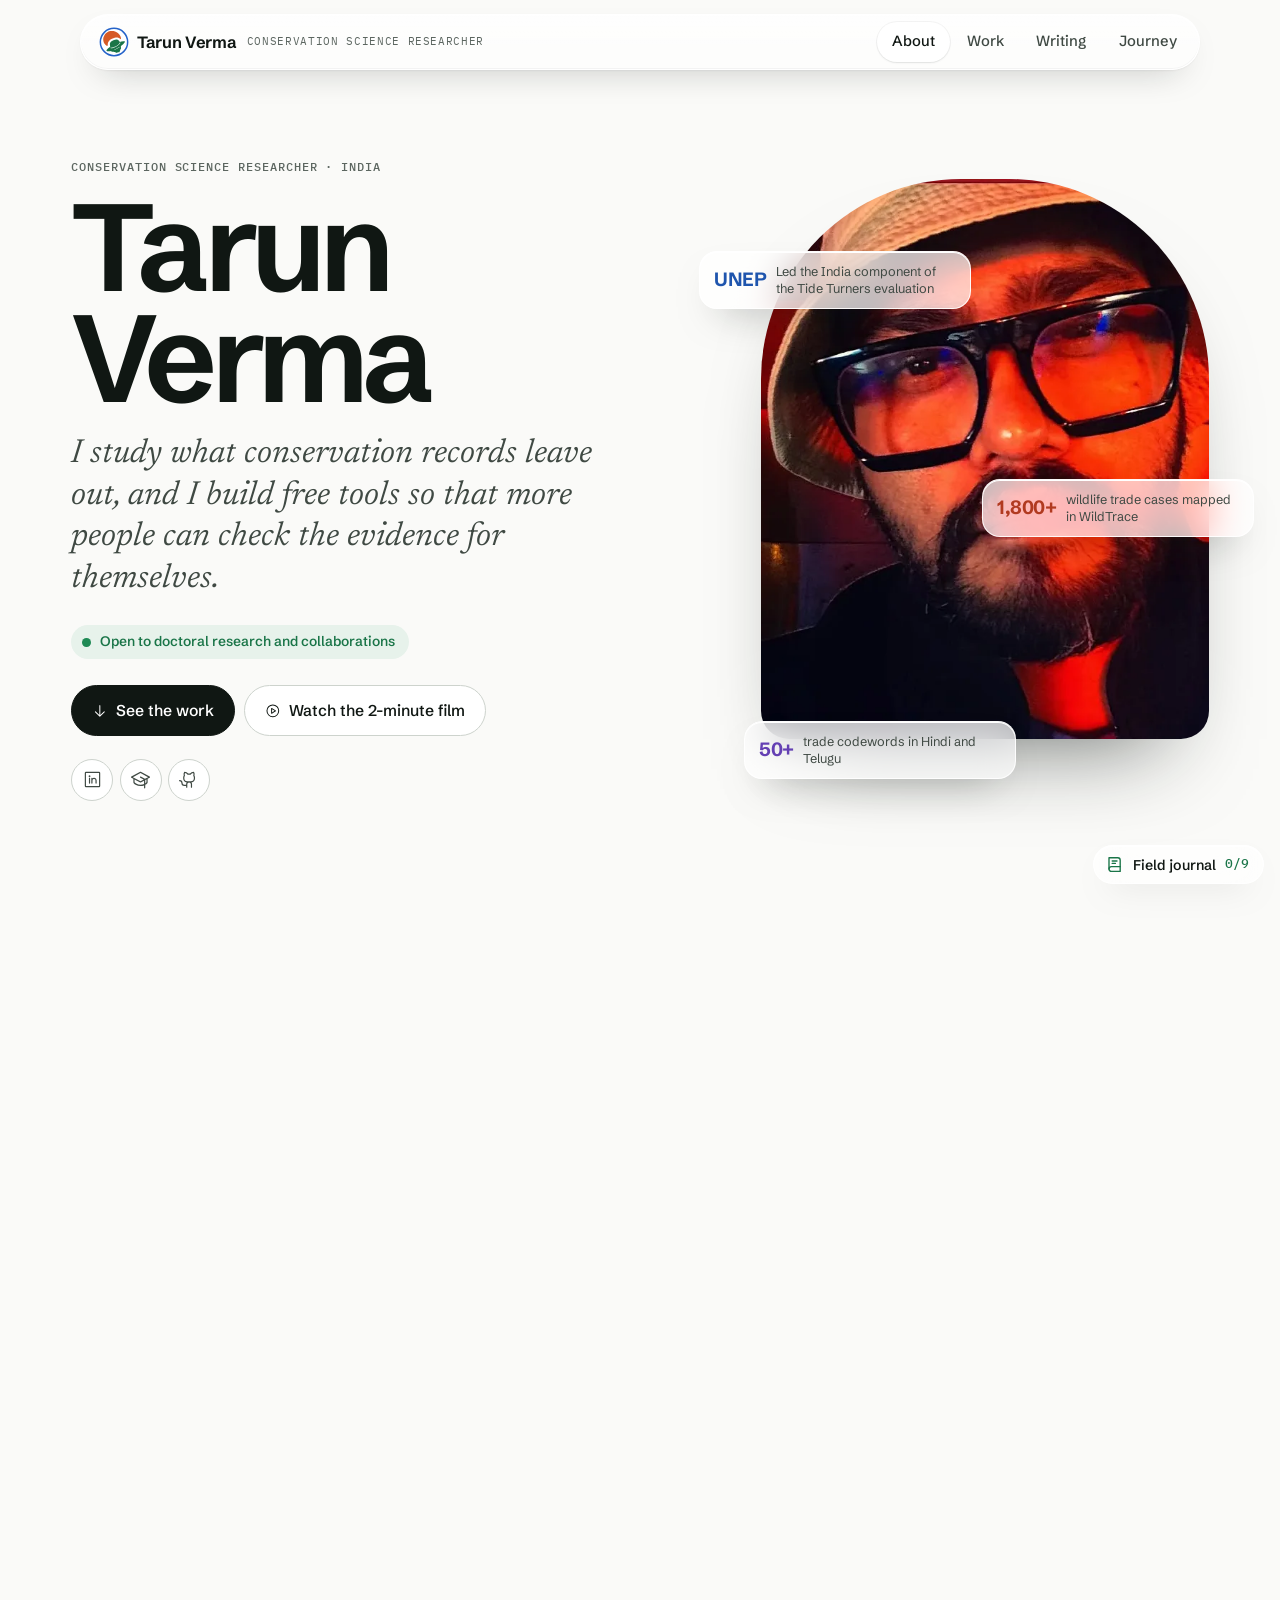
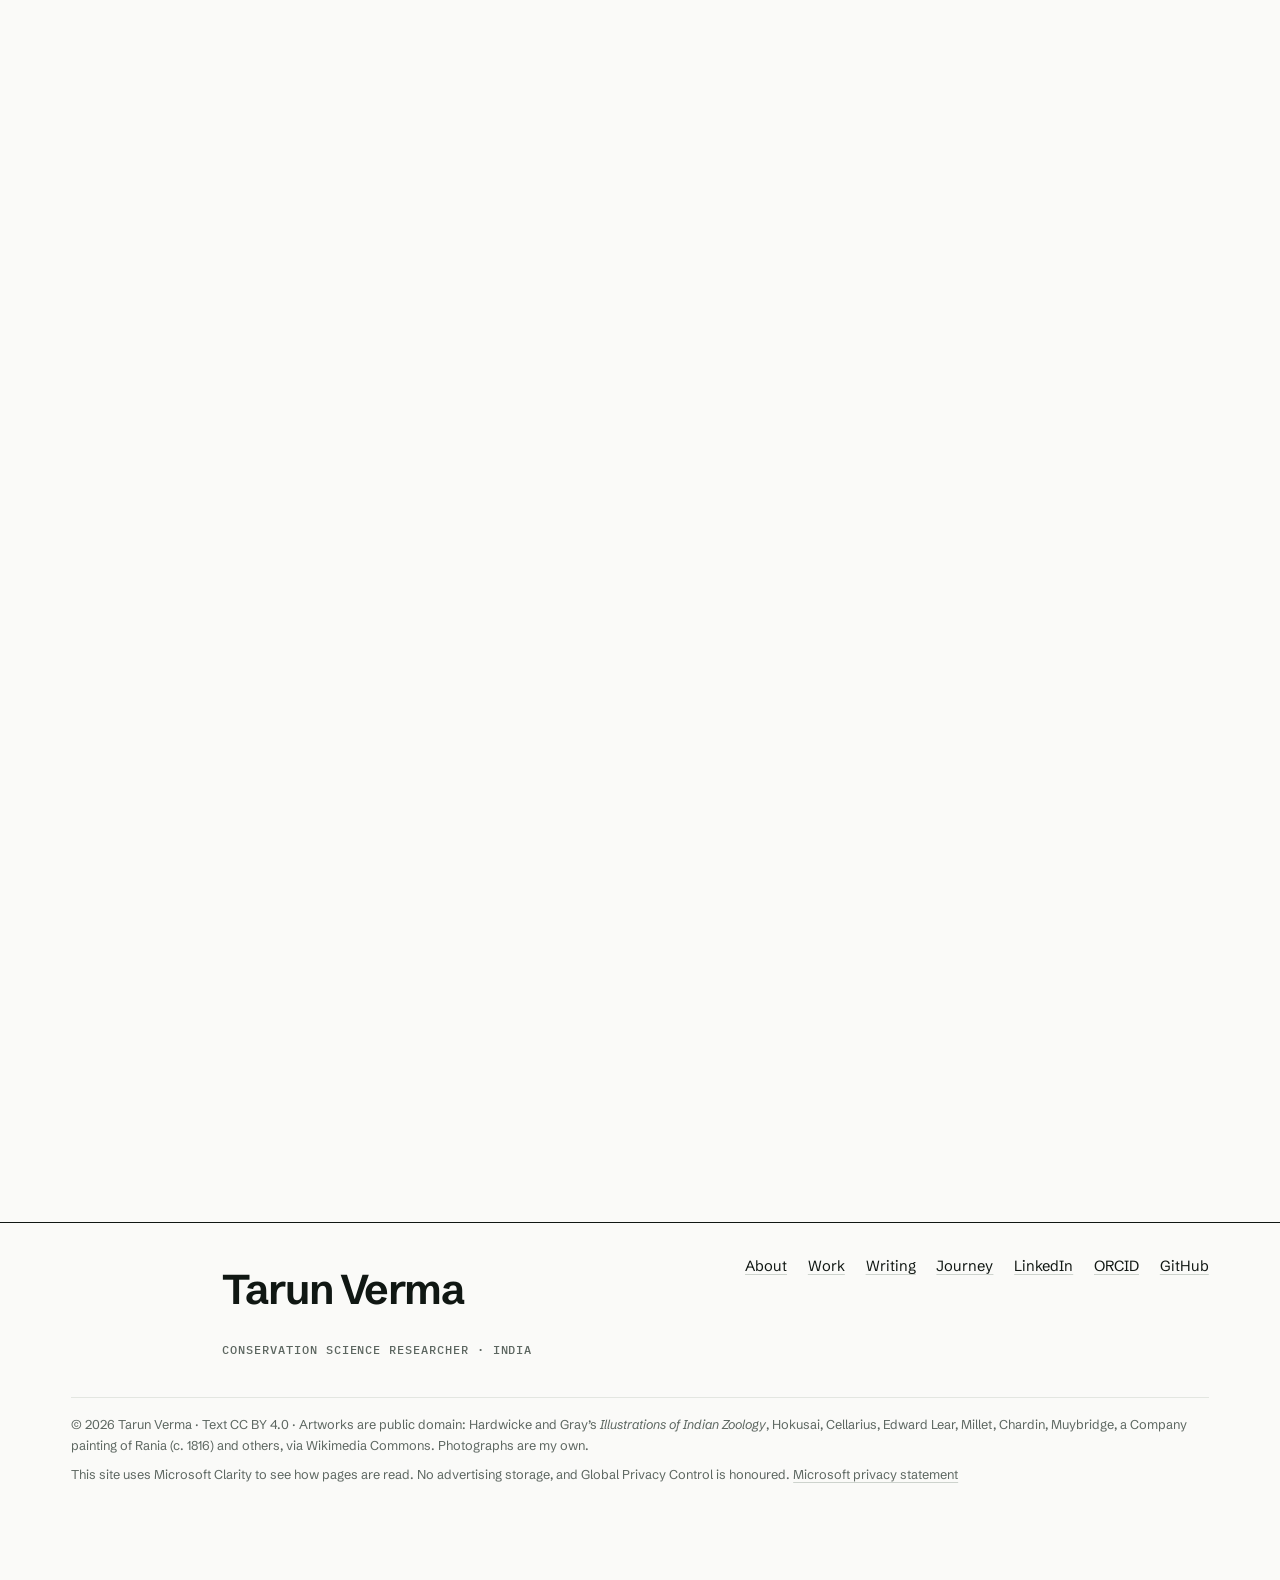
==== commit 73e6dc36: "WildTrace figures to v1.11: 1,800+ cases, 24,786 CITES seizures, measured accuracy Co-Authored-By: C" ====
--- a/index.html
+++ b/index.html
@@ -58,7 +58,7 @@
    "mainEntity": {
     "@id": "https://tarunverma.com/#person"
    },
-   "dateModified": "2026-09-28"
+   "dateModified": "2026-09-29"
   },
   {
    "@type": "Person",
@@ -217,7 +217,7 @@
       <div class="hero2-photo"><img src="/assets/img/photos/tarun-verma-conservation-science-researcher-self-portrait-2022.webp" width="780" height="780" alt="Tarun Verma, conservation science researcher, in a bucket hat and glasses" fetchpriority="high"></div>
       <ul class="chips" aria-label="At a glance">
         <li class="chip c-tide"><b>UNEP</b><span>Led the India component of the Tide Turners evaluation</span></li>
-        <li class="chip c-wild"><b>1,200+</b><span>wildlife trade cases mapped in WildTrace</span></li>
+        <li class="chip c-wild"><b>1,800+</b><span>wildlife trade cases mapped in WildTrace</span></li>
         <li class="chip c-sift"><b>50+</b><span>trade codewords in Hindi and Telugu</span></li>
       </ul>
     </figure>
@@ -273,7 +273,7 @@
               <p class="card-kind">Open atlas · 2026</p>
               <h3>WildTrace</h3>
               <p>An open atlas of illegal wildlife trade, every case graded by its evidence.</p>
-              <p class="card-stat"><b>1,200+</b> graded cases, updated daily</p>
+              <p class="card-stat"><b>1,800+</b> graded cases, updated daily</p>
               <span class="card-go">Explore the project <svg class="ico" aria-hidden="true" focusable="false" xmlns="http://www.w3.org/2000/svg" viewBox="0 0 256 256" fill="currentColor"><path d="M221.66,133.66l-72,72a8,8,0,0,1-11.32-11.32L196.69,136H40a8,8,0,0,1,0-16H196.69L138.34,61.66a8,8,0,0,1,11.32-11.32l72,72A8,8,0,0,1,221.66,133.66Z"/></svg>
 </span>
             </div>
@@ -346,7 +346,7 @@
   <section class="section reveal" aria-labelledby="new">
     <div class="sec-head"><p class="label">03 · Latest</p><div><h2 class="h2" id="new">What’s new</h2></div></div>
     <ul class="news2">
-      <li class="c-wild"><a href="https://tarunv13.github.io/wildtrace/"><time datetime="2026-09-23">Sept 2026</time><span class="tag"><svg class="ico" aria-hidden="true" focusable="false" xmlns="http://www.w3.org/2000/svg" viewBox="0 0 256 256" fill="currentColor"><path d="M69.12,94.15,28.5,128l40.62,33.85a8,8,0,1,1-10.24,12.29l-48-40a8,8,0,0,1,0-12.29l48-40a8,8,0,0,1,10.24,12.3Zm176,27.7-48-40a8,8,0,1,0-10.24,12.3L227.5,128l-40.62,33.85a8,8,0,1,0,10.24,12.29l48-40a8,8,0,0,0,0-12.29ZM162.73,32.48a8,8,0,0,0-10.25,4.79l-64,176a8,8,0,0,0,4.79,10.26A8.14,8.14,0,0,0,96,224a8,8,0,0,0,7.52-5.27l64-176A8,8,0,0,0,162.73,32.48Z"/></svg>Release</span><b>WildTrace v1.6</b><span>now traces trade flows from CITES records</span><svg class="ico" aria-hidden="true" focusable="false" xmlns="http://www.w3.org/2000/svg" viewBox="0 0 256 256" fill="currentColor"><path d="M200,64V168a8,8,0,0,1-16,0V83.31L69.66,197.66a8,8,0,0,1-11.32-11.32L172.69,72H88a8,8,0,0,1,0-16H192A8,8,0,0,1,200,64Z"/></svg></a></li>
+      <li class="c-wild"><a href="https://tarunv13.github.io/wildtrace/"><time datetime="2026-09-29">Sept 2026</time><span class="tag"><svg class="ico" aria-hidden="true" focusable="false" xmlns="http://www.w3.org/2000/svg" viewBox="0 0 256 256" fill="currentColor"><path d="M69.12,94.15,28.5,128l40.62,33.85a8,8,0,1,1-10.24,12.29l-48-40a8,8,0,0,1,0-12.29l48-40a8,8,0,0,1,10.24,12.3Zm176,27.7-48-40a8,8,0,1,0-10.24,12.3L227.5,128l-40.62,33.85a8,8,0,1,0,10.24,12.29l48-40a8,8,0,0,0,0-12.29ZM162.73,32.48a8,8,0,0,0-10.25,4.79l-64,176a8,8,0,0,0,4.79,10.26A8.14,8.14,0,0,0,96,224a8,8,0,0,0,7.52-5.27l64-176A8,8,0,0,0,162.73,32.48Z"/></svg>Release</span><b>WildTrace v1.11</b><span>now answers questions, and its accuracy is measured</span><svg class="ico" aria-hidden="true" focusable="false" xmlns="http://www.w3.org/2000/svg" viewBox="0 0 256 256" fill="currentColor"><path d="M200,64V168a8,8,0,0,1-16,0V83.31L69.66,197.66a8,8,0,0,1-11.32-11.32L172.69,72H88a8,8,0,0,1,0-16H192A8,8,0,0,1,200,64Z"/></svg></a></li>
       <li class="c-sift"><a href="https://github.com/tarunv13/sift-qda/releases/latest"><time datetime="2026-09-17">Sept 2026</time><span class="tag"><svg class="ico" aria-hidden="true" focusable="false" xmlns="http://www.w3.org/2000/svg" viewBox="0 0 256 256" fill="currentColor"><path d="M69.12,94.15,28.5,128l40.62,33.85a8,8,0,1,1-10.24,12.29l-48-40a8,8,0,0,1,0-12.29l48-40a8,8,0,0,1,10.24,12.3Zm176,27.7-48-40a8,8,0,1,0-10.24,12.3L227.5,128l-40.62,33.85a8,8,0,1,0,10.24,12.29l48-40a8,8,0,0,0,0-12.29ZM162.73,32.48a8,8,0,0,0-10.25,4.79l-64,176a8,8,0,0,0,4.79,10.26A8.14,8.14,0,0,0,96,224a8,8,0,0,0,7.52-5.27l64-176A8,8,0,0,0,162.73,32.48Z"/></svg>Release</span><b>Sift QDA v0.2.2</b><span>free qualitative analysis for Windows</span><svg class="ico" aria-hidden="true" focusable="false" xmlns="http://www.w3.org/2000/svg" viewBox="0 0 256 256" fill="currentColor"><path d="M200,64V168a8,8,0,0,1-16,0V83.31L69.66,197.66a8,8,0,0,1-11.32-11.32L172.69,72H88a8,8,0,0,1,0-16H192A8,8,0,0,1,200,64Z"/></svg></a></li>
       <li class="c-tide"><a href="https://doi.org/10.31235/osf.io/48gbd_v1"><time datetime="2026-08-24">Aug 2026</time><span class="tag"><svg class="ico" aria-hidden="true" focusable="false" xmlns="http://www.w3.org/2000/svg" viewBox="0 0 256 256" fill="currentColor"><path d="M213.66,82.34l-56-56A8,8,0,0,0,152,24H56A16,16,0,0,0,40,40V216a16,16,0,0,0,16,16H200a16,16,0,0,0,16-16V88A8,8,0,0,0,213.66,82.34ZM160,51.31,188.69,80H160ZM200,216H56V40h88V88a8,8,0,0,0,8,8h48V216Zm-32-80a8,8,0,0,1-8,8H96a8,8,0,0,1,0-16h64A8,8,0,0,1,168,136Zm0,32a8,8,0,0,1-8,8H96a8,8,0,0,1,0-16h64A8,8,0,0,1,168,168Z"/></svg>Preprint</span><b>From knowledge to behaviour change</b><span>the Tide Turners evaluation, first-authored</span><svg class="ico" aria-hidden="true" focusable="false" xmlns="http://www.w3.org/2000/svg" viewBox="0 0 256 256" fill="currentColor"><path d="M200,64V168a8,8,0,0,1-16,0V83.31L69.66,197.66a8,8,0,0,1-11.32-11.32L172.69,72H88a8,8,0,0,1,0-16H192A8,8,0,0,1,200,64Z"/></svg></a></li>
       <li class="c-kosma"><a href="/writing/#recognition"><time datetime="2025-09">Sept 2025</time><span class="tag"><svg class="ico" aria-hidden="true" focusable="false" xmlns="http://www.w3.org/2000/svg" viewBox="0 0 256 256" fill="currentColor"><path d="M128,136a8,8,0,0,1-8,8H72a8,8,0,0,1,0-16h48A8,8,0,0,1,128,136Zm-8-40H72a8,8,0,0,0,0,16h48a8,8,0,0,0,0-16Zm112,65.47V224A8,8,0,0,1,220,231l-24-13.74L172,231A8,8,0,0,1,160,224V200H40a16,16,0,0,1-16-16V56A16,16,0,0,1,40,40H216a16,16,0,0,1,16,16V86.53a51.88,51.88,0,0,1,0,74.94ZM160,184V161.47A52,52,0,0,1,216,76V56H40V184Zm56-12a51.88,51.88,0,0,1-40,0v38.22l16-9.16a8,8,0,0,1,7.94,0l16,9.16Zm16-48a36,36,0,1,0-36,36A36,36,0,0,0,232,124Z"/></svg>Award</span><b>Sponsored delegate, CHANGE 2025</b><span>Social Marketing @ Griffith, Brisbane</span><svg class="ico" aria-hidden="true" focusable="false" xmlns="http://www.w3.org/2000/svg" viewBox="0 0 256 256" fill="currentColor"><path d="M221.66,133.66l-72,72a8,8,0,0,1-11.32-11.32L196.69,136H40a8,8,0,0,1,0-16H196.69L138.34,61.66a8,8,0,0,1,11.32-11.32l72,72A8,8,0,0,1,221.66,133.66Z"/></svg>
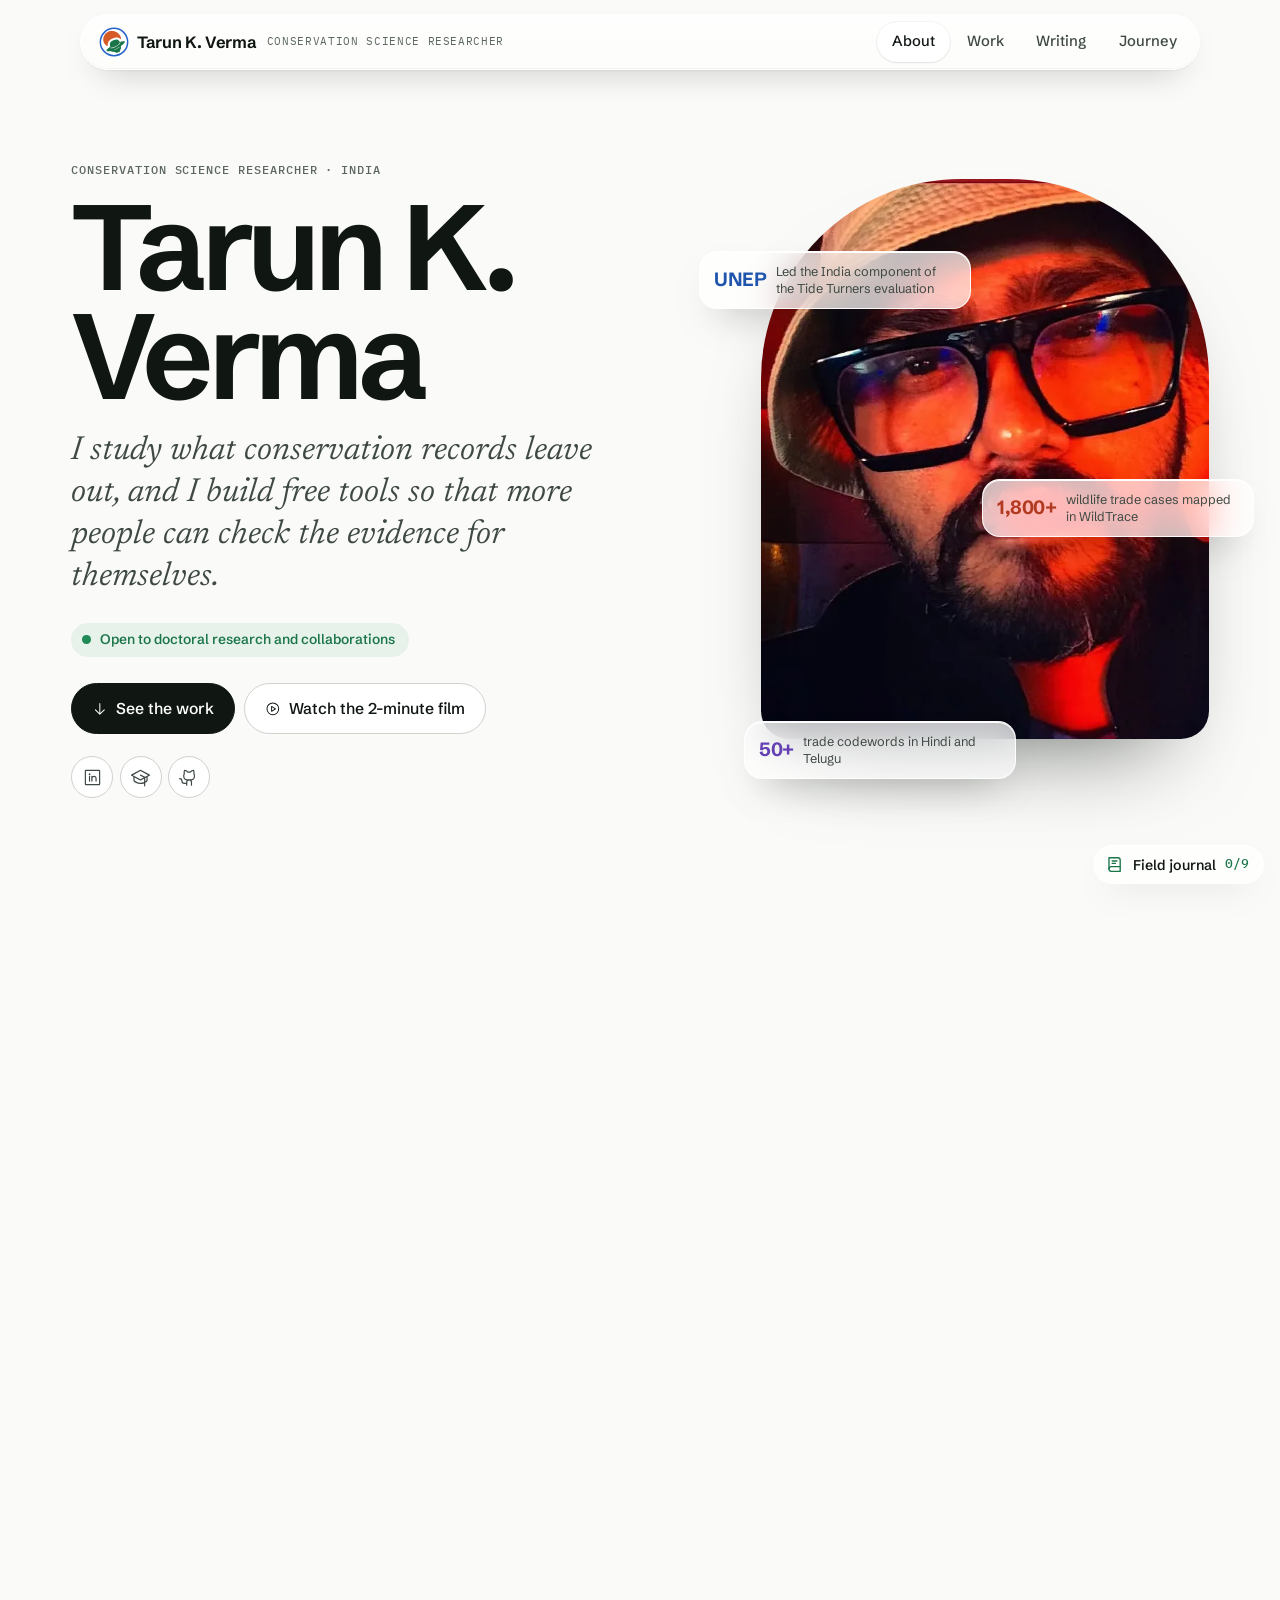
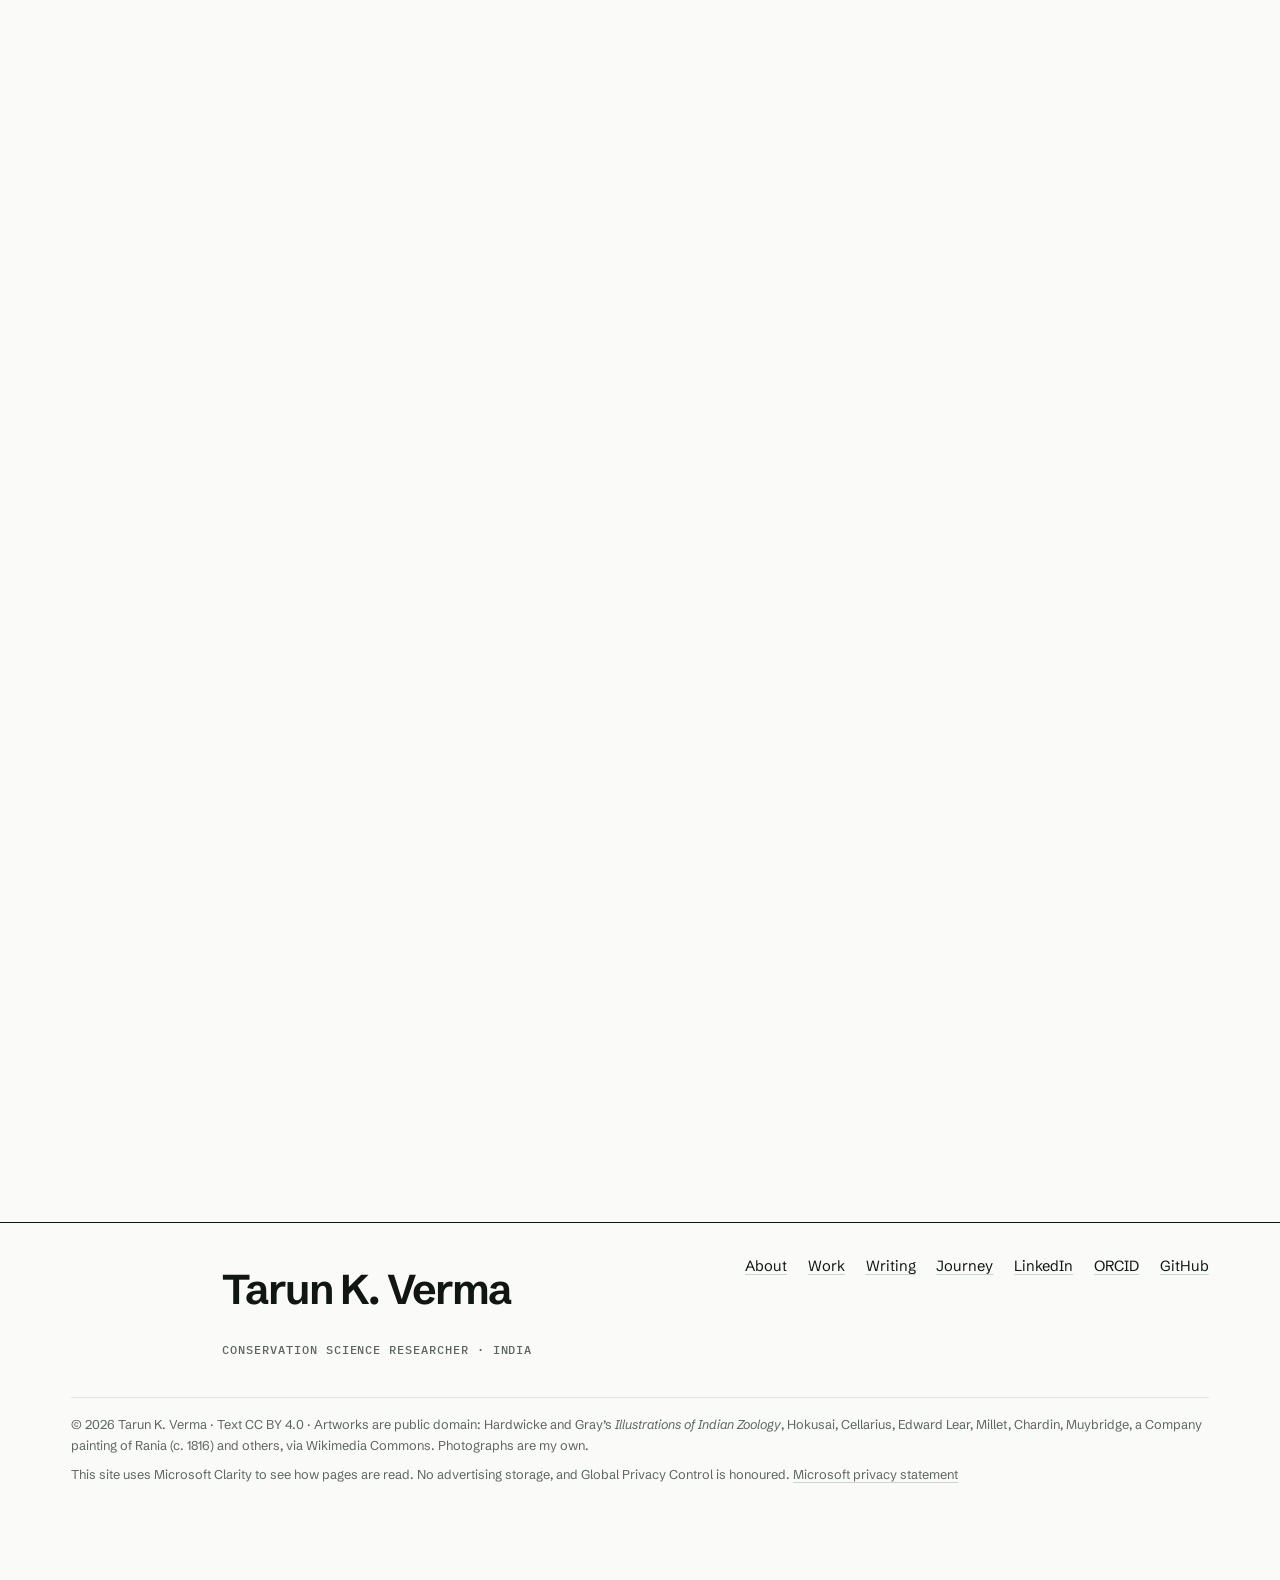
==== commit d3897cf1: "Display name Tarun K. Verma, matching LinkedIn; home name 2pt smaller; film and share image re-rende" ====
--- a/index.html
+++ b/index.html
@@ -5,21 +5,21 @@
 <meta name="viewport" content="width=device-width, initial-scale=1">
 <meta http-equiv="Content-Security-Policy" content="default-src 'self'; script-src 'self' https://www.clarity.ms https://*.clarity.ms https://c.bing.com; connect-src 'self' https://*.clarity.ms https://c.bing.com; img-src 'self' data: https://*.clarity.ms https://c.bing.com; style-src 'self'; font-src 'self'; media-src 'self'; object-src 'none'; base-uri 'self'; form-action 'none'; upgrade-insecure-requests">
 <meta name="referrer" content="strict-origin-when-cross-origin">
-<title>Tarun Verma · Conservation Science Researcher, India</title>
-<meta name="description" content="Tarun Verma is a conservation science researcher from India working on illegal wildlife trade, behaviour change and impact evaluation. He led the India evaluation of UNEP’s Tide Turners and builds free tools like WildTrace and Sift QDA.">
+<title>Tarun K. Verma · Conservation Science Researcher, India</title>
+<meta name="description" content="Tarun K. Verma is a conservation science researcher from India working on illegal wildlife trade, behaviour change and impact evaluation. He led the India evaluation of UNEP’s Tide Turners and builds free tools like WildTrace and Sift QDA.">
 <link rel="canonical" href="https://tarunverma.com/">
-<meta name="author" content="Tarun Verma">
+<meta name="author" content="Tarun K. Verma">
 <meta name="robots" content="index, follow, max-image-preview:large, max-snippet:-1">
 <meta name="theme-color" content="#FAFAF8">
 <meta property="og:type" content="profile">
-<meta property="og:site_name" content="Tarun Verma">
-<meta property="og:title" content="Tarun Verma · Conservation Science Researcher">
+<meta property="og:site_name" content="Tarun K. Verma">
+<meta property="og:title" content="Tarun K. Verma · Conservation Science Researcher">
 <meta property="og:description" content="I study what conservation records leave out, and I build free tools so that more people can check the evidence for themselves.">
 <meta property="og:url" content="https://tarunverma.com/">
 <meta property="og:image" content="https://tarunverma.com/assets/img/og-tarun-verma.png">
 <meta property="og:image:width" content="1200">
 <meta property="og:image:height" content="630">
-<meta property="og:image:alt" content="Tarun Verma, Conservation Science Researcher, India">
+<meta property="og:image:alt" content="Tarun K. Verma, Conservation Science Researcher, India">
 <meta property="og:locale" content="en_GB">
 <meta name="twitter:card" content="summary_large_image">
 <link rel="icon" href="/favicon.svg" type="image/svg+xml">
@@ -40,7 +40,7 @@
    "@type": "WebSite",
    "@id": "https://tarunverma.com/#website",
    "url": "https://tarunverma.com/",
-   "name": "Tarun Verma",
+   "name": "Tarun K. Verma",
    "alternateName": "tarunverma.com",
    "inLanguage": "en-GB",
    "publisher": {
@@ -51,22 +51,22 @@
    "@type": "ProfilePage",
    "@id": "https://tarunverma.com/#profile",
    "url": "https://tarunverma.com/",
-   "name": "Tarun Verma, Conservation Science Researcher",
+   "name": "Tarun K. Verma, Conservation Science Researcher",
    "isPartOf": {
     "@id": "https://tarunverma.com/#website"
    },
    "mainEntity": {
     "@id": "https://tarunverma.com/#person"
    },
-   "dateModified": "2026-09-29"
+   "dateModified": "2026-09-30"
   },
   {
    "@type": "Person",
    "@id": "https://tarunverma.com/#person",
-   "name": "Tarun Verma",
+   "name": "Tarun K. Verma",
    "alternateName": [
-    "Tarun Kumar Verma",
-    "Tarun K. Verma"
+    "Tarun Verma",
+    "Tarun Kumar Verma"
    ],
    "givenName": "Tarun",
    "additionalName": "Kumar",
@@ -74,7 +74,7 @@
    "url": "https://tarunverma.com/",
    "image": "https://tarunverma.com/assets/img/og-tarun-verma.png",
    "jobTitle": "Conservation Science Researcher",
-   "description": "Tarun Verma is a conservation science researcher from India. He studies what conservation records leave out: wildlife trade that English-only monitoring misses, whether behaviour-change programmes change what people do, and who never reached the record at all. He led the India evaluation of UNEP's Tide Turners Plastic Challenge with the University of Oxford and ATREE, and builds open tools such as WildTrace and Sift QDA.",
+   "description": "Tarun K. Verma is a conservation science researcher from India. He studies what conservation records leave out: wildlife trade that English-only monitoring misses, whether behaviour-change programmes change what people do, and who never reached the record at all. He led the India evaluation of UNEP's Tide Turners Plastic Challenge with the University of Oxford and ATREE, and builds open tools such as WildTrace and Sift QDA.",
    "disambiguatingDescription": "Indian conservation science researcher (ORCID 0009-0009-4130-2455); creator of WildTrace and Sift QDA.",
    "slogan": "I study what conservation records leave out, and I build free tools so that more people can check the evidence for themselves.",
    "hasOccupation": {
@@ -150,15 +150,15 @@
    "mainEntity": [
     {
      "@type": "Question",
-     "name": "Who is Tarun Verma?",
+     "name": "Who is Tarun K. Verma?",
      "acceptedAnswer": {
       "@type": "Answer",
-      "text": "Tarun Verma (Tarun Kumar Verma) is a conservation science researcher from India, raised in Udaipur, Rajasthan. He works on illegal wildlife trade, conservation behaviour change and impact evaluation, and builds open-source research tools such as WildTrace and Sift QDA. Before moving into science, he worked with Raghu Rai's photography magazine from 2015 to 2018."
+      "text": "Tarun K. Verma (Tarun Verma, Tarun Kumar Verma) is a conservation science researcher from India, raised in Udaipur, Rajasthan. He works on illegal wildlife trade, conservation behaviour change and impact evaluation, and builds open-source research tools such as WildTrace and Sift QDA. Before moving into science, he worked with Raghu Rai's photography magazine from 2015 to 2018."
      }
     },
     {
      "@type": "Question",
-     "name": "What has Tarun Verma worked on?",
+     "name": "What has Tarun K. Verma worked on?",
      "acceptedAnswer": {
       "@type": "Answer",
       "text": "He led the India component of the impact evaluation of UNEP's Tide Turners Plastic Challenge at ATREE, with the University of Oxford. At WCS-India he monitored online wildlife trade and built a lexicon of more than 50 trade codewords in Hindi and Telugu. At C-TARA, IIT Bombay, he coded three decades of Kalpavriksh's Protected Area Update into a public, mapped database."
@@ -166,7 +166,7 @@
     },
     {
      "@type": "Question",
-     "name": "Which methods and tools does Tarun Verma use?",
+     "name": "Which methods and tools does Tarun K. Verma use?",
      "acceptedAnswer": {
       "@type": "Answer",
       "text": "Randomised trials and pre-post surveys, interviews through translators, thematic analysis, QGIS, Python, text classification and open data pipelines. When a tool is expensive or missing, he builds a free one."
@@ -174,7 +174,7 @@
     },
     {
      "@type": "Question",
-     "name": "Is Tarun Verma open to PhD positions or collaboration?",
+     "name": "Is Tarun K. Verma open to PhD positions or collaboration?",
      "acceptedAnswer": {
       "@type": "Answer",
       "text": "Yes. He is looking for doctoral research in engaging media, conservation behaviour and digital evidence, and is glad to hear about collaborations. He can be reached on LinkedIn at linkedin.com/in/tarunverma1."
@@ -190,7 +190,7 @@
 <a class="skip" href="#main">Skip to content</a>
 <header class="site-nav">
   <nav class="nav-pill" aria-label="Main">
-    <a class="wordmark" href="/" aria-label="Tarun Verma, home"><img class="brand-mark" src="/assets/img/brand/tarun-verma-mark.svg" width="30" height="30" alt=""><b>Tarun Verma</b><span>Conservation Science Researcher</span></a>
+    <a class="wordmark" href="/" aria-label="Tarun K. Verma, home"><img class="brand-mark" src="/assets/img/brand/tarun-verma-mark.svg" width="30" height="30" alt=""><b>Tarun K. Verma</b><span>Conservation Science Researcher</span></a>
     <div class="nav-links"><a href="/" aria-current="page">About</a><a href="/work/">Work</a><a href="/writing/">Writing</a><a href="/journey/">Journey</a></div>
   </nav>
 </header>
@@ -199,7 +199,7 @@
   <section class="hero2" aria-labelledby="title">
     <div class="hero2-copy">
       <p class="label">Conservation Science Researcher · India</p>
-      <h1 class="name-display" id="title">Tarun Verma</h1>
+      <h1 class="name-display" id="title">Tarun K. Verma</h1>
       <p class="promise">I study what conservation records leave out, and I build free tools so that more people can check the evidence for themselves.</p>
       <p class="avail"><i aria-hidden="true"></i>Open to doctoral research and collaborations</p>
       <div class="hero2-cta">
@@ -207,14 +207,14 @@
 See the work</a>
         <a class="btn big" href="/work/#film"><svg class="ico" aria-hidden="true" focusable="false" xmlns="http://www.w3.org/2000/svg" viewBox="0 0 256 256" fill="currentColor"><path d="M128,24A104,104,0,1,0,232,128,104.11,104.11,0,0,0,128,24Zm0,192a88,88,0,1,1,88-88A88.1,88.1,0,0,1,128,216Zm48.24-94.78-64-40A8,8,0,0,0,100,88v80a8,8,0,0,0,12.24,6.78l64-40a8,8,0,0,0,0-13.56ZM116,153.57V102.43L156.91,128Z"/></svg>Watch the 2-minute film</a>
       </div>
-      <ul class="elsewhere" aria-label="Find Tarun Verma elsewhere">
+      <ul class="elsewhere" aria-label="Find Tarun K. Verma elsewhere">
         <li><a href="https://www.linkedin.com/in/tarunverma1/" rel="me noopener" aria-label="LinkedIn"><svg class="ico" aria-hidden="true" focusable="false" xmlns="http://www.w3.org/2000/svg" viewBox="0 0 256 256" fill="currentColor"><path d="M216,24H40A16,16,0,0,0,24,40V216a16,16,0,0,0,16,16H216a16,16,0,0,0,16-16V40A16,16,0,0,0,216,24Zm0,192H40V40H216V216ZM96,112v64a8,8,0,0,1-16,0V112a8,8,0,0,1,16,0Zm88,28v36a8,8,0,0,1-16,0V140a20,20,0,0,0-40,0v36a8,8,0,0,1-16,0V112a8,8,0,0,1,15.79-1.78A36,36,0,0,1,184,140ZM100,84A12,12,0,1,1,88,72,12,12,0,0,1,100,84Z"/></svg></a></li>
         <li><a href="https://orcid.org/0009-0009-4130-2455" rel="me noopener" aria-label="ORCID"><svg class="ico" aria-hidden="true" focusable="false" xmlns="http://www.w3.org/2000/svg" viewBox="0 0 256 256" fill="currentColor"><path d="M251.76,88.94l-120-64a8,8,0,0,0-7.52,0l-120,64a8,8,0,0,0,0,14.12L32,117.87v48.42a15.91,15.91,0,0,0,4.06,10.65C49.16,191.53,78.51,216,128,216a130,130,0,0,0,48-8.76V240a8,8,0,0,0,16,0V199.51a115.63,115.63,0,0,0,27.94-22.57A15.91,15.91,0,0,0,224,166.29V117.87l27.76-14.81a8,8,0,0,0,0-14.12ZM128,200c-43.27,0-68.72-21.14-80-33.71V126.4l76.24,40.66a8,8,0,0,0,7.52,0L176,143.47v46.34C163.4,195.69,147.52,200,128,200Zm80-33.75a97.83,97.83,0,0,1-16,14.25V134.93l16-8.53ZM188,118.94l-.22-.13-56-29.87a8,8,0,0,0-7.52,14.12L171,128l-43,22.93L25,96,128,41.07,231,96Z"/></svg></a></li>
         <li><a href="https://github.com/tarunv13" rel="me noopener" aria-label="GitHub"><svg class="ico" aria-hidden="true" focusable="false" xmlns="http://www.w3.org/2000/svg" viewBox="0 0 256 256" fill="currentColor"><path d="M208.31,75.68A59.78,59.78,0,0,0,202.93,28,8,8,0,0,0,196,24a59.75,59.75,0,0,0-48,24H124A59.75,59.75,0,0,0,76,24a8,8,0,0,0-6.93,4,59.78,59.78,0,0,0-5.38,47.68A58.14,58.14,0,0,0,56,104v8a56.06,56.06,0,0,0,48.44,55.47A39.8,39.8,0,0,0,96,192v8H72a24,24,0,0,1-24-24A40,40,0,0,0,8,136a8,8,0,0,0,0,16,24,24,0,0,1,24,24,40,40,0,0,0,40,40H96v16a8,8,0,0,0,16,0V192a24,24,0,0,1,48,0v40a8,8,0,0,0,16,0V192a39.8,39.8,0,0,0-8.44-24.53A56.06,56.06,0,0,0,216,112v-8A58.14,58.14,0,0,0,208.31,75.68ZM200,112a40,40,0,0,1-40,40H112a40,40,0,0,1-40-40v-8a41.74,41.74,0,0,1,6.9-22.48A8,8,0,0,0,80,73.83a43.81,43.81,0,0,1,.79-33.58,43.88,43.88,0,0,1,32.32,20.06A8,8,0,0,0,119.82,64h32.35a8,8,0,0,0,6.74-3.69,43.87,43.87,0,0,1,32.32-20.06A43.81,43.81,0,0,1,192,73.83a8.09,8.09,0,0,0,1,7.65A41.72,41.72,0,0,1,200,104Z"/></svg></a></li>
       </ul>
     </div>
     <figure class="hero2-visual">
-      <div class="hero2-photo"><img src="/assets/img/photos/tarun-verma-conservation-science-researcher-self-portrait-2022.webp" width="780" height="780" alt="Tarun Verma, conservation science researcher, in a bucket hat and glasses" fetchpriority="high"></div>
+      <div class="hero2-photo"><img src="/assets/img/photos/tarun-verma-conservation-science-researcher-self-portrait-2022.webp" width="780" height="780" alt="Tarun K. Verma, conservation science researcher, in a bucket hat and glasses" fetchpriority="high"></div>
       <ul class="chips" aria-label="At a glance">
         <li class="chip c-tide"><b>UNEP</b><span>Led the India component of the Tide Turners evaluation</span></li>
         <li class="chip c-wild"><b>1,800+</b><span>wildlife trade cases mapped in WildTrace</span></li>
@@ -250,10 +250,10 @@
   </section>
 
   <section class="section reveal" id="work" aria-labelledby="built">
-    <div class="sec-head rail-head"><p class="label">02 · Selected work</p><div><h2 class="h2" id="built">Selected projects</h2><p>Six projects, from a UNEP evaluation to free research software. Swipe or use the arrows to move through them, and each card opens the full account on the <a href="/work/">Work page</a>.</p></div></div>
-    <div class="rail" data-rail aria-roledescription="carousel" aria-label="Selected projects by Tarun Verma">
+    <div class="sec-head rail-head"><p class="label">02 · Selected work</p><div><h2 class="h2" id="built">Selected projects</h2><p>Five projects, from a UNEP evaluation to free research software. Swipe or use the arrows to move through them, and each card opens the full account on the <a href="/work/">Work page</a>.</p></div></div>
+    <div class="rail" data-rail aria-roledescription="carousel" aria-label="Selected projects by Tarun K. Verma">
       <div class="rail-track" tabindex="0">
-        <article class="card c-tide" aria-roledescription="slide" aria-label="1 of 6">
+        <article class="card c-tide" aria-roledescription="slide" aria-label="1 of 5">
           <a class="card-link" href="/work/#tide-turners">
             <div class="card-img"><img src="/assets/img/photos/tide-turners-fieldwork-school-india.webp" width="1280" height="960" loading="lazy" alt="Students in school uniform sitting in a circle during fieldwork for the Tide Turners evaluation"><img class="card-emb" src="/assets/img/art/emblem-tide-turners.webp" width="720" height="720" loading="lazy" alt=""></div>
             <div class="card-body">
@@ -266,7 +266,7 @@
             </div>
           </a>
         </article>
-        <article class="card c-wild" aria-roledescription="slide" aria-label="2 of 6">
+        <article class="card c-wild" aria-roledescription="slide" aria-label="2 of 5">
           <a class="card-link" href="/work/#wildtrace">
             <div class="card-img"><img src="/assets/img/work/wildtrace-illegal-wildlife-trade-atlas-globe.webp" width="1400" height="875" loading="lazy" alt="The WildTrace atlas: a globe with clusters of wildlife seizure cases"><img class="card-emb" src="/assets/img/art/emblem-wildtrace.webp" width="720" height="720" loading="lazy" alt=""></div>
             <div class="card-body">
@@ -279,7 +279,7 @@
             </div>
           </a>
         </article>
-        <article class="card c-pau" aria-roledescription="slide" aria-label="3 of 6">
+        <article class="card c-pau" aria-roledescription="slide" aria-label="3 of 5">
           <a class="card-link" href="/work/#protected-area-update">
             <div class="card-img"><img src="/assets/img/work/protected-area-update-explore-map-all-india.webp" width="1400" height="875" loading="lazy" alt="Map of India with conservation news stories clustered where they happened"><img class="card-emb" src="/assets/img/art/emblem-protected-area-update.webp" width="720" height="720" loading="lazy" alt=""></div>
             <div class="card-body">
@@ -292,7 +292,7 @@
             </div>
           </a>
         </article>
-        <article class="card c-sift" aria-roledescription="slide" aria-label="4 of 6">
+        <article class="card c-sift" aria-roledescription="slide" aria-label="4 of 5">
           <a class="card-link" href="/work/#sift-qda">
             <div class="card-img"><img src="/assets/img/work/sift-qda-free-nvivo-alternative-interface.webp" width="1400" height="788" loading="lazy" alt="Sift QDA: an interview with passages highlighted in theme colours"><img class="card-emb" src="/assets/img/art/emblem-sift-qda.webp" width="720" height="720" loading="lazy" alt=""></div>
             <div class="card-body">
@@ -305,7 +305,7 @@
             </div>
           </a>
         </article>
-        <article class="card c-media" aria-roledescription="slide" aria-label="5 of 6">
+        <article class="card c-media" aria-roledescription="slide" aria-label="5 of 5">
           <a class="card-link" href="/work/#species-on-screen">
             <div class="card-img"><img src="/assets/img/work/species-on-screen-eco-cinema-observatory-sundarbans.webp" width="1400" height="875" loading="lazy" alt="Species on Screen, an observatory of how species appear in digital media"><img class="card-emb" src="/assets/img/art/emblem-species-on-screen.webp" width="720" height="720" loading="lazy" alt=""></div>
             <div class="card-body">
@@ -318,24 +318,11 @@
             </div>
           </a>
         </article>
-        <article class="card c-kosma" aria-roledescription="slide" aria-label="6 of 6">
-          <a class="card-link" href="/work/#kosma">
-            <div class="card-img"><img src="/assets/img/work/kosma-evidence-gated-astrology-engine-interface.webp" width="1400" height="875" loading="lazy" alt="Kosma: a living chart that admits what it cannot see"><img class="card-emb" src="/assets/img/art/emblem-kosma.webp" width="720" height="720" loading="lazy" alt=""></div>
-            <div class="card-body">
-              <p class="card-kind">Evidence-gated AI · 2026</p>
-              <h3>Kosma</h3>
-              <p>What would it take for an AI to admit what it does not know?</p>
-              <p class="card-stat"><b>2</b> independent factors must agree, or it withholds</p>
-              <span class="card-go">See how it works <svg class="ico" aria-hidden="true" focusable="false" xmlns="http://www.w3.org/2000/svg" viewBox="0 0 256 256" fill="currentColor"><path d="M221.66,133.66l-72,72a8,8,0,0,1-11.32-11.32L196.69,136H40a8,8,0,0,1,0-16H196.69L138.34,61.66a8,8,0,0,1,11.32-11.32l72,72A8,8,0,0,1,221.66,133.66Z"/></svg>
-</span>
-            </div>
-          </a>
-        </article>
       </div>
       <div class="rail-ctrl">
         <button class="rail-btn prev" type="button" aria-label="Previous project"><svg class="ico" aria-hidden="true" focusable="false" xmlns="http://www.w3.org/2000/svg" viewBox="0 0 256 256" fill="currentColor"><path d="M224,128a8,8,0,0,1-8,8H59.31l58.35,58.34a8,8,0,0,1-11.32,11.32l-72-72a8,8,0,0,1,0-11.32l72-72a8,8,0,0,1,11.32,11.32L59.31,120H216A8,8,0,0,1,224,128Z"/></svg>
 </button>
-        <p class="rail-count" aria-live="polite"><b>01</b> / 06</p>
+        <p class="rail-count" aria-live="polite"><b>01</b> / 05</p>
         <div class="rail-bar" aria-hidden="true"><i></i></div>
         <button class="rail-btn next" type="button" aria-label="Next project"><svg class="ico" aria-hidden="true" focusable="false" xmlns="http://www.w3.org/2000/svg" viewBox="0 0 256 256" fill="currentColor"><path d="M221.66,133.66l-72,72a8,8,0,0,1-11.32-11.32L196.69,136H40a8,8,0,0,1,0-16H196.69L138.34,61.66a8,8,0,0,1,11.32-11.32l72,72A8,8,0,0,1,221.66,133.66Z"/></svg>
 </button>
@@ -382,11 +369,11 @@
   </section>
 
   <section class="section reveal" aria-labelledby="faq">
-    <div class="sec-head"><p class="label">05 · Quick answers</p><div><h2 class="h2" id="faq">About Tarun Verma</h2></div></div>
+    <div class="sec-head"><p class="label">05 · Quick answers</p><div><h2 class="h2" id="faq">About Tarun K. Verma</h2></div></div>
     <div class="faq">
       <details open>
-        <summary>Who is Tarun Verma?</summary>
-        <p>Tarun Verma (Tarun Kumar Verma) is a conservation science researcher from India, raised in Udaipur, Rajasthan <span class="spot-slot" data-species="bustard"></span>. He works on illegal wildlife trade, conservation behaviour change and impact evaluation, and builds open-source research tools such as WildTrace and Sift QDA. Before moving into science, he worked with Raghu Rai’s photography magazine from 2015 to 2018, where he learned to read an image for its framing, its timing and what it leaves out.</p>
+        <summary>Who is Tarun K. Verma?</summary>
+        <p>Tarun K. Verma (Tarun Verma, Tarun Kumar Verma) is a conservation science researcher from India, raised in Udaipur, Rajasthan <span class="spot-slot" data-species="bustard"></span>. He works on illegal wildlife trade, conservation behaviour change and impact evaluation, and builds open-source research tools such as WildTrace and Sift QDA. Before moving into science, he worked with Raghu Rai’s photography magazine from 2015 to 2018, where he learned to read an image for its framing, its timing and what it leaves out.</p>
       </details>
       <details>
         <summary>What has he worked on?</summary>
@@ -418,8 +405,8 @@
 <footer class="site-footer">
   <div class="wrap">
     <div class="foot-brand">
-      <img class="foot-emblem" src="/assets/img/brand/tarun-verma-emblem.svg" width="817" height="731" loading="lazy" alt="Emblem of Tarun Verma: a researcher in a bucket hat with binoculars and a camera, among a tiger, a deer, birds, a village, a river and fish, under an orange sun">
-      <p class="foot-name">Tarun Verma</p>
+      <img class="foot-emblem" src="/assets/img/brand/tarun-verma-emblem.svg" width="817" height="731" loading="lazy" alt="Emblem of Tarun K. Verma: a researcher in a bucket hat with binoculars and a camera, among a tiger, a deer, birds, a village, a river and fish, under an orange sun">
+      <p class="foot-name">Tarun K. Verma</p>
       <p class="foot-role label">Conservation Science Researcher · India</p>
     </div>
     <nav class="foot-nav" aria-label="Footer">
@@ -427,7 +414,7 @@
       <a href="https://www.linkedin.com/in/tarunverma1/" rel="me noopener">LinkedIn</a><a href="https://orcid.org/0009-0009-4130-2455" rel="me noopener">ORCID</a><a href="https://github.com/tarunv13" rel="me noopener">GitHub</a>
     </nav>
     <div class="foot-note">
-      <span>© 2026 Tarun Verma · Text CC BY 4.0 · Artworks are public domain: Hardwicke and Gray’s <i>Illustrations of Indian Zoology</i>, Hokusai, Cellarius, Edward Lear, Millet, Chardin, Muybridge, a Company painting of Rania (c. 1816) and others, via Wikimedia Commons. Photographs are my own.</span>
+      <span>© 2026 Tarun K. Verma · Text CC BY 4.0 · Artworks are public domain: Hardwicke and Gray’s <i>Illustrations of Indian Zoology</i>, Hokusai, Cellarius, Edward Lear, Millet, Chardin, Muybridge, a Company painting of Rania (c. 1816) and others, via Wikimedia Commons. Photographs are my own.</span>
       <span>This site uses Microsoft Clarity to see how pages are read. No advertising storage, and Global Privacy Control is honoured. <a href="https://www.microsoft.com/privacy/privacystatement" rel="noopener">Microsoft privacy statement</a></span>
     </div>
   </div>
--- a/assets/css/site.css
+++ b/assets/css/site.css
@@ -588,7 +588,7 @@
    number, four blind spots, a swipeable project rail and quick answers.
    ===================================================================== */
 .hero2 { display: grid; grid-template-columns: minmax(0, 7fr) minmax(0, 5fr); gap: clamp(2rem, 5vw, 4.5rem); align-items: center; min-height: calc(100svh - 150px); padding: clamp(1.5rem, 4vw, 3rem) 0 clamp(2rem, 4vw, 3rem); }
-.name-display { font-weight: 660; font-size: clamp(3.6rem, 1rem + 8.4vw, 8.6rem); line-height: .9; letter-spacing: -.05em; margin: .9rem 0 0; }
+.name-display { font-weight: 660; font-size: clamp(calc(3.6rem - 2pt), calc(1rem + 8.4vw - 2pt), calc(8.6rem - 2pt)); line-height: .9; letter-spacing: -.05em; margin: .9rem 0 0; }
 .promise { font-family: var(--serif); font-style: italic; font-weight: 380; font-size: clamp(1.4rem, 1.05rem + 1.3vw, 2.15rem); line-height: 1.25; color: var(--ink-2); max-width: 30ch; margin: 1.3rem 0 0; }
 .avail { display: inline-flex; align-items: center; gap: .55rem; margin: 1.5rem 0 0; padding: .38rem .85rem .38rem .7rem; border-radius: 999px; background: var(--brand-wash); color: var(--brand); font-size: .86rem; font-weight: 560; }
 .avail i { width: .55rem; height: .55rem; border-radius: 50%; background: var(--brand-bright); box-shadow: 0 0 0 0 rgba(31,138,85,.5); animation: live 2.4s var(--ease) infinite; }
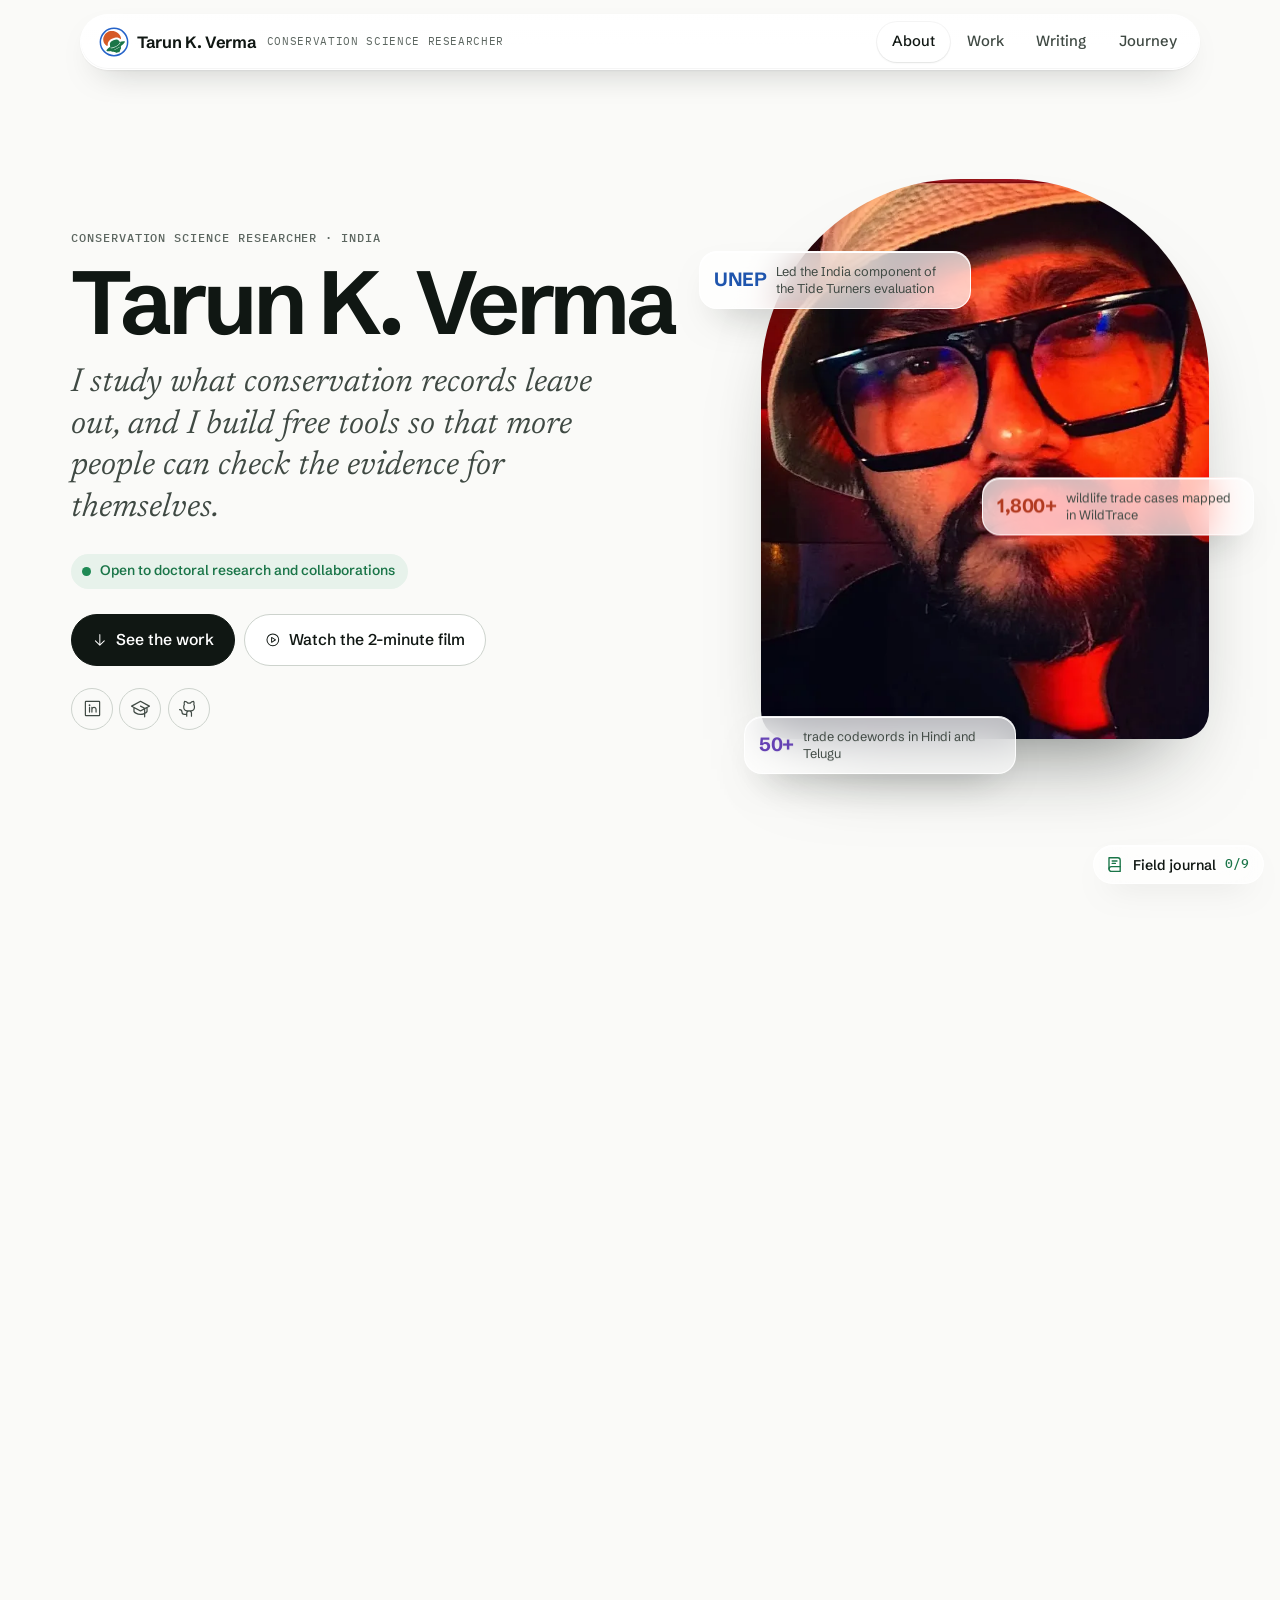
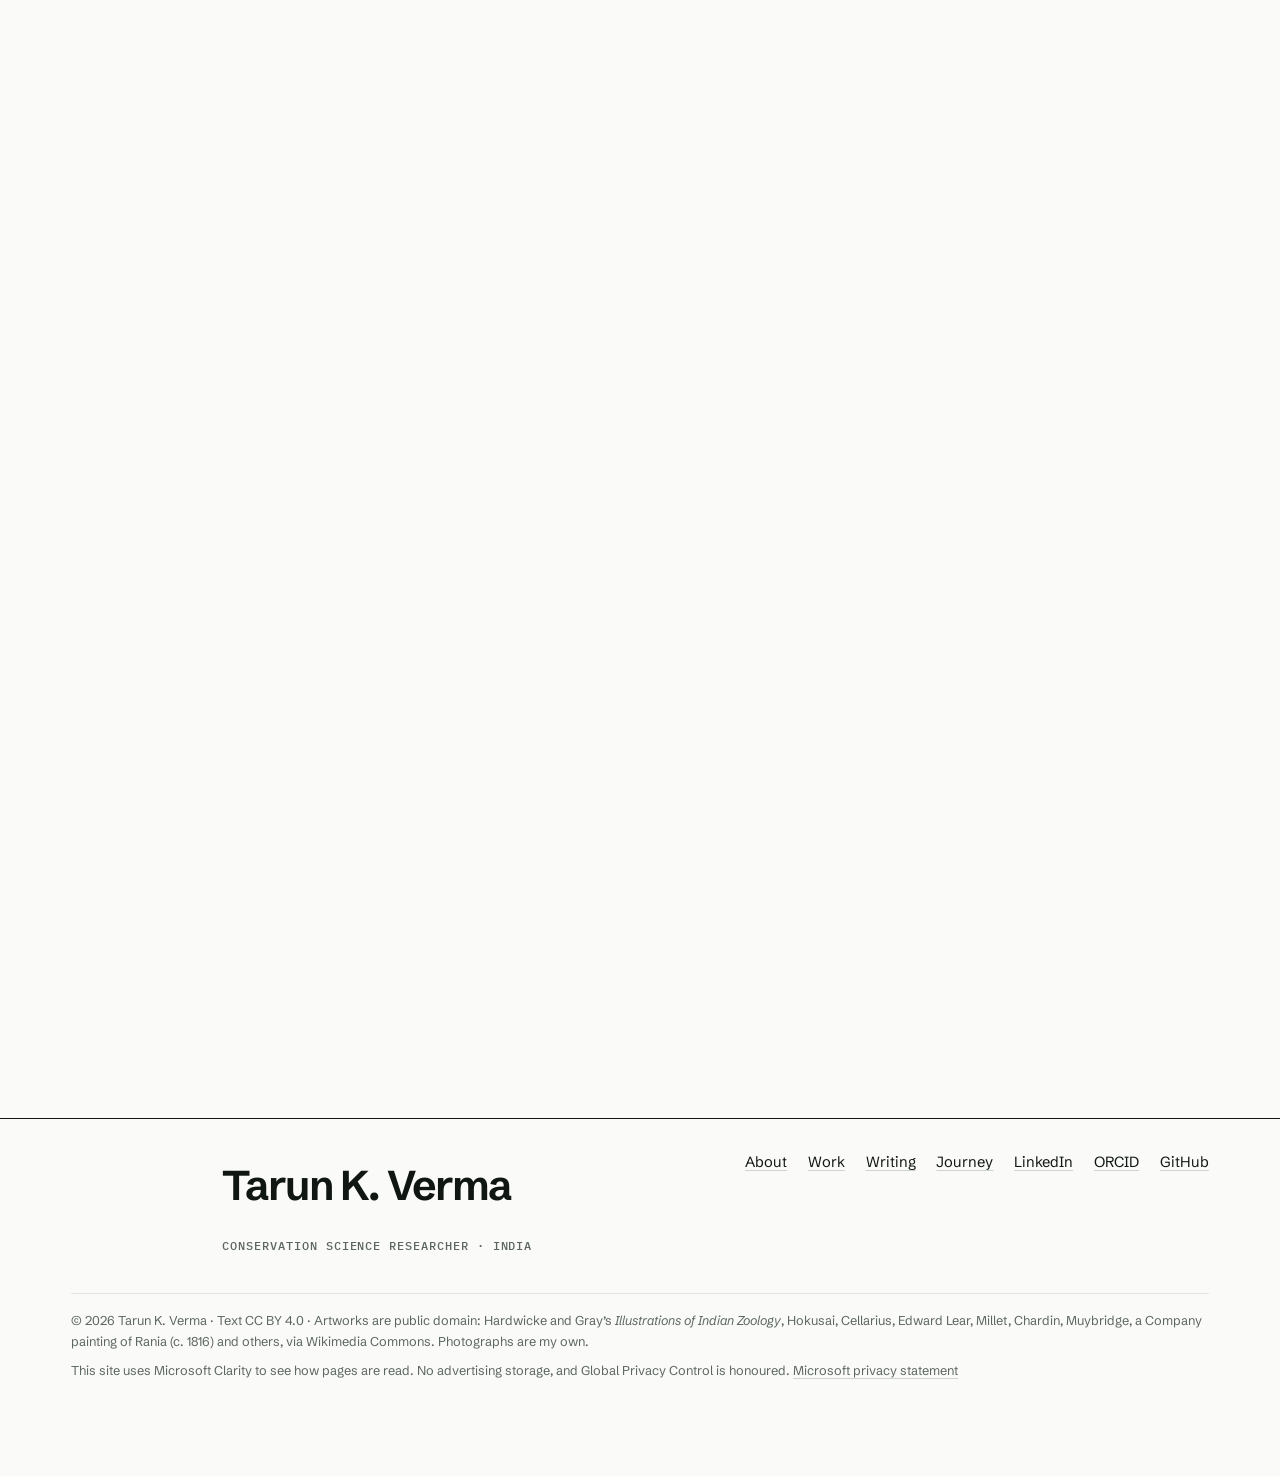
==== commit b4bc3bec: "Jury fixes: hint once on the home page, opaque nav, 4.5:1 contrast, link and button hovers, reduced " ====
--- a/index.html
+++ b/index.html
@@ -6,7 +6,7 @@
 <meta http-equiv="Content-Security-Policy" content="default-src 'self'; script-src 'self' https://www.clarity.ms https://*.clarity.ms https://c.bing.com; connect-src 'self' https://*.clarity.ms https://c.bing.com; img-src 'self' data: https://*.clarity.ms https://c.bing.com; style-src 'self'; font-src 'self'; media-src 'self'; object-src 'none'; base-uri 'self'; form-action 'none'; upgrade-insecure-requests">
 <meta name="referrer" content="strict-origin-when-cross-origin">
 <title>Tarun K. Verma · Conservation Science Researcher, India</title>
-<meta name="description" content="Tarun K. Verma is a conservation science researcher from India working on illegal wildlife trade, behaviour change and impact evaluation. He led the India evaluation of UNEP’s Tide Turners and builds free tools like WildTrace and Sift QDA.">
+<meta name="description" content="Tarun K. Verma, conservation science researcher in India: illegal wildlife trade, behaviour change and impact evaluation, with free tools like WildTrace.">
 <link rel="canonical" href="https://tarunverma.com/">
 <meta name="author" content="Tarun K. Verma">
 <meta name="robots" content="index, follow, max-image-preview:large, max-snippet:-1">
@@ -58,7 +58,7 @@
    "mainEntity": {
     "@id": "https://tarunverma.com/#person"
    },
-   "dateModified": "2026-09-30"
+   "dateModified": "2026-10-20"
   },
   {
    "@type": "Person",
@@ -190,7 +190,7 @@
 <a class="skip" href="#main">Skip to content</a>
 <header class="site-nav">
   <nav class="nav-pill" aria-label="Main">
-    <a class="wordmark" href="/" aria-label="Tarun K. Verma, home"><img class="brand-mark" src="/assets/img/brand/tarun-verma-mark.svg" width="30" height="30" alt=""><b>Tarun K. Verma</b><span>Conservation Science Researcher</span></a>
+    <a class="wordmark" href="/"><img class="brand-mark" src="/assets/img/brand/tarun-verma-mark.svg" width="30" height="30" alt=""><b>Tarun K. Verma</b><span>Conservation Science Researcher</span></a>
     <div class="nav-links"><a href="/" aria-current="page">About</a><a href="/work/">Work</a><a href="/writing/">Writing</a><a href="/journey/">Journey</a></div>
   </nav>
 </header>
@@ -257,7 +257,7 @@
           <a class="card-link" href="/work/#tide-turners">
             <div class="card-img"><img src="/assets/img/photos/tide-turners-fieldwork-school-india.webp" width="1280" height="960" loading="lazy" alt="Students in school uniform sitting in a circle during fieldwork for the Tide Turners evaluation"><img class="card-emb" src="/assets/img/art/emblem-tide-turners.webp" width="720" height="720" loading="lazy" alt=""></div>
             <div class="card-body">
-              <p class="card-kind">Impact evaluation · 2024–25</p>
+              <p class="card-kind">Impact evaluation · 2024 to 2025</p>
               <h3>UNEP Tide Turners</h3>
               <p>Can a plastic challenge that plays like a game change what students do?</p>
               <p class="card-stat"><b>55%</b> ahead of non-participants on household recycling</p>
@@ -283,7 +283,7 @@
           <a class="card-link" href="/work/#protected-area-update">
             <div class="card-img"><img src="/assets/img/work/protected-area-update-explore-map-all-india.webp" width="1400" height="875" loading="lazy" alt="Map of India with conservation news stories clustered where they happened"><img class="card-emb" src="/assets/img/art/emblem-protected-area-update.webp" width="720" height="720" loading="lazy" alt=""></div>
             <div class="card-body">
-              <p class="card-kind">Archive and map · 2022–24</p>
+              <p class="card-kind">Archive and map · 2022 to 2024</p>
               <h3>Protected Area Update</h3>
               <p>Thirty years of Kalpavriksh’s conservation news, searchable and mapped.</p>
               <p class="card-stat"><b>6,000+</b> reports, 1,000+ coded by me</p>
--- a/assets/css/site.css
+++ b/assets/css/site.css
@@ -101,7 +101,7 @@
 .nav-pill {
   position: relative; display: flex; align-items: center; justify-content: space-between; gap: 1rem;
   padding: 7px 7px 7px 18px; border-radius: 999px;
-  background: rgba(255,255,255,.62);
+  background: rgba(255,255,255,.9);
   backdrop-filter: blur(22px) saturate(185%); -webkit-backdrop-filter: blur(22px) saturate(185%);
   border: 1px solid rgba(255,255,255,.85);
   box-shadow: inset 0 1px 0 rgba(255,255,255,.95), inset 0 -1px 0 rgba(16,23,19,.04), 0 1px 2px rgba(16,23,19,.05), 0 14px 36px -20px rgba(16,23,19,.4);
@@ -303,7 +303,9 @@
 .chapter .src { font-family: var(--mono); font-size: .7rem; color: var(--ink-3); }
 @media (max-width: 900px) {
   .journey { grid-template-columns: 1fr; }
-  .stage-wrap { top: 72px; height: 42vh; min-height: 280px; z-index: 3; }
+  /* Phones: a shorter strip, so the chapter being read stays visible below it (jury, journey m-02). */
+  .stage-wrap { top: 64px; height: 30vh; min-height: 210px; z-index: 3; }
+  .chapter { scroll-margin-top: calc(30vh + 80px); }
   .chapter { min-height: 60vh; padding-top: 6vh; background: linear-gradient(var(--bg), var(--bg)); }
 }
 
@@ -587,8 +589,9 @@
    2026-09-28 · Home, name first. A clear promise, proof chips, the origin
    number, four blind spots, a swipeable project rail and quick answers.
    ===================================================================== */
+.hero2-copy { container-type: inline-size; }
 .hero2 { display: grid; grid-template-columns: minmax(0, 7fr) minmax(0, 5fr); gap: clamp(2rem, 5vw, 4.5rem); align-items: center; min-height: calc(100svh - 150px); padding: clamp(1.5rem, 4vw, 3rem) 0 clamp(2rem, 4vw, 3rem); }
-.name-display { font-weight: 660; font-size: clamp(calc(3.6rem - 2pt), calc(1rem + 8.4vw - 2pt), calc(8.6rem - 2pt)); line-height: .9; letter-spacing: -.05em; margin: .9rem 0 0; }
+.name-display { font-weight: 660; font-size: clamp(calc(3.6rem - 2pt), calc(1rem + 8.4vw - 2pt), calc(8.6rem - 2pt)); font-size: min(calc(100cqi / 7), calc(8.6rem - 4pt)); white-space: nowrap; line-height: .9; letter-spacing: -.05em; margin: .9rem 0 0; }
 .promise { font-family: var(--serif); font-style: italic; font-weight: 380; font-size: clamp(1.4rem, 1.05rem + 1.3vw, 2.15rem); line-height: 1.25; color: var(--ink-2); max-width: 30ch; margin: 1.3rem 0 0; }
 .avail { display: inline-flex; align-items: center; gap: .55rem; margin: 1.5rem 0 0; padding: .38rem .85rem .38rem .7rem; border-radius: 999px; background: var(--brand-wash); color: var(--brand); font-size: .86rem; font-weight: 560; }
 .avail i { width: .55rem; height: .55rem; border-radius: 50%; background: var(--brand-bright); box-shadow: 0 0 0 0 rgba(31,138,85,.5); animation: live 2.4s var(--ease) infinite; }
@@ -626,7 +629,7 @@
 .origin { margin-top: clamp(2rem, 5vw, 4rem); padding: clamp(1.8rem, 4vw, 3rem); border-radius: 28px; background: linear-gradient(135deg, #fff, var(--brand-wash)); border: 1px solid var(--rule); }
 .origin-grid { display: grid; grid-template-columns: minmax(0, 4fr) minmax(0, 8fr); gap: clamp(1.5rem, 4vw, 3.5rem); align-items: end; margin-top: 1.2rem; }
 .drop { display: flex; align-items: flex-end; gap: 1rem; height: clamp(170px, 20vw, 240px); }
-.o-bar { flex: 1; position: relative; height: 100%; border-radius: 14px 14px 6px 6px; background: var(--c-pau); display: flex; flex-direction: column; justify-content: space-between; padding: .7rem; color: #fff; transform-origin: bottom; transition: transform 1.2s var(--ease) .2s; }
+.o-bar { flex: 1; position: relative; height: 100%; border-radius: 14px 14px 6px 6px; background: var(--c-pau-ink); display: flex; flex-direction: column; justify-content: space-between; padding: .7rem; color: #fff; transform-origin: bottom; transition: transform 1.2s var(--ease) .2s; }
 .o-bar.low { height: 43.5%; background: repeating-linear-gradient(135deg, #fff 0 7px, #E7F2EB 7px 14px); color: var(--brand); border: 2px dashed var(--brand-bright); }
 .o-bar span { font-family: var(--mono); font-size: .72rem; }
 .o-bar b { font-size: clamp(1.5rem, 1rem + 1.6vw, 2.4rem); font-weight: 680; letter-spacing: -.04em; line-height: 1; }
@@ -725,3 +728,15 @@
 .more > summary:hover { background: color-mix(in srgb, var(--c) 14%, #fff); }
 .more[open] > summary { margin-bottom: .6rem; }
 .proj .lead-in { font-size: 1.05rem; }
+
+/* Jury fixes, 2026-10-20: headings clear the fixed nav; inline links reach a 24 px target and draw the
+   site's green underline on hover instead of only changing colour; videos show focus; the journal
+   button lifts; reduced motion shows every reveal block at once. */
+h2, h3, [id] { scroll-margin-top: 6rem; }
+main p a, main li a:not(.btn):not([class]) { padding-block: 3px; text-decoration-thickness: 1.5px; text-underline-offset: 3px;
+  background: linear-gradient(var(--brand-bright), var(--brand-bright)) 0 100% / 0 2px no-repeat; transition: background-size .3s var(--ease); }
+main p a:hover, main li a:not(.btn):not([class]):hover { background-size: 100% 2px; text-decoration-color: transparent; }
+video:focus-visible { outline: 3px solid var(--brand-bright); outline-offset: 3px; }
+.journal-btn:hover { transform: translateY(-2px); box-shadow: inset 0 1px 0 #fff, 0 18px 36px -16px rgba(16,23,19,.55); }
+@media (max-width: 700px) { .nav-links a { min-height: 44px; display: inline-flex; align-items: center; } }
+@media (prefers-reduced-motion: reduce) { .reveal, [data-reveal], .js-reveal { opacity: 1 !important; transform: none !important; visibility: visible !important; } }
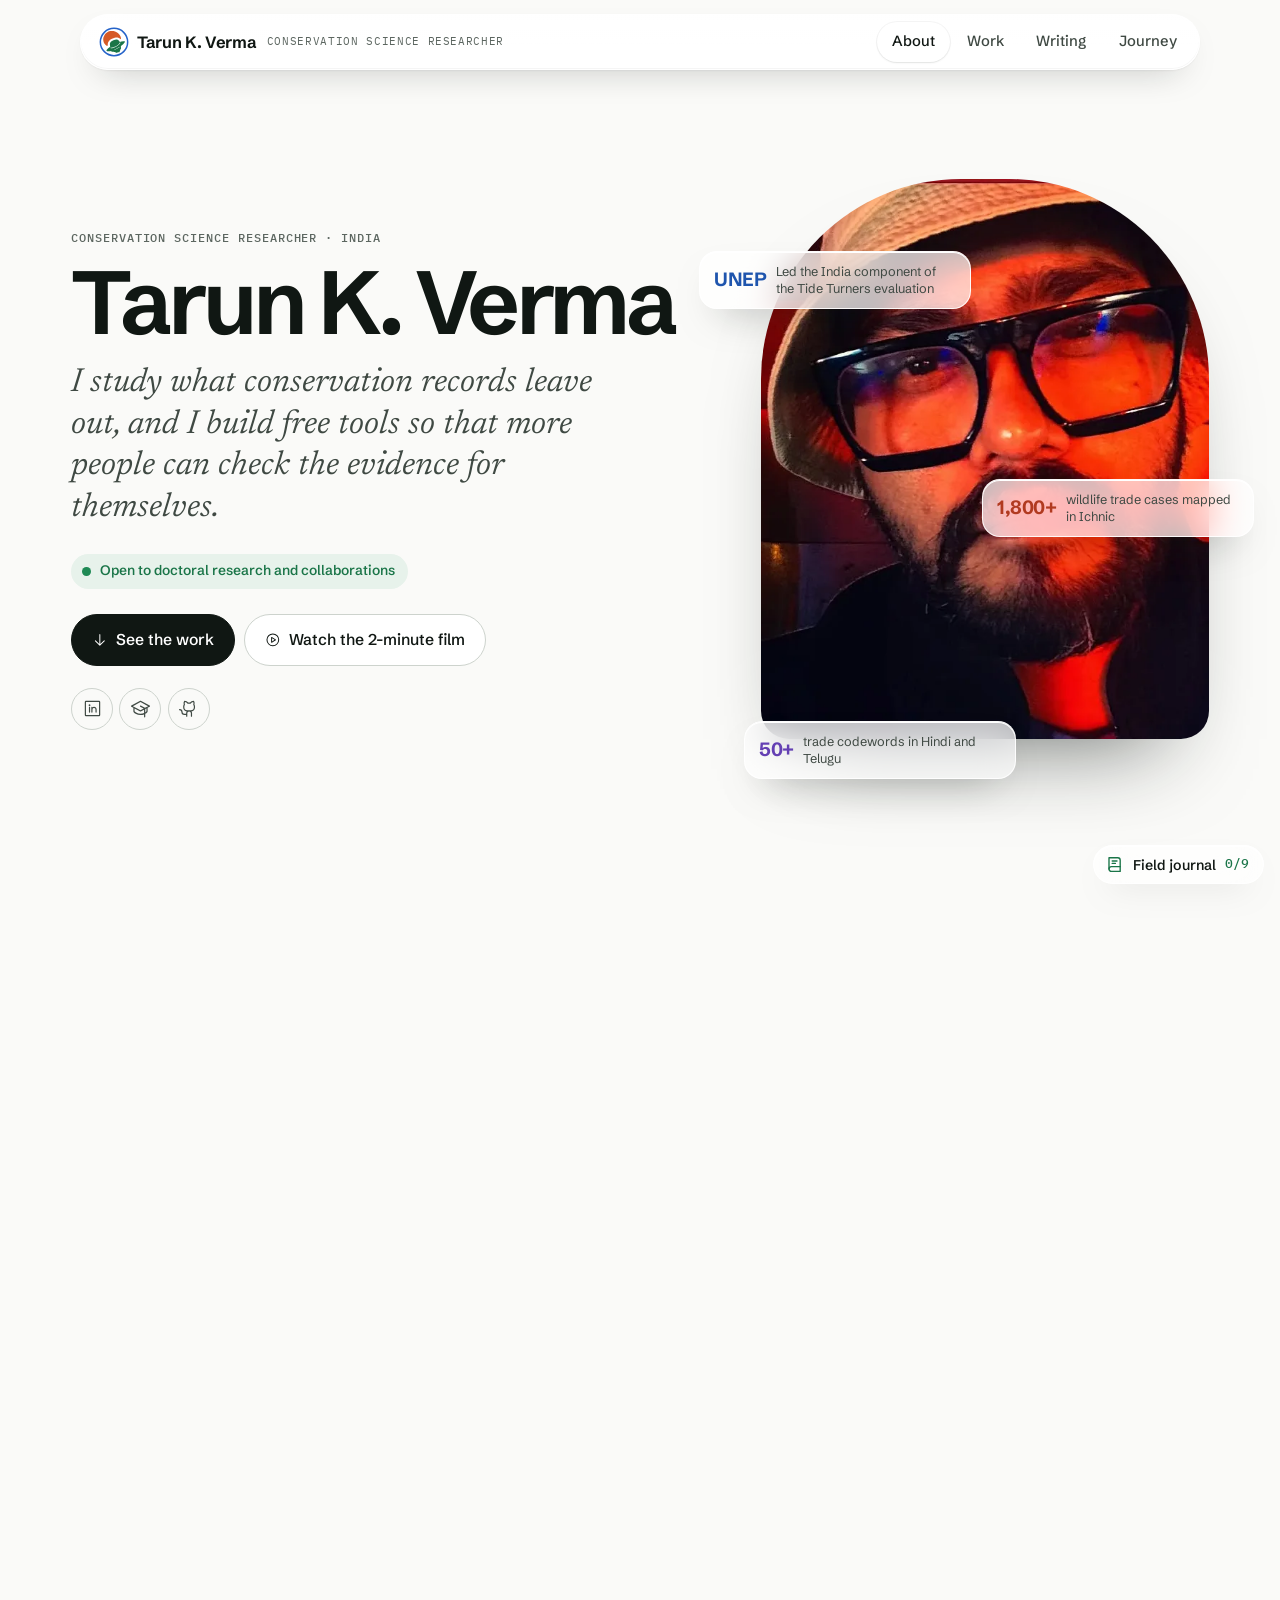
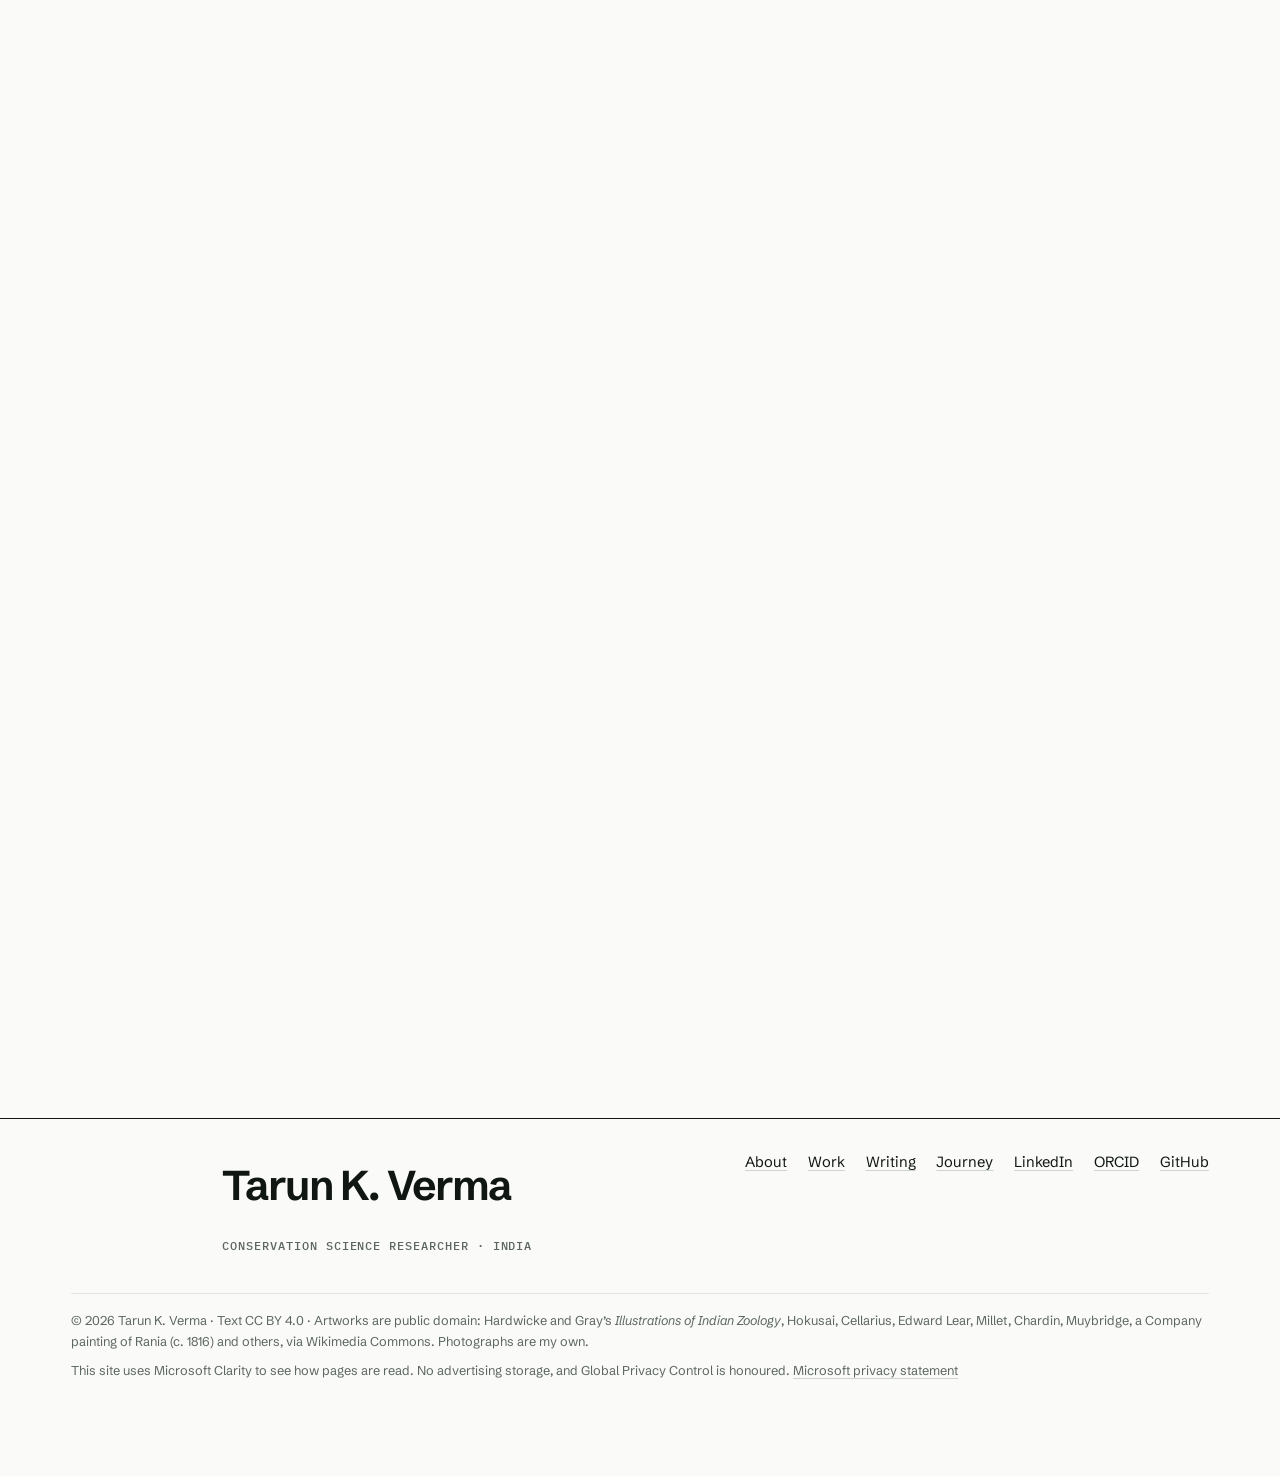
==== commit 52f2fe99: "Ichnic (formerly WildTrace): the project's new name across the site Co-Authored-By: Claude Opus 5.5 " ====
--- a/index.html
+++ b/index.html
@@ -6,7 +6,7 @@
 <meta http-equiv="Content-Security-Policy" content="default-src 'self'; script-src 'self' https://www.clarity.ms https://*.clarity.ms https://c.bing.com; connect-src 'self' https://*.clarity.ms https://c.bing.com; img-src 'self' data: https://*.clarity.ms https://c.bing.com; style-src 'self'; font-src 'self'; media-src 'self'; object-src 'none'; base-uri 'self'; form-action 'none'; upgrade-insecure-requests">
 <meta name="referrer" content="strict-origin-when-cross-origin">
 <title>Tarun K. Verma · Conservation Science Researcher, India</title>
-<meta name="description" content="Tarun K. Verma, conservation science researcher in India: illegal wildlife trade, behaviour change and impact evaluation, with free tools like WildTrace.">
+<meta name="description" content="Tarun K. Verma, conservation science researcher in India: illegal wildlife trade, behaviour change and impact evaluation, with free tools like Ichnic.">
 <link rel="canonical" href="https://tarunverma.com/">
 <meta name="author" content="Tarun K. Verma">
 <meta name="robots" content="index, follow, max-image-preview:large, max-snippet:-1">
@@ -74,8 +74,8 @@
    "url": "https://tarunverma.com/",
    "image": "https://tarunverma.com/assets/img/og-tarun-verma.png",
    "jobTitle": "Conservation Science Researcher",
-   "description": "Tarun K. Verma is a conservation science researcher from India. He studies what conservation records leave out: wildlife trade that English-only monitoring misses, whether behaviour-change programmes change what people do, and who never reached the record at all. He led the India evaluation of UNEP's Tide Turners Plastic Challenge with the University of Oxford and ATREE, and builds open tools such as WildTrace and Sift QDA.",
-   "disambiguatingDescription": "Indian conservation science researcher (ORCID 0009-0009-4130-2455); creator of WildTrace and Sift QDA.",
+   "description": "Tarun K. Verma is a conservation science researcher from India. He studies what conservation records leave out: wildlife trade that English-only monitoring misses, whether behaviour-change programmes change what people do, and who never reached the record at all. He led the India evaluation of UNEP's Tide Turners Plastic Challenge with the University of Oxford and ATREE, and builds open tools such as Ichnic and Sift QDA.",
+   "disambiguatingDescription": "Indian conservation science researcher (ORCID 0009-0009-4130-2455); creator of Ichnic and Sift QDA.",
    "slogan": "I study what conservation records leave out, and I build free tools so that more people can check the evidence for themselves.",
    "hasOccupation": {
     "@type": "Occupation",
@@ -153,7 +153,7 @@
      "name": "Who is Tarun K. Verma?",
      "acceptedAnswer": {
       "@type": "Answer",
-      "text": "Tarun K. Verma (Tarun Verma, Tarun Kumar Verma) is a conservation science researcher from India, raised in Udaipur, Rajasthan. He works on illegal wildlife trade, conservation behaviour change and impact evaluation, and builds open-source research tools such as WildTrace and Sift QDA. Before moving into science, he worked with Raghu Rai's photography magazine from 2015 to 2018."
+      "text": "Tarun K. Verma (Tarun Verma, Tarun Kumar Verma) is a conservation science researcher from India, raised in Udaipur, Rajasthan. He works on illegal wildlife trade, conservation behaviour change and impact evaluation, and builds open-source research tools such as Ichnic and Sift QDA. Before moving into science, he worked with Raghu Rai's photography magazine from 2015 to 2018."
      }
     },
     {
@@ -217,7 +217,7 @@
       <div class="hero2-photo"><img src="/assets/img/photos/tarun-verma-conservation-science-researcher-self-portrait-2022.webp" width="780" height="780" alt="Tarun K. Verma, conservation science researcher, in a bucket hat and glasses" fetchpriority="high"></div>
       <ul class="chips" aria-label="At a glance">
         <li class="chip c-tide"><b>UNEP</b><span>Led the India component of the Tide Turners evaluation</span></li>
-        <li class="chip c-wild"><b>1,800+</b><span>wildlife trade cases mapped in WildTrace</span></li>
+        <li class="chip c-wild"><b>1,800+</b><span>wildlife trade cases mapped in Ichnic</span></li>
         <li class="chip c-sift"><b>50+</b><span>trade codewords in Hindi and Telugu</span></li>
       </ul>
     </figure>
@@ -268,10 +268,10 @@
         </article>
         <article class="card c-wild" aria-roledescription="slide" aria-label="2 of 5">
           <a class="card-link" href="/work/#wildtrace">
-            <div class="card-img"><img src="/assets/img/work/wildtrace-illegal-wildlife-trade-atlas-globe.webp" width="1400" height="875" loading="lazy" alt="The WildTrace atlas: a globe with clusters of wildlife seizure cases"><img class="card-emb" src="/assets/img/art/emblem-wildtrace.webp" width="720" height="720" loading="lazy" alt=""></div>
+            <div class="card-img"><img src="/assets/img/work/wildtrace-illegal-wildlife-trade-atlas-globe.webp" width="1400" height="875" loading="lazy" alt="The Ichnic atlas: a globe with clusters of wildlife seizure cases"><img class="card-emb" src="/assets/img/art/emblem-wildtrace.webp" width="720" height="720" loading="lazy" alt=""></div>
             <div class="card-body">
               <p class="card-kind">Open atlas · 2026</p>
-              <h3>WildTrace</h3>
+              <h3>Ichnic</h3>
               <p>An open atlas of illegal wildlife trade, every case graded by its evidence.</p>
               <p class="card-stat"><b>1,800+</b> graded cases, updated daily</p>
               <span class="card-go">Explore the project <svg class="ico" aria-hidden="true" focusable="false" xmlns="http://www.w3.org/2000/svg" viewBox="0 0 256 256" fill="currentColor"><path d="M221.66,133.66l-72,72a8,8,0,0,1-11.32-11.32L196.69,136H40a8,8,0,0,1,0-16H196.69L138.34,61.66a8,8,0,0,1,11.32-11.32l72,72A8,8,0,0,1,221.66,133.66Z"/></svg>
@@ -333,7 +333,7 @@
   <section class="section reveal" aria-labelledby="new">
     <div class="sec-head"><p class="label">03 · Latest</p><div><h2 class="h2" id="new">What’s new</h2></div></div>
     <ul class="news2">
-      <li class="c-wild"><a href="https://tarunv13.github.io/wildtrace/"><time datetime="2026-09-29">Sept 2026</time><span class="tag"><svg class="ico" aria-hidden="true" focusable="false" xmlns="http://www.w3.org/2000/svg" viewBox="0 0 256 256" fill="currentColor"><path d="M69.12,94.15,28.5,128l40.62,33.85a8,8,0,1,1-10.24,12.29l-48-40a8,8,0,0,1,0-12.29l48-40a8,8,0,0,1,10.24,12.3Zm176,27.7-48-40a8,8,0,1,0-10.24,12.3L227.5,128l-40.62,33.85a8,8,0,1,0,10.24,12.29l48-40a8,8,0,0,0,0-12.29ZM162.73,32.48a8,8,0,0,0-10.25,4.79l-64,176a8,8,0,0,0,4.79,10.26A8.14,8.14,0,0,0,96,224a8,8,0,0,0,7.52-5.27l64-176A8,8,0,0,0,162.73,32.48Z"/></svg>Release</span><b>WildTrace v1.11</b><span>now answers questions, and its accuracy is measured</span><svg class="ico" aria-hidden="true" focusable="false" xmlns="http://www.w3.org/2000/svg" viewBox="0 0 256 256" fill="currentColor"><path d="M200,64V168a8,8,0,0,1-16,0V83.31L69.66,197.66a8,8,0,0,1-11.32-11.32L172.69,72H88a8,8,0,0,1,0-16H192A8,8,0,0,1,200,64Z"/></svg></a></li>
+      <li class="c-wild"><a href="https://tarunv13.github.io/wildtrace/"><time datetime="2026-09-29">Sept 2026</time><span class="tag"><svg class="ico" aria-hidden="true" focusable="false" xmlns="http://www.w3.org/2000/svg" viewBox="0 0 256 256" fill="currentColor"><path d="M69.12,94.15,28.5,128l40.62,33.85a8,8,0,1,1-10.24,12.29l-48-40a8,8,0,0,1,0-12.29l48-40a8,8,0,0,1,10.24,12.3Zm176,27.7-48-40a8,8,0,1,0-10.24,12.3L227.5,128l-40.62,33.85a8,8,0,1,0,10.24,12.29l48-40a8,8,0,0,0,0-12.29ZM162.73,32.48a8,8,0,0,0-10.25,4.79l-64,176a8,8,0,0,0,4.79,10.26A8.14,8.14,0,0,0,96,224a8,8,0,0,0,7.52-5.27l64-176A8,8,0,0,0,162.73,32.48Z"/></svg>Release</span><b>Ichnic v1.11</b><span>now answers questions, and its accuracy is measured</span><svg class="ico" aria-hidden="true" focusable="false" xmlns="http://www.w3.org/2000/svg" viewBox="0 0 256 256" fill="currentColor"><path d="M200,64V168a8,8,0,0,1-16,0V83.31L69.66,197.66a8,8,0,0,1-11.32-11.32L172.69,72H88a8,8,0,0,1,0-16H192A8,8,0,0,1,200,64Z"/></svg></a></li>
       <li class="c-sift"><a href="https://github.com/tarunv13/sift-qda/releases/latest"><time datetime="2026-09-17">Sept 2026</time><span class="tag"><svg class="ico" aria-hidden="true" focusable="false" xmlns="http://www.w3.org/2000/svg" viewBox="0 0 256 256" fill="currentColor"><path d="M69.12,94.15,28.5,128l40.62,33.85a8,8,0,1,1-10.24,12.29l-48-40a8,8,0,0,1,0-12.29l48-40a8,8,0,0,1,10.24,12.3Zm176,27.7-48-40a8,8,0,1,0-10.24,12.3L227.5,128l-40.62,33.85a8,8,0,1,0,10.24,12.29l48-40a8,8,0,0,0,0-12.29ZM162.73,32.48a8,8,0,0,0-10.25,4.79l-64,176a8,8,0,0,0,4.79,10.26A8.14,8.14,0,0,0,96,224a8,8,0,0,0,7.52-5.27l64-176A8,8,0,0,0,162.73,32.48Z"/></svg>Release</span><b>Sift QDA v0.2.2</b><span>free qualitative analysis for Windows</span><svg class="ico" aria-hidden="true" focusable="false" xmlns="http://www.w3.org/2000/svg" viewBox="0 0 256 256" fill="currentColor"><path d="M200,64V168a8,8,0,0,1-16,0V83.31L69.66,197.66a8,8,0,0,1-11.32-11.32L172.69,72H88a8,8,0,0,1,0-16H192A8,8,0,0,1,200,64Z"/></svg></a></li>
       <li class="c-tide"><a href="https://doi.org/10.31235/osf.io/48gbd_v1"><time datetime="2026-08-24">Aug 2026</time><span class="tag"><svg class="ico" aria-hidden="true" focusable="false" xmlns="http://www.w3.org/2000/svg" viewBox="0 0 256 256" fill="currentColor"><path d="M213.66,82.34l-56-56A8,8,0,0,0,152,24H56A16,16,0,0,0,40,40V216a16,16,0,0,0,16,16H200a16,16,0,0,0,16-16V88A8,8,0,0,0,213.66,82.34ZM160,51.31,188.69,80H160ZM200,216H56V40h88V88a8,8,0,0,0,8,8h48V216Zm-32-80a8,8,0,0,1-8,8H96a8,8,0,0,1,0-16h64A8,8,0,0,1,168,136Zm0,32a8,8,0,0,1-8,8H96a8,8,0,0,1,0-16h64A8,8,0,0,1,168,168Z"/></svg>Preprint</span><b>From knowledge to behaviour change</b><span>the Tide Turners evaluation, first-authored</span><svg class="ico" aria-hidden="true" focusable="false" xmlns="http://www.w3.org/2000/svg" viewBox="0 0 256 256" fill="currentColor"><path d="M200,64V168a8,8,0,0,1-16,0V83.31L69.66,197.66a8,8,0,0,1-11.32-11.32L172.69,72H88a8,8,0,0,1,0-16H192A8,8,0,0,1,200,64Z"/></svg></a></li>
       <li class="c-kosma"><a href="/writing/#recognition"><time datetime="2025-09">Sept 2025</time><span class="tag"><svg class="ico" aria-hidden="true" focusable="false" xmlns="http://www.w3.org/2000/svg" viewBox="0 0 256 256" fill="currentColor"><path d="M128,136a8,8,0,0,1-8,8H72a8,8,0,0,1,0-16h48A8,8,0,0,1,128,136Zm-8-40H72a8,8,0,0,0,0,16h48a8,8,0,0,0,0-16Zm112,65.47V224A8,8,0,0,1,220,231l-24-13.74L172,231A8,8,0,0,1,160,224V200H40a16,16,0,0,1-16-16V56A16,16,0,0,1,40,40H216a16,16,0,0,1,16,16V86.53a51.88,51.88,0,0,1,0,74.94ZM160,184V161.47A52,52,0,0,1,216,76V56H40V184Zm56-12a51.88,51.88,0,0,1-40,0v38.22l16-9.16a8,8,0,0,1,7.94,0l16,9.16Zm16-48a36,36,0,1,0-36,36A36,36,0,0,0,232,124Z"/></svg>Award</span><b>Sponsored delegate, CHANGE 2025</b><span>Social Marketing @ Griffith, Brisbane</span><svg class="ico" aria-hidden="true" focusable="false" xmlns="http://www.w3.org/2000/svg" viewBox="0 0 256 256" fill="currentColor"><path d="M221.66,133.66l-72,72a8,8,0,0,1-11.32-11.32L196.69,136H40a8,8,0,0,1,0-16H196.69L138.34,61.66a8,8,0,0,1,11.32-11.32l72,72A8,8,0,0,1,221.66,133.66Z"/></svg>
@@ -373,7 +373,7 @@
     <div class="faq">
       <details open>
         <summary>Who is Tarun K. Verma?</summary>
-        <p>Tarun K. Verma (Tarun Verma, Tarun Kumar Verma) is a conservation science researcher from India, raised in Udaipur, Rajasthan <span class="spot-slot" data-species="bustard"></span>. He works on illegal wildlife trade, conservation behaviour change and impact evaluation, and builds open-source research tools such as WildTrace and Sift QDA. Before moving into science, he worked with Raghu Rai’s photography magazine from 2015 to 2018, where he learned to read an image for its framing, its timing and what it leaves out.</p>
+        <p>Tarun K. Verma (Tarun Verma, Tarun Kumar Verma) is a conservation science researcher from India, raised in Udaipur, Rajasthan <span class="spot-slot" data-species="bustard"></span>. He works on illegal wildlife trade, conservation behaviour change and impact evaluation, and builds open-source research tools such as Ichnic and Sift QDA. Before moving into science, he worked with Raghu Rai’s photography magazine from 2015 to 2018, where he learned to read an image for its framing, its timing and what it leaves out.</p>
       </details>
       <details>
         <summary>What has he worked on?</summary>
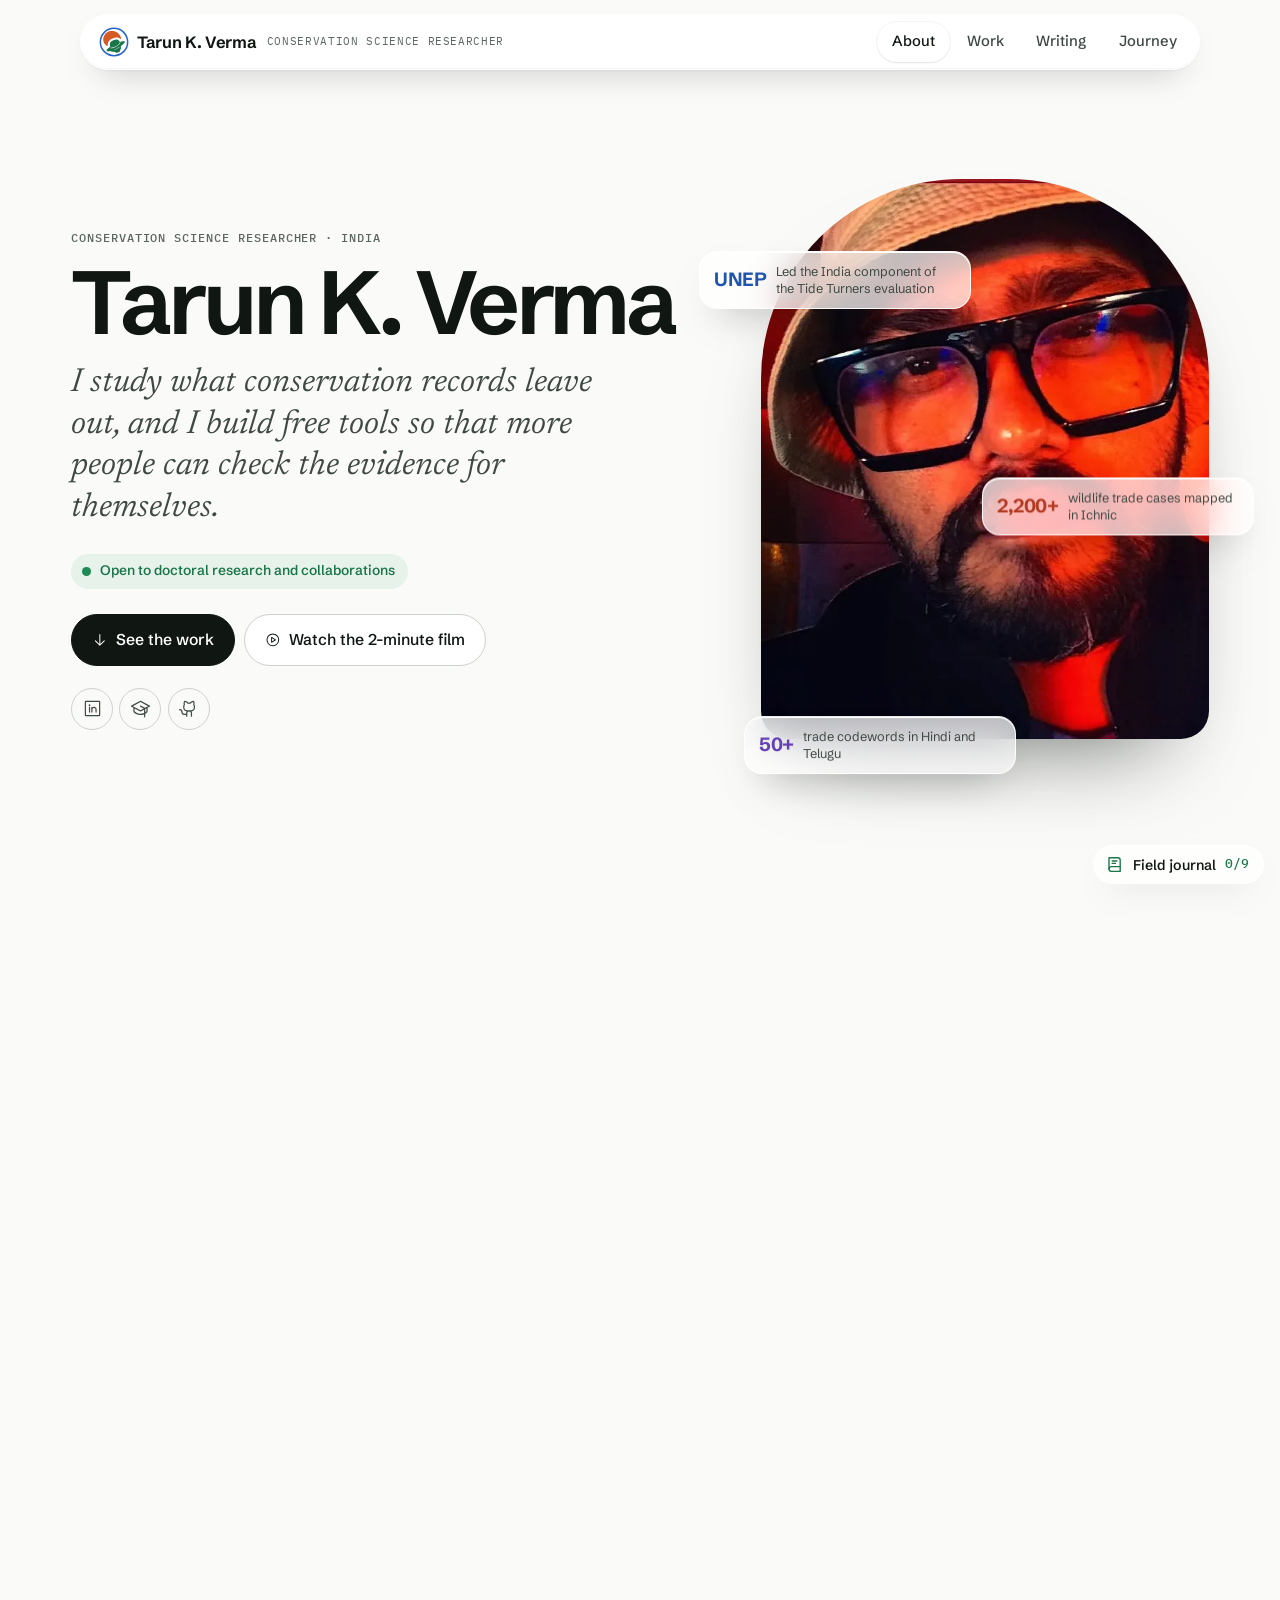
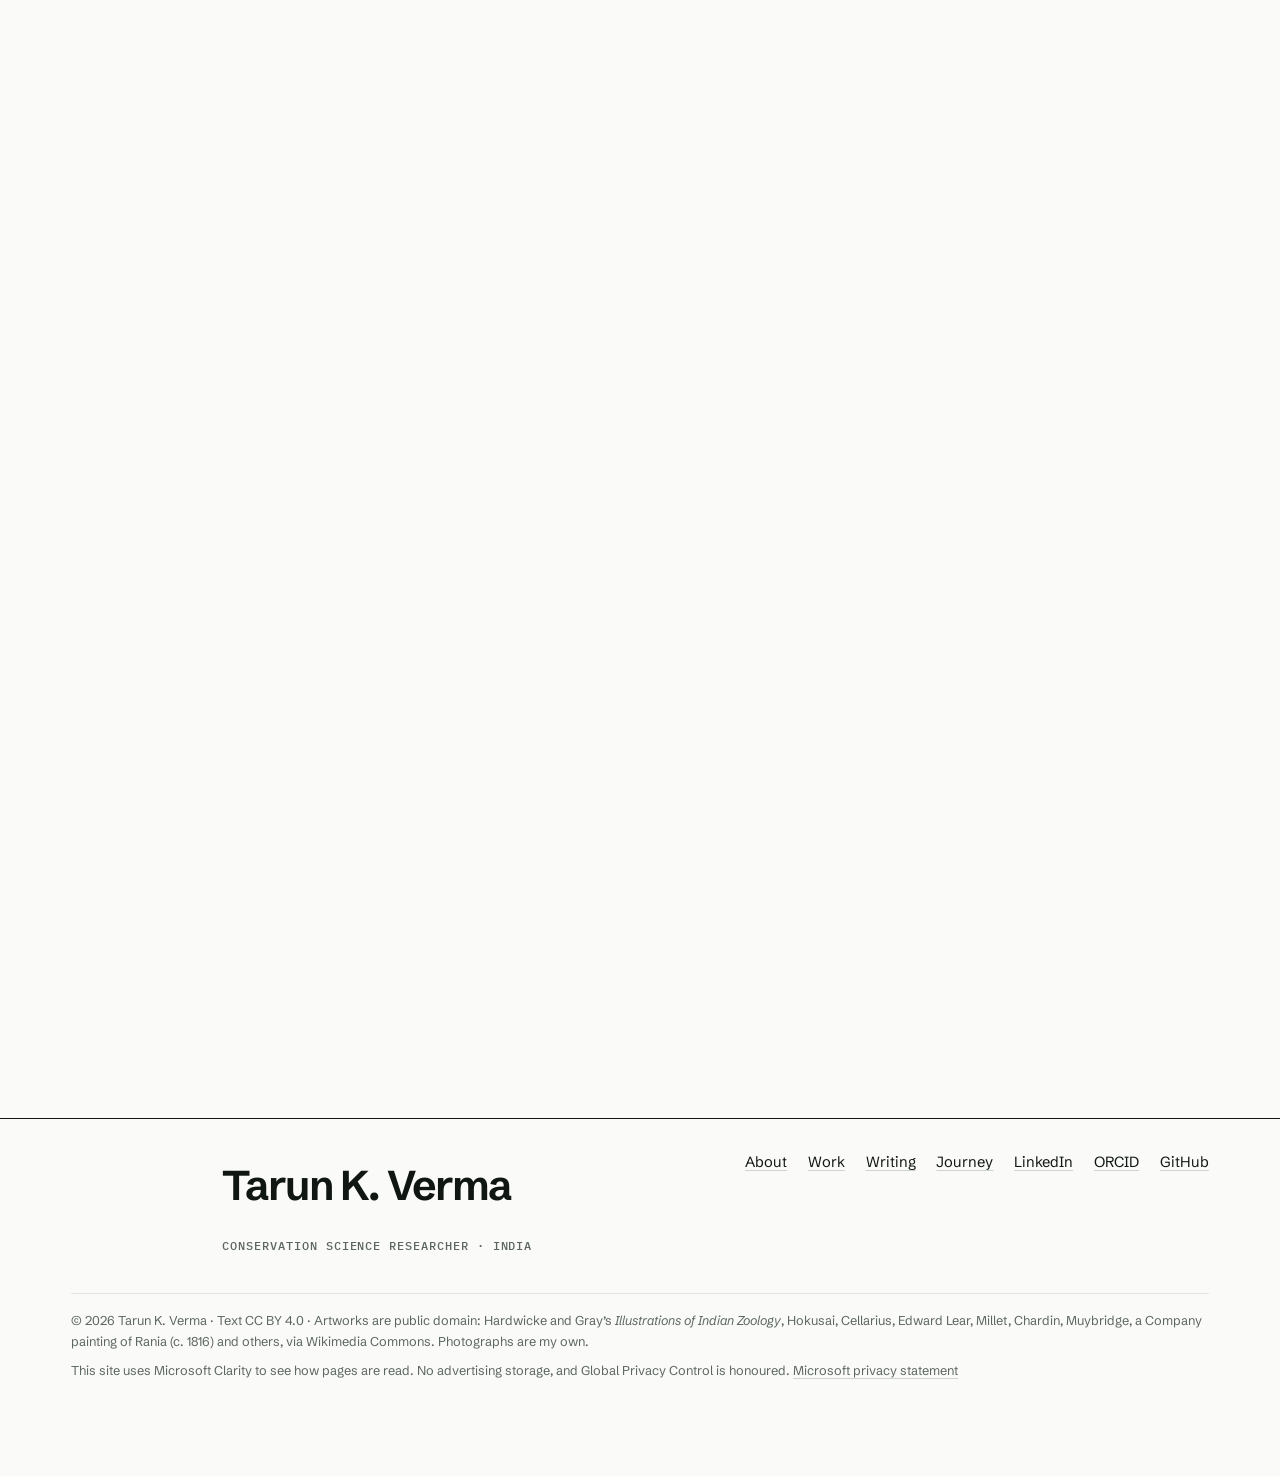
==== commit 3b84ea95: "Ichnic: current figures (2,200+ cases, 96.5% blind audit, v2.0.0 DOI) Co-Authored-By: Claude Opus 5." ====
--- a/index.html
+++ b/index.html
@@ -58,7 +58,7 @@
    "mainEntity": {
     "@id": "https://tarunverma.com/#person"
    },
-   "dateModified": "2026-10-20"
+   "dateModified": "2026-10-21"
   },
   {
    "@type": "Person",
@@ -217,7 +217,7 @@
       <div class="hero2-photo"><img src="/assets/img/photos/tarun-verma-conservation-science-researcher-self-portrait-2022.webp" width="780" height="780" alt="Tarun K. Verma, conservation science researcher, in a bucket hat and glasses" fetchpriority="high"></div>
       <ul class="chips" aria-label="At a glance">
         <li class="chip c-tide"><b>UNEP</b><span>Led the India component of the Tide Turners evaluation</span></li>
-        <li class="chip c-wild"><b>1,800+</b><span>wildlife trade cases mapped in Ichnic</span></li>
+        <li class="chip c-wild"><b>2,200+</b><span>wildlife trade cases mapped in Ichnic</span></li>
         <li class="chip c-sift"><b>50+</b><span>trade codewords in Hindi and Telugu</span></li>
       </ul>
     </figure>
@@ -273,7 +273,7 @@
               <p class="card-kind">Open atlas · 2026</p>
               <h3>Ichnic</h3>
               <p>An open atlas of illegal wildlife trade, every case graded by its evidence.</p>
-              <p class="card-stat"><b>1,800+</b> graded cases, updated daily</p>
+              <p class="card-stat"><b>2,200+</b> graded cases, updated daily</p>
               <span class="card-go">Explore the project <svg class="ico" aria-hidden="true" focusable="false" xmlns="http://www.w3.org/2000/svg" viewBox="0 0 256 256" fill="currentColor"><path d="M221.66,133.66l-72,72a8,8,0,0,1-11.32-11.32L196.69,136H40a8,8,0,0,1,0-16H196.69L138.34,61.66a8,8,0,0,1,11.32-11.32l72,72A8,8,0,0,1,221.66,133.66Z"/></svg>
 </span>
             </div>
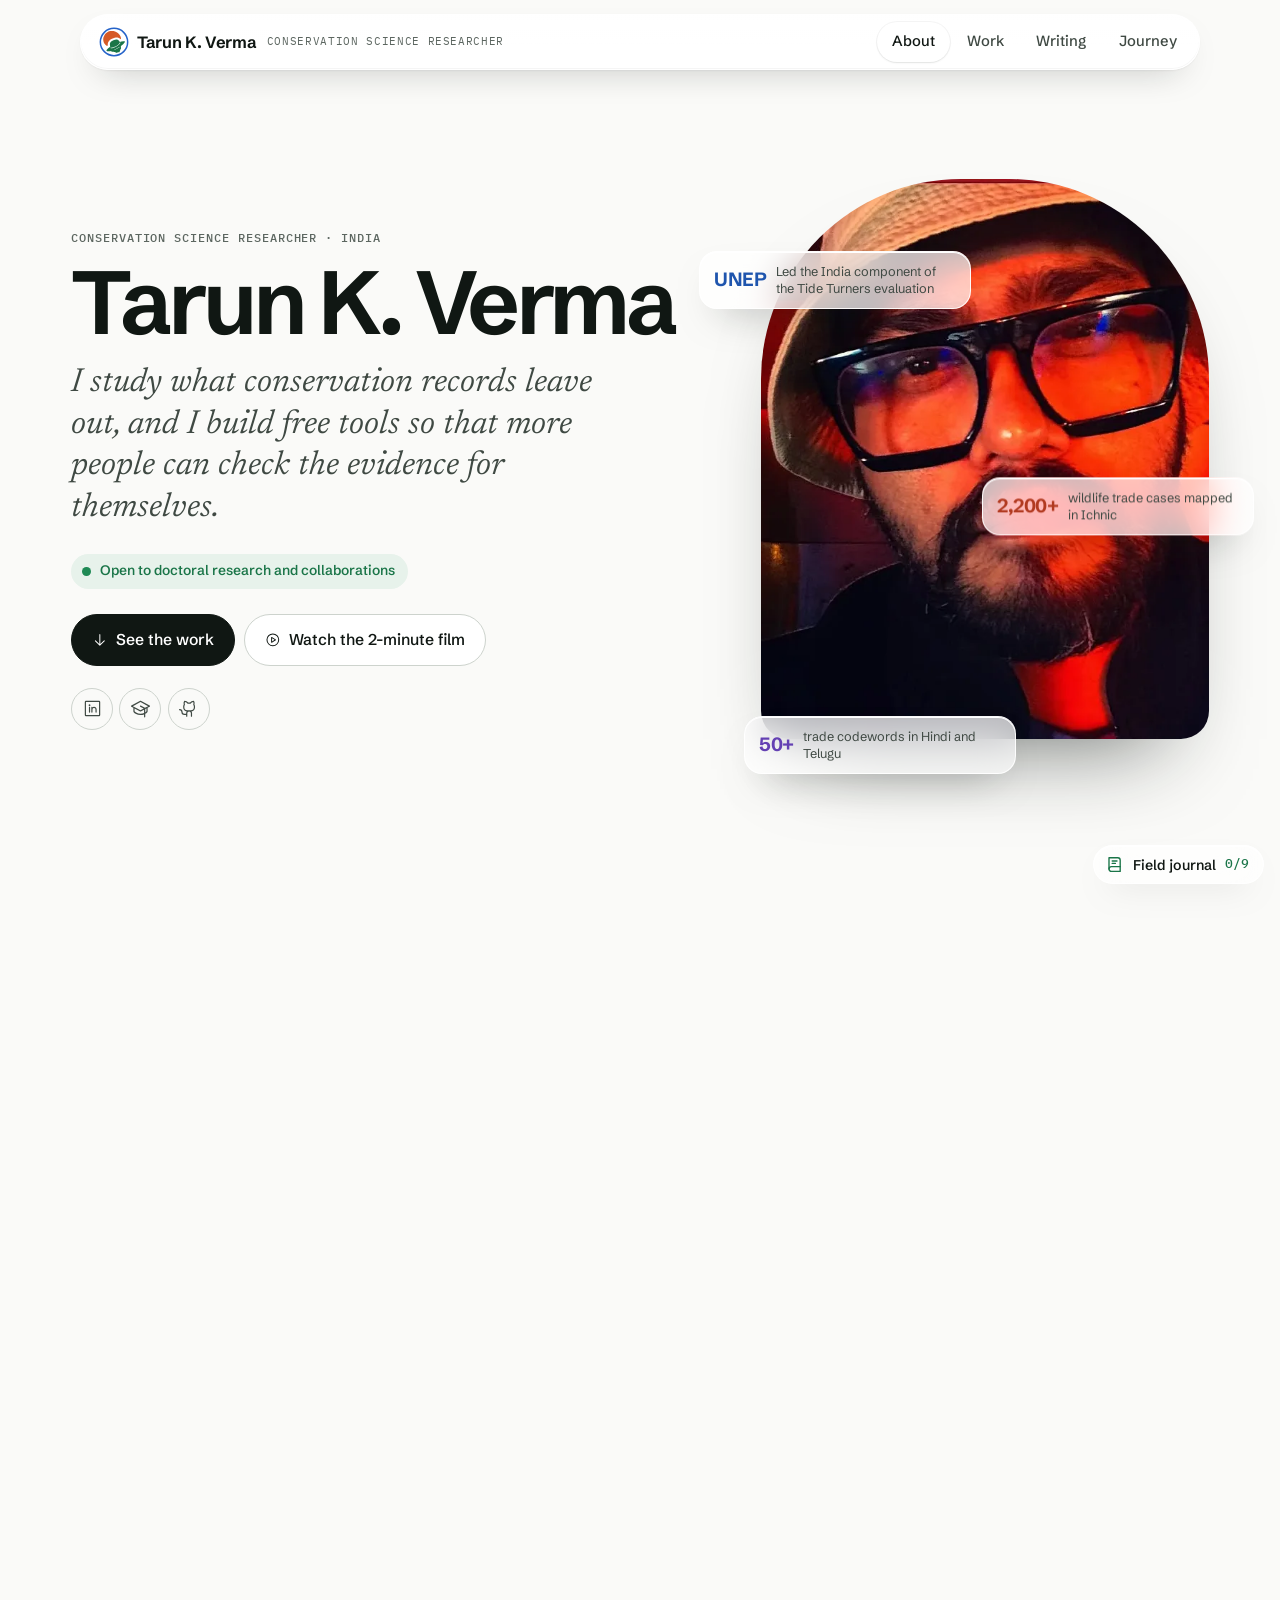
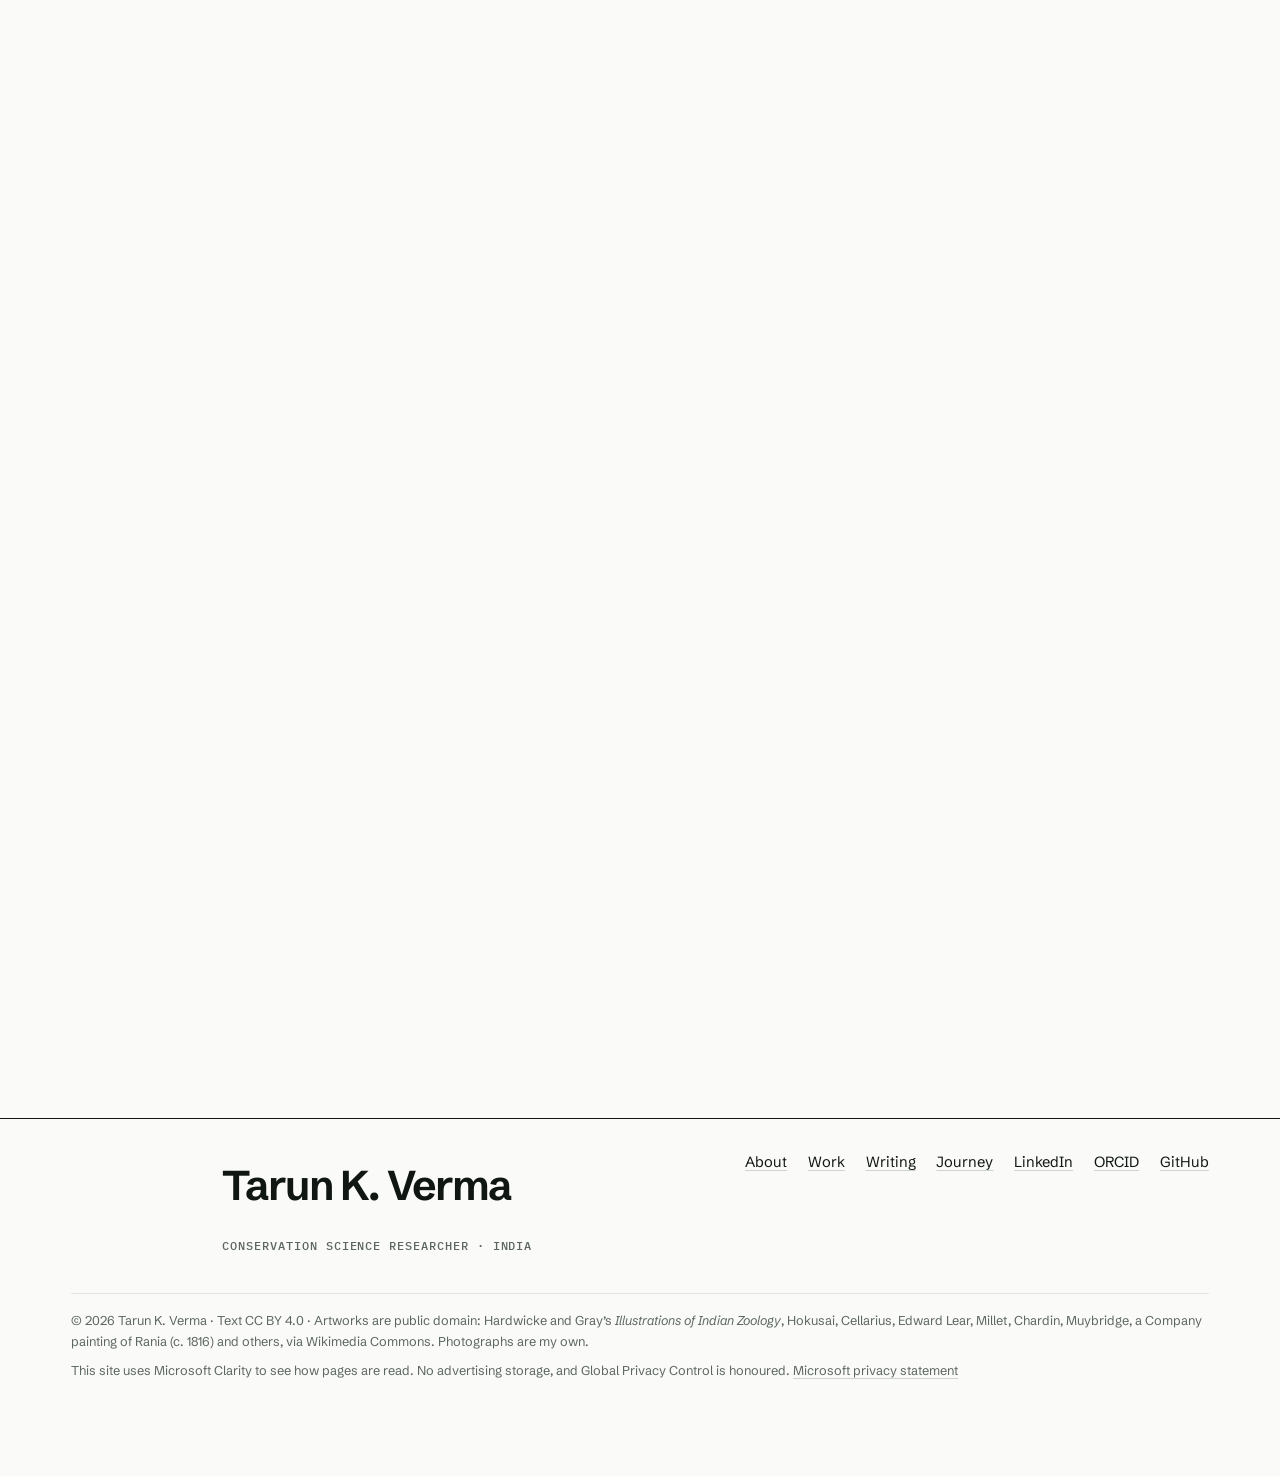
==== commit 0d107f4a: "Ichnic links: tarunv13.github.io/ichnic and github.com/tarunv13/ichnic Co-Authored-By: Claude Opus 5" ====
--- a/index.html
+++ b/index.html
@@ -333,7 +333,7 @@
   <section class="section reveal" aria-labelledby="new">
     <div class="sec-head"><p class="label">03 · Latest</p><div><h2 class="h2" id="new">What’s new</h2></div></div>
     <ul class="news2">
-      <li class="c-wild"><a href="https://tarunv13.github.io/wildtrace/"><time datetime="2026-09-29">Sept 2026</time><span class="tag"><svg class="ico" aria-hidden="true" focusable="false" xmlns="http://www.w3.org/2000/svg" viewBox="0 0 256 256" fill="currentColor"><path d="M69.12,94.15,28.5,128l40.62,33.85a8,8,0,1,1-10.24,12.29l-48-40a8,8,0,0,1,0-12.29l48-40a8,8,0,0,1,10.24,12.3Zm176,27.7-48-40a8,8,0,1,0-10.24,12.3L227.5,128l-40.62,33.85a8,8,0,1,0,10.24,12.29l48-40a8,8,0,0,0,0-12.29ZM162.73,32.48a8,8,0,0,0-10.25,4.79l-64,176a8,8,0,0,0,4.79,10.26A8.14,8.14,0,0,0,96,224a8,8,0,0,0,7.52-5.27l64-176A8,8,0,0,0,162.73,32.48Z"/></svg>Release</span><b>Ichnic v1.11</b><span>now answers questions, and its accuracy is measured</span><svg class="ico" aria-hidden="true" focusable="false" xmlns="http://www.w3.org/2000/svg" viewBox="0 0 256 256" fill="currentColor"><path d="M200,64V168a8,8,0,0,1-16,0V83.31L69.66,197.66a8,8,0,0,1-11.32-11.32L172.69,72H88a8,8,0,0,1,0-16H192A8,8,0,0,1,200,64Z"/></svg></a></li>
+      <li class="c-wild"><a href="https://tarunv13.github.io/ichnic/"><time datetime="2026-09-29">Sept 2026</time><span class="tag"><svg class="ico" aria-hidden="true" focusable="false" xmlns="http://www.w3.org/2000/svg" viewBox="0 0 256 256" fill="currentColor"><path d="M69.12,94.15,28.5,128l40.62,33.85a8,8,0,1,1-10.24,12.29l-48-40a8,8,0,0,1,0-12.29l48-40a8,8,0,0,1,10.24,12.3Zm176,27.7-48-40a8,8,0,1,0-10.24,12.3L227.5,128l-40.62,33.85a8,8,0,1,0,10.24,12.29l48-40a8,8,0,0,0,0-12.29ZM162.73,32.48a8,8,0,0,0-10.25,4.79l-64,176a8,8,0,0,0,4.79,10.26A8.14,8.14,0,0,0,96,224a8,8,0,0,0,7.52-5.27l64-176A8,8,0,0,0,162.73,32.48Z"/></svg>Release</span><b>Ichnic v1.11</b><span>now answers questions, and its accuracy is measured</span><svg class="ico" aria-hidden="true" focusable="false" xmlns="http://www.w3.org/2000/svg" viewBox="0 0 256 256" fill="currentColor"><path d="M200,64V168a8,8,0,0,1-16,0V83.31L69.66,197.66a8,8,0,0,1-11.32-11.32L172.69,72H88a8,8,0,0,1,0-16H192A8,8,0,0,1,200,64Z"/></svg></a></li>
       <li class="c-sift"><a href="https://github.com/tarunv13/sift-qda/releases/latest"><time datetime="2026-09-17">Sept 2026</time><span class="tag"><svg class="ico" aria-hidden="true" focusable="false" xmlns="http://www.w3.org/2000/svg" viewBox="0 0 256 256" fill="currentColor"><path d="M69.12,94.15,28.5,128l40.62,33.85a8,8,0,1,1-10.24,12.29l-48-40a8,8,0,0,1,0-12.29l48-40a8,8,0,0,1,10.24,12.3Zm176,27.7-48-40a8,8,0,1,0-10.24,12.3L227.5,128l-40.62,33.85a8,8,0,1,0,10.24,12.29l48-40a8,8,0,0,0,0-12.29ZM162.73,32.48a8,8,0,0,0-10.25,4.79l-64,176a8,8,0,0,0,4.79,10.26A8.14,8.14,0,0,0,96,224a8,8,0,0,0,7.52-5.27l64-176A8,8,0,0,0,162.73,32.48Z"/></svg>Release</span><b>Sift QDA v0.2.2</b><span>free qualitative analysis for Windows</span><svg class="ico" aria-hidden="true" focusable="false" xmlns="http://www.w3.org/2000/svg" viewBox="0 0 256 256" fill="currentColor"><path d="M200,64V168a8,8,0,0,1-16,0V83.31L69.66,197.66a8,8,0,0,1-11.32-11.32L172.69,72H88a8,8,0,0,1,0-16H192A8,8,0,0,1,200,64Z"/></svg></a></li>
       <li class="c-tide"><a href="https://doi.org/10.31235/osf.io/48gbd_v1"><time datetime="2026-08-24">Aug 2026</time><span class="tag"><svg class="ico" aria-hidden="true" focusable="false" xmlns="http://www.w3.org/2000/svg" viewBox="0 0 256 256" fill="currentColor"><path d="M213.66,82.34l-56-56A8,8,0,0,0,152,24H56A16,16,0,0,0,40,40V216a16,16,0,0,0,16,16H200a16,16,0,0,0,16-16V88A8,8,0,0,0,213.66,82.34ZM160,51.31,188.69,80H160ZM200,216H56V40h88V88a8,8,0,0,0,8,8h48V216Zm-32-80a8,8,0,0,1-8,8H96a8,8,0,0,1,0-16h64A8,8,0,0,1,168,136Zm0,32a8,8,0,0,1-8,8H96a8,8,0,0,1,0-16h64A8,8,0,0,1,168,168Z"/></svg>Preprint</span><b>From knowledge to behaviour change</b><span>the Tide Turners evaluation, first-authored</span><svg class="ico" aria-hidden="true" focusable="false" xmlns="http://www.w3.org/2000/svg" viewBox="0 0 256 256" fill="currentColor"><path d="M200,64V168a8,8,0,0,1-16,0V83.31L69.66,197.66a8,8,0,0,1-11.32-11.32L172.69,72H88a8,8,0,0,1,0-16H192A8,8,0,0,1,200,64Z"/></svg></a></li>
       <li class="c-kosma"><a href="/writing/#recognition"><time datetime="2025-09">Sept 2025</time><span class="tag"><svg class="ico" aria-hidden="true" focusable="false" xmlns="http://www.w3.org/2000/svg" viewBox="0 0 256 256" fill="currentColor"><path d="M128,136a8,8,0,0,1-8,8H72a8,8,0,0,1,0-16h48A8,8,0,0,1,128,136Zm-8-40H72a8,8,0,0,0,0,16h48a8,8,0,0,0,0-16Zm112,65.47V224A8,8,0,0,1,220,231l-24-13.74L172,231A8,8,0,0,1,160,224V200H40a16,16,0,0,1-16-16V56A16,16,0,0,1,40,40H216a16,16,0,0,1,16,16V86.53a51.88,51.88,0,0,1,0,74.94ZM160,184V161.47A52,52,0,0,1,216,76V56H40V184Zm56-12a51.88,51.88,0,0,1-40,0v38.22l16-9.16a8,8,0,0,1,7.94,0l16,9.16Zm16-48a36,36,0,1,0-36,36A36,36,0,0,0,232,124Z"/></svg>Award</span><b>Sponsored delegate, CHANGE 2025</b><span>Social Marketing @ Griffith, Brisbane</span><svg class="ico" aria-hidden="true" focusable="false" xmlns="http://www.w3.org/2000/svg" viewBox="0 0 256 256" fill="currentColor"><path d="M221.66,133.66l-72,72a8,8,0,0,1-11.32-11.32L196.69,136H40a8,8,0,0,1,0-16H196.69L138.34,61.66a8,8,0,0,1,11.32-11.32l72,72A8,8,0,0,1,221.66,133.66Z"/></svg>
